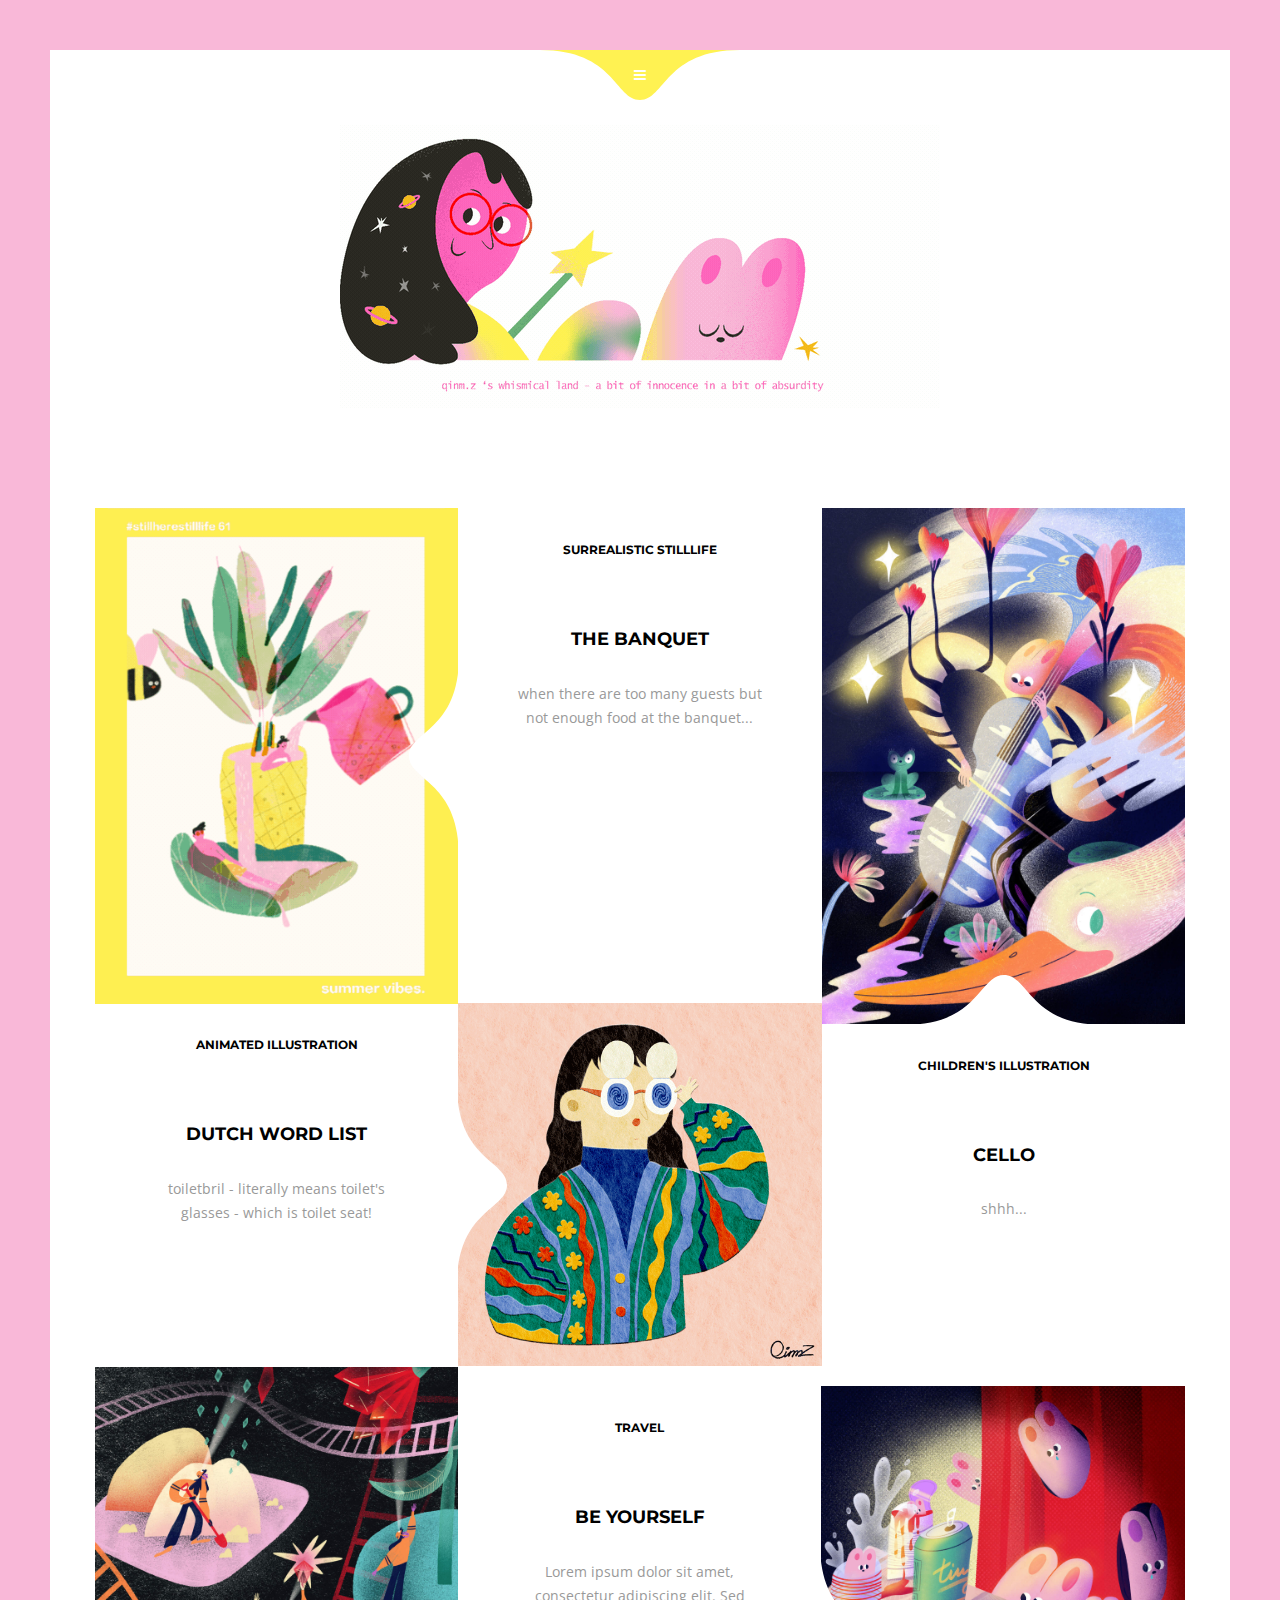
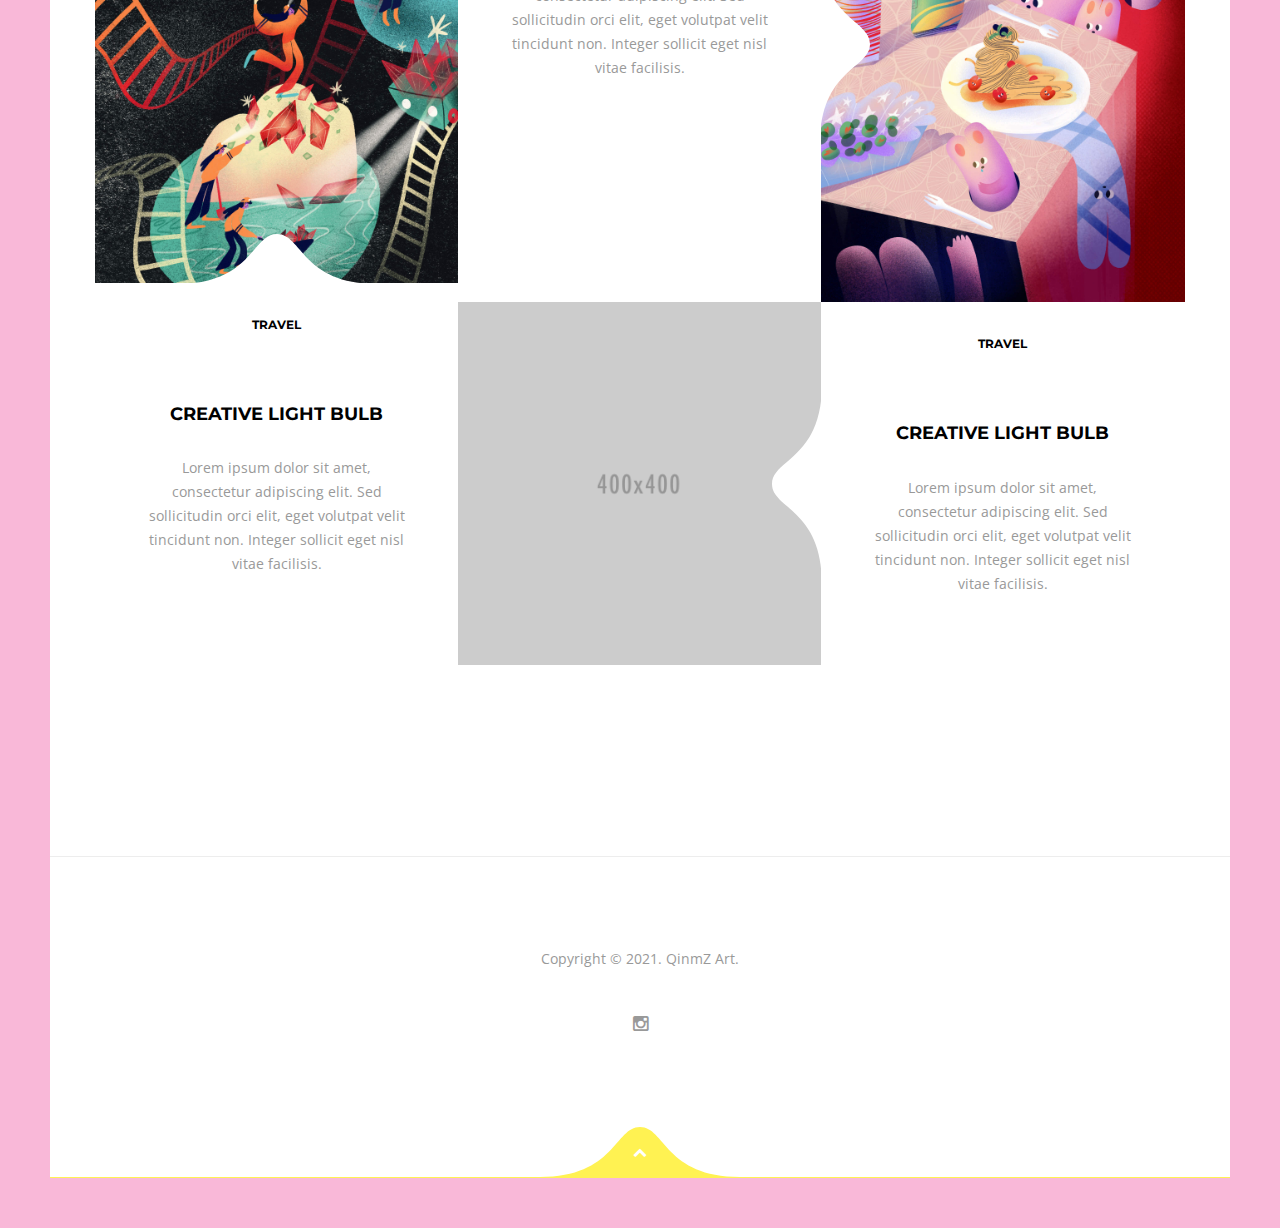
==== html/index.html @ 5e44e303 "update" ====
<!DOCTYPE html>
<html>
<head>
	<meta charset="utf-8">
	<meta name="viewport" content="width=device-width, initial-scale=1">
	<title>Qinmeng Z - a whismical land</title>
	<meta name="keywords" content="HTML5,CSS3,HTML,Template,Themeton" >
	<meta name="description" content="Versaille - HTML Template">
	<meta name="author" content="Themeton">

    <!-- Favicon -->
    <link rel="shortcut icon" type="image/x-icon" href="images/tinylogo.jpg"/>

	<!-- Fonts -->
	<link href='http://fonts.googleapis.com/css?family=Montserrat:400,700|Open+Sans:400,400italic,700,300,300italic' rel='stylesheet' type='text/css'>
	
	<!-- Bootstrap -->
	<link rel="stylesheet" type="text/css" href="vendors/bootstrap/css/bootstrap.min.css">
	<link rel="stylesheet" type="text/css" href="vendors/bootstrap/css/bootstrap-theme.min.css">

	<!-- Fontawesome -->
	<link rel="stylesheet" type="text/css" href="vendors/font-awesome/css/font-awesome.min.css">

	<!-- Stylesheet -->
	<link rel="stylesheet" type="text/css" href="style.css">

</head>

<body>

	<div class="wrapper">
		
		<header id="header">
			<div class="entry-header">
				<nav>
					<ul>
						<li class="active"><a href="index.html">home</a></li>
						<!-- <li><a href="about.html">about me</a></li> -->
						<li><a href="illustration.html">illustration</a></li>
						<li><a href="photography.html">photography</a></li>
						<li><a href="design.html">design</a></li>
						<li><a href="aboutme.html">about me</a></li>
					</ul>
				</nav>
			</div>

			<div class="header-close">
				<svg viewBox="0 0 100 25">
					<path id="curve_close" fill="#B4E3F2" d="M100, 25 C62.5, 25, 62.5, 25, 50, 25 S37.5, 25, 25, 25"
							data-start-d="M100, 25 C62.5, 25, 62.5, 25, 50, 25 S37.5, 25, 25, 25"
							data-end-d="M100, 25 C62.5, 25, 62.5, 0,  50, 0  S37.5, 25, 0,  25"/>
				</svg>
				<a href="javascript:;" id="menu-close"><i class="fa fa-close"></i></a>
			</div>


			<div class="header-tool">
				<div class="entry-tool">

					<svg viewBox="0 0 100 25">
						<path id="curve_open" fill="#B2E2F2" d="M0, 0 C37.5, 0, 37.5, 25, 50, 25 S62.5, 0, 100, 0"
							data-start-d="M0, 0 C37.5, 0, 37.5, 25, 50, 25 S62.5, 0, 100, 0"
							data-end-d="M0, 0 C37.5, 0, 37.5, 0, 50, 0 S62.5, 0, 100, 0" />
					</svg>


					<a href="javascript:;" id="menu-handler"><i class="fa fa-bars"></i></a>
				</div>
			</div>
		</header>


		<div class="section-header">
			<div class="container">
				<div class="row">
					<div class="col-sm-12">
						<div class="entry-sh">
							
							<a href="index.html" class="logo">
                                <img src="images/homeheader.gif">
                                <!-- <span>Vers</span>aille<span>.</span></a> -->

							<!-- <div class="search">
								<a href="javascript:;"><i class="fa fa-search"></i></a>
								<form>
									<input type="text" name="s" class="input-search" placeholder="Type and hit enter">
									<input type="submit" class="submit">
								</form>
							</div>

							<ul class="right-nav">
								<li>
									<a href="javascript:;">En <i class="fa fa-caret-down"></i></a>
									<ul>
										<li><a href="javascript:;">En <span>English</span></a></li>
										<li><a href="javascript:;">Es <span>Español</span></a></li>
										<li><a href="javascript:;">Ru <span>Russian</span></a></li>
									</ul> -->
								</li>
							</ul>

						</div>
					</div>
				</div>
			</div>
		</div>

		

        <div class="section-content pvt0">
            <div class="container">
                <div class="row">
                    <div class="col-sm-12">
                        
                        <div class="blog-grid">
                            

                            <div class="col-md-8 col-sm-6 col-xs-12 blog-item horizontal media-left">
                                <div class="entry-media" data-bg-image="images/blog/img1.png">
                                    <img src="images/summervibes400.gif" class="sizer" alt="spacer">

                                    <!-- <div class="entry-hover">
                                        <a href="javascript:;"><i class="fa fa-plus"></i></a>
                                    </div> -->

                                    <svg viewBox="0 0 25 100" class="curved-shape">
                                        <path d="M25,0C25,37.5,0,37.5,0,50s25,12.5,25,50"/>
                                    </svg>

                                </div>
                                <div class="entry-info">
                                    <img src="images/1x1.png" class="sizer" alt="spacer">

                                    <div class="entry-excerpt">
                                        <h3>
                                            <a href="javascript:;">the banquet</a>
                                        </h3>
                                        <p>
                                            when there are too many guests but not enough food at the banquet...
                                        </p>
                                    </div>

                                    <div class="entry-category">
                                        <a href="javascript:;">surrealistic stilllife</a>
                                    </div>

                                    <!-- <div class="entry-date">May 25</div> -->
                                </div>
                            </div>


                            <div class="col-md-8 col-sm-6 col-xs-12 blog-item horizontal media-right">
                                <div class="entry-media" data-bg-image="images/blog/img3.png">
                                    <img src="images/toiletring.gif" class="sizer" alt="spacer">

                                    <!-- <div class="entry-hover type-media">
                                        <a href="javascript:;"><i class="fa fa-play"></i></a>
                                    </div> -->

                                    <svg viewBox="0 0 25 100" class="curved-shape">
                                        <path d="M0,100c0-37.5,25-37.5,25-50S0,37.5,0,0"/>
                                    </svg>

                                </div>
                                <div class="entry-info">
                                    <img src="images/1x1.png" class="sizer" alt="spacer">

                                    <div class="entry-excerpt">
                                        <h3>
                                            <a href="javascript:;">dutch word list</a>
                                        </h3>
                                        <p>
                                            toiletbril - literally means toilet's glasses - which is toilet seat! 
                                        </p>
                                    </div>

                                    <div class="entry-category">
                                        <a href="javascript:;">animated illustration</a>
                                    </div>

                                    <!-- <div class="entry-date">May 25</div> -->
                                </div>
                            </div>


                            <div class="col-md-4 col-sm-6 col-xs-12 blog-item vertical">
                                <div class="entry-media" data-bg-image="images/blog/img2.png">
                                    <img src="images/cello.jpg" class="sizer" alt="spacer">

                                   <!--  <div class="entry-hover">
                                        <a href="javascript:;"><i class="fa fa-plus"></i></a>
                                    </div> -->

                                    <svg viewBox="0 0 100 25" class="curved-shape">
                                        <path d="M100,25C62.5,25,62.5,0,50,0S37.5,25,0,25"/>
                                    </svg>

                                </div>
                                <div class="entry-info">
                                    <img src="images/1x1.png" class="sizer" alt="spacer">

                                    <div class="entry-excerpt">
                                        <h3>
                                            <a href="javascript:;">cello</a>
                                        </h3>
                                        <p>
                                            shhh...
                                        </p>
                                    </div>

                                    <div class="entry-category">
                                        <a href="javascript:;">children's illustration</a>
                                    </div>

                                    <!-- <div class="entry-date">May 25</div> -->
                                </div>
                            </div>


                            <div class="col-md-4 col-sm-6 col-xs-12 blog-item vertical">
                                <div class="entry-media" data-bg-image="images/blog/img4.png">
                                    <img src="images/diamond.jpg" class="sizer" alt="spacer">

                                    <div class="entry-hover">
                                        <a href="javascript:;"><i class="fa fa-plus"></i></a>
                                    </div>

                                    <svg viewBox="0 0 100 25" class="curved-shape">
                                        <path d="M100,25C62.5,25,62.5,0,50,0S37.5,25,0,25"/>
                                    </svg>

                                </div>
                                <div class="entry-info">
                                    <img src="images/1x1.png" class="sizer" alt="spacer">

                                    <div class="entry-excerpt">
                                        <h3>
                                            <a href="javascript:;">Creative Light Bulb</a>
                                        </h3>
                                        <p>
                                            Lorem ipsum dolor sit amet, consectetur adipiscing elit. Sed sollicitudin orci elit, eget volutpat velit tincidunt non. Integer sollicit eget nisl vitae facilisis.
                                        </p>
                                    </div>

                                    <div class="entry-category">
                                        <a href="javascript:;">Travel</a>
                                    </div>

                                    <!-- <div class="entry-date">May 25</div> -->
                                </div>
                            </div>



                            <div class="col-md-8 col-sm-6 col-xs-12 blog-item horizontal media-right">
                                <div class="entry-media" data-bg-image="images/blog/img5.png">
                                    <img src="images/rabbit table.jpg" class="sizer" alt="spacer">

                                    <div class="entry-hover type-media">
                                        <a href="javascript:;"><i class="fa fa-play"></i></a>
                                    </div>

                                    <svg viewBox="0 0 25 100" class="curved-shape">
                                        <path d="M0,100c0-37.5,25-37.5,25-50S0,37.5,0,0"/>
                                    </svg>

                                </div>
                                <div class="entry-info">
                                    <img src="images/1x1.png" class="sizer" alt="spacer">

                                    <div class="entry-excerpt">
                                        <h3>
                                            <a href="javascript:;">BE YOURSELF</a>
                                        </h3>
                                        <p>
                                            Lorem ipsum dolor sit amet, consectetur adipiscing elit. Sed sollicitudin orci elit, eget volutpat velit tincidunt non. Integer sollicit eget nisl vitae facilisis.
                                        </p>
                                    </div>

                                    <div class="entry-category">
                                        <a href="javascript:;">Travel</a>
                                    </div>

                                    <!-- <div class="entry-date">May 25</div> -->
                                </div>
                            </div>


                            <div class="col-md-8 col-sm-6 col-xs-12 blog-item horizontal media-left">
                                <div class="entry-media" data-bg-image="images/blog/img6.png">
                                    <img src="images/1x1.png" class="sizer" alt="spacer">

                                    <div class="entry-hover">
                                        <a href="javascript:;"><i class="fa fa-plus"></i></a>
                                    </div>

                                    <svg viewBox="0 0 25 100" class="curved-shape">
                                        <path d="M25,0C25,37.5,0,37.5,0,50s25,12.5,25,50"/>
                                    </svg>

                                </div>
                                <div class="entry-info">
                                    <img src="images/1x1.png" class="sizer" alt="spacer">

                                    <div class="entry-excerpt">
                                        <h3>
                                            <a href="javascript:;">Creative Light Bulb</a>
                                        </h3>
                                        <p>
                                            Lorem ipsum dolor sit amet, consectetur adipiscing elit. Sed sollicitudin orci elit, eget volutpat velit tincidunt non. Integer sollicit eget nisl vitae facilisis.
                                        </p>
                                    </div>

                                    <div class="entry-category">
                                        <a href="javascript:;">Travel</a>
                                    </div>
                                    <!-- <div class="entry-date">May 25</div> -->
                                </div>
                            </div>
                            

                        </div>


                        <!-- <nav class="blog-pager">
                            <ul>
                                <li><span>1</span></li>
                                <li><a href="javascript:;">2</a></li>
                                <li><a href="javascript:;">3</a></li>
                                <li><a href="javascript:;">4</a></li>
                                <li><a href="javascript:;">5</a></li>
                                <li><a href="javascript:;"><i class="fa fa-angle-double-right"></i></a></li>
                            </ul>
                        </nav> -->

                    </div>
                </div>
            </div>
        </div>


		
		<footer id="footer" class="border-top">
			
			<div class="container">
				<div class="row">
					<div class="col-sm-12">

						<p>Copyright © 2021. QinmZ Art.</p>

						<div class="socials">
							<!-- <a href="javascript:;"><i class="fa fa-facebook"></i></a> -->
							<!-- <a href="javascript:;"><i class="fa fa-twitter"></i></a> -->
							<!-- <a href="javascript:;"><i class="fa fa-pinterest"></i></a> -->
							<a href="javascript:;"><i class="fa fa-instagram"></i></a>
							<!-- <a href="javascript:;"><i class="fa fa-"></i></a> -->
						</div>
					</div>
				</div>
			</div>

			<div class="scroll-top">
				<svg version="1.1" xmlns="http://www.w3.org/2000/svg" xmlns:xlink="http://www.w3.org/1999/xlink"
					 viewBox="0 0 100 25" enable-background="new 0 0 100 25" xml:space="preserve">
					<path fill="#B4E3F2" d="M100, 25 C62.5, 25, 62.5, 0,  50, 0  S37.5, 25, 0,  25"/>
				</svg>
				<a href="javascript:;"><i class="fa fa-chevron-up"></i></a>
			</div>

		</footer>
		
	</div>


	<!-- Include jQuery and Scripts -->
	<script type="text/javascript" src="js/jquery.min.js"></script>
	<script type="text/javascript" src="vendors/bootstrap/js/bootstrap.min.js"></script>
	<script type="text/javascript" src="vendors/gsap/TweenMax.min.js"></script>
	<script type="text/javascript" src="vendors/jquery.waypoints.min.js"></script>
	<script type="text/javascript" src="vendors/isotope.pkgd.min.js"></script>
	<script type="text/javascript" src="js/scripts.js"></script>


</body>
</html>
---- html/style.css ----
/*-------------------------------------------------------------------------
    
    Theme Name: Versaille
    Theme URI: http://template.themeton.com/versaille
    Author: ThemeTon
    Author URI: http://themeton.com
    Description: Blogging HTML5, CSS3 template for your creative works
    Version: 1.0

  -------------------------------------------------------------------------
 
    Table of Contents

    01. Header
    02. Helpers
    03. Elements
    04. Content
    05. Blog
    06. Comments
    07. Page
    08. Portfolio
    09. Widgets
    10. Footer
    11. Responsive
  
  -------------------------------------------------------------------------*/

/* line 1, http://themeton/versaillehtml/less/style.less */
.transition {
  -webkit-transition: all 0.25s ease;
  -moz-transition: all 0.25s ease;
  transition: all 0.25s ease;
}
/* Header Style
====================================*/
/* line 1, http://themeton/versaillehtml/less/header.less */
#header {
  background: rgb(255,242,82);
background: linear-gradient(0deg, rgba(255,242,82,1) 0%, rgba(249,184,216,1) 100%); 
  position: relative;
  margin-bottom: 50px;
  min-height: 0.1px;
}
/* line 8, http://themeton/versaillehtml/less/header.less */
#header .entry-header {
  display: none;
  padding: 90px;
}
/* line 12, http://themeton/versaillehtml/less/header.less */
#header .entry-header nav {
  display: block;
  opacity: 0;
  -webkit-transition: all 0.25s ease;
  -moz-transition: all 0.25s ease;
  transition: all 0.25s ease;
  -webkit-transition-duration: 0.5s;
  -moz-transition-duration: 0.5s;
  transition-duration: 0.5s;
}
/* line 20, http://themeton/versaillehtml/less/header.less */
#header .entry-header nav ul {
  display: block;
  list-style-type: none;
  padding: 0px;
  text-align: center;
}
/* line 26, http://themeton/versaillehtml/less/header.less */
#header .entry-header nav ul li {
  display: inline-block;
  margin-left: 28px;
  margin-right: 28px;
}
/* line 31, http://themeton/versaillehtml/less/header.less */
#header .entry-header nav ul li a {
  color: #fff;
  font-family: 'Montserrat';
  font-weight: normal;
  font-size: 16px;
  color: rgba(255, 255, 255, 1);
  text-transform: uppercase;
  display: inline-block;
  -webkit-transition: all 0.25s ease;
  -moz-transition: all 0.25s ease;
  transition: all 0.25s ease;
}
/* line 41, http://themeton/versaillehtml/less/header.less */
#header .entry-header nav ul li ul {
  display: none;
}
/* line 47, http://themeton/versaillehtml/less/header.less */
#header .entry-header nav ul li:hover a,
#header .entry-header nav ul li.active a {
  color: #ffffff;
  text-decoration: none;
}
/* line 57, http://themeton/versaillehtml/less/header.less */
#header .entry-header.show-menu nav {
  opacity: 1;
}
/* line 64, http://themeton/versaillehtml/less/header.less */
#header .header-close {
  position: absolute;
  width: 200px;
  height: 50px;
  bottom: 0px;
  left: 50%;
  margin-left: -100px;
  display: none;
}
/* line 75, http://themeton/versaillehtml/less/header.less */
#header .header-close svg path {
  fill: #ffffff;
}
/* line 80, http://themeton/versaillehtml/less/header.less */
#header .header-close a {
  position: absolute;
  font-size: 14px;
  color: #fff252;
  display: inline-block;
  width: 40px;
  height: 40px;
  text-align: center;
  line-height: 40px;
  left: 80px;
  top: 5px;
}
/* line 95, http://themeton/versaillehtml/less/header.less */
#header .header-tool {
  display: block;
  text-align: center;
  position: absolute;
  bottom: -50px;
  left: 0px;
  width: 100%;
  height: 50px;
}
/* line 104, http://themeton/versaillehtml/less/header.less */
#header .header-tool .entry-tool {
  display: inline-block;
  width: 200px;
  position: relative;
}
/* line 111, http://themeton/versaillehtml/less/header.less */
#header .header-tool .entry-tool svg path {
  fill: #fff252;
}
/* line 120, http://themeton/versaillehtml/less/header.less */
#header .header-tool .entry-tool a {
  position: absolute;
  font-size: 14px;
  color: #fff;
  display: inline-block;
  width: 40px;
  height: 40px;
  text-align: center;
  line-height: 40px;
  left: 80px;
  top: 5px;
}
/* line 133, http://themeton/versaillehtml/less/header.less */
#header .header-tool .entry-tool + .entry-tool {
  margin-left: -100px;
}
/* line 147, http://themeton/versaillehtml/less/header.less */
.section-header {
  padding-top: 25px;
  padding-bottom: 100px;
}
/* line 151, http://themeton/versaillehtml/less/header.less */
.section-header .entry-sh {
  text-align: center;
  overflow: hidden;
}
/* line 155, http://themeton/versaillehtml/less/header.less */
.section-header .entry-sh .logo {
  font-family: 'Montserrat';
  font-weight: bold;
  font-size: 30px;
  color: #000000;
  text-transform: uppercase;
  line-height: 30px;
}
/* line 163, http://themeton/versaillehtml/less/header.less */
.section-header .entry-sh .logo span {
  color: #ef4416;
}
/* line 169, http://themeton/versaillehtml/less/header.less */
.section-header .entry-sh .search {
  position: absolute;
  left: 15px;
  top: 0px;
  text-align: left;
}
/* line 175, http://themeton/versaillehtml/less/header.less */
.section-header .entry-sh .search a {
  font-size: 18px;
  line-height: 30px;
  display: inline-block;
}
/* line 181, http://themeton/versaillehtml/less/header.less */
.section-header .entry-sh .search form {
  display: inline-block;
  width: 200px;
  padding-left: 20px;
  width: 0px;
  -webkit-transition: all 0.25s ease;
  -moz-transition: all 0.25s ease;
  transition: all 0.25s ease;
  -webkit-transition-duration: 0.8s;
  -moz-transition-duration: 0.8s;
  transition-duration: 0.8s;
}
/* line 191, http://themeton/versaillehtml/less/header.less */
.section-header .entry-sh .search form input {
  width: 100%;
  border: 0px;
  font-family: 'Open Sans';
  text-transform: none;
  letter-spacing: 0px;
  font-size: 14px;
  font-weight: normal;
  color: #999999;
  padding-top: 0px;
  padding-bottom: 0px;
}
/* line 203, http://themeton/versaillehtml/less/header.less */
.section-header .entry-sh .search form input::-webkit-input-placeholder {
  color: #999999;
}
/* line 204, http://themeton/versaillehtml/less/header.less */
.section-header .entry-sh .search form input:-moz-placeholder {
  color: #999999;
}
/* line 205, http://themeton/versaillehtml/less/header.less */
.section-header .entry-sh .search form input::-moz-placeholder {
  color: #999999;
}
/* line 206, http://themeton/versaillehtml/less/header.less */
.section-header .entry-sh .search form input:-ms-input-placeholder {
  color: #999999;
}
/* line 209, http://themeton/versaillehtml/less/header.less */
.section-header .entry-sh .search form .submit {
  display: none;
}
/* line 215, http://themeton/versaillehtml/less/header.less */
.section-header .entry-sh .search:hover a {
  color: #ef4416;
}
/* line 218, http://themeton/versaillehtml/less/header.less */
.section-header .entry-sh .search:hover form {
  width: 200px;
}
/* line 226, http://themeton/versaillehtml/less/header.less */
.section-header .entry-sh .right-nav {
  list-style-type: none;
  display: block;
  position: absolute;
  right: 15px;
  top: -5px;
  padding: 0px;
  margin: 0px;
  z-index: 20;
}
/* line 238, http://themeton/versaillehtml/less/header.less */
.section-header .entry-sh .right-nav > li > a {
  font-family: 'Montserrat';
  font-size: 11px;
  font-weight: normal;
  text-transform: uppercase;
  line-height: 40px;
  height: 40px;
  padding-left: 15px;
  padding-right: 15px;
  display: inline-block;
  background-color: #ffffff;
  box-shadow: 0px 1px 3px 0px rgba(0, 0, 0, 0.118);
  -webkit-transition: all 0.25s ease;
  -moz-transition: all 0.25s ease;
  transition: all 0.25s ease;
}
/* line 253, http://themeton/versaillehtml/less/header.less */
.section-header .entry-sh .right-nav > li ul {
  list-style-type: none;
  position: absolute;
  right: 0px;
  top: 40px;
  min-width: 130px;
  padding: 0px;
  text-align: left;
  padding: 10px 20px;
  background-color: #ffffff;
  box-shadow: 0px 1px 3px 0px rgba(0, 0, 0, 0.118);
  -webkit-transition: all 0.25s ease;
  -moz-transition: all 0.25s ease;
  transition: all 0.25s ease;
  transition-duration: 0.5s;
  transform: translateY(-10px);
  opacity: 0;
  display: inline-block;
}
/* line 270, http://themeton/versaillehtml/less/header.less */
.section-header .entry-sh .right-nav > li ul li {
  display: block;
}
/* line 273, http://themeton/versaillehtml/less/header.less */
.section-header .entry-sh .right-nav > li ul li a {
  display: block;
  overflow: hidden;
  font-family: 'Montserrat';
  font-weight: normal;
  font-size: 11px;
  text-transform: uppercase;
  color: #000000;
  -webkit-transition: all 0.25s ease;
  -moz-transition: all 0.25s ease;
  transition: all 0.25s ease;
}
/* line 283, http://themeton/versaillehtml/less/header.less */
.section-header .entry-sh .right-nav > li ul li a span {
  float: right;
  font-family: 'Open Sans';
  text-transform: none;
}
/* line 289, http://themeton/versaillehtml/less/header.less */
.section-header .entry-sh .right-nav > li ul li a:hover {
  color: #ef4416;
}
/* line 298, http://themeton/versaillehtml/less/header.less */
.section-header .entry-sh .right-nav > li:hover > a {
  color: #ef4416;
}
/* line 301, http://themeton/versaillehtml/less/header.less */
.section-header .entry-sh .right-nav > li:hover ul {
  transform: translateY(0px);
  opacity: 1;
}
/* Elements
====================================*/
/* Element: Heading
------------------------------------------*/
/* line 3, http://themeton/versaillehtml/less/elements.less */
.tt-el-heading {
  text-align: center;
  margin-bottom: 40px;
}
/* line 7, http://themeton/versaillehtml/less/elements.less */
.tt-el-heading h3 {
  font-size: 24px;
  font-weight: bold;
  font-family: 'Montserrat';
  color: #000000;
  text-transform: uppercase;
  line-height: 1em;
  margin: 0px;
}
/* line 17, http://themeton/versaillehtml/less/elements.less */
.tt-el-heading h5 {
  font-size: 14px;
  font-weight: normal;
  font-family: 'Montserrat';
  color: #999999;
  text-transform: uppercase;
  line-height: 1em;
  margin: 0px;
  margin-top: 25px;
}
/* line 29, http://themeton/versaillehtml/less/elements.less */
.tt-el-heading.medium h5 {
  margin-top: 15px;
}
/* Element: Chart
------------------------------------------*/
/* line 40, http://themeton/versaillehtml/less/elements.less */
.tt-el-chart {
  display: block;
  position: relative;
  margin-bottom: 20px;
}
/* line 45, http://themeton/versaillehtml/less/elements.less */
.tt-el-chart .entry-panel {
  display: block;
  text-align: center;
  border: 1px solid #eee;
  line-height: 0px;
  position: relative;
  margin-top: 160px;
}
/* line 53, http://themeton/versaillehtml/less/elements.less */
.tt-el-chart .entry-panel::before {
  content: '';
  border: 1px solid #eee;
  border-bottom: 0px;
  left: -1px;
  right: -1px;
  top: -20%;
  bottom: 100%;
  position: absolute;
}
/* line 64, http://themeton/versaillehtml/less/elements.less */
.tt-el-chart .entry-panel .entry-svg {
  display: inline-block;
  width: 35%;
  margin-bottom: -1px;
  position: relative;
  z-index: 5;
}
/* line 71, http://themeton/versaillehtml/less/elements.less */
.tt-el-chart .entry-panel .entry-svg + .entry-svg {
  margin-left: -190px;
}
/* line 75, http://themeton/versaillehtml/less/elements.less */
.tt-el-chart .entry-panel .entry-svg svg {
  display: inline-block;
  width: 100%;
}
/* line 79, http://themeton/versaillehtml/less/elements.less */
.tt-el-chart .entry-panel .entry-svg svg path {
  fill: #ef4416;
}
/* line 85, http://themeton/versaillehtml/less/elements.less */
.tt-el-chart .entry-panel .entry-svg .entry-hover {
  position: absolute;
  z-index: 20;
  left: 0px;
  right: 0px;
  margin-bottom: -15px;
  text-align: center;
  bottom: 80%;
  opacity: 0;
  visibility: hidden;
  -webkit-transition: all 0.25s ease;
  -moz-transition: all 0.25s ease;
  transition: all 0.25s ease;
  -webkit-transition-duration: 0.4s;
  -moz-transition-duration: 0.4s;
  transition-duration: 0.4s;
  -webkit-transition-delay: 0.4s;
  -moz-transition-delay: 0.4s;
  transition-delay: 0.4s;
  -webkit-transform: translateY(10px);
  -moz-transform: translateY(10px);
  transform: translateY(10px);
}
/* line 109, http://themeton/versaillehtml/less/elements.less */
.tt-el-chart .entry-panel .entry-svg .entry-hover .entry-percent {
  display: inline-block;
  width: 30px;
  height: 30px;
  border-radius: 50%;
  background-color: #fff;
  box-shadow: 0px 1px 3px 0px rgba(0, 0, 0, 0.118);
  font-family: 'Montserrat';
  font-size: 11px;
  font-weight: bold;
  line-height: 30px;
  text-align: center;
  cursor: pointer;
}
/* line 124, http://themeton/versaillehtml/less/elements.less */
.tt-el-chart .entry-panel .entry-svg .entry-hover .entry-label {
  position: absolute;
  top: -55px;
  left: 0px;
  right: 0px;
  text-align: center;
  -webkit-transition: all 0.25s ease;
  -moz-transition: all 0.25s ease;
  transition: all 0.25s ease;
  opacity: 0;
  visibility: hidden;
  -webkit-transform: translateY(10px);
  -moz-transform: translateY(10px);
  transform: translateY(10px);
}
/* line 137, http://themeton/versaillehtml/less/elements.less */
.tt-el-chart .entry-panel .entry-svg .entry-hover .entry-label span {
  display: inline-block;
  background-color: #232323;
  color: #fff;
  font-family: 'Montserrat';
  font-size: 11px;
  font-weight: normal;
  line-height: 0px;
  text-transform: uppercase;
  padding: 17px 20px;
  border-radius: 4px;
  position: relative;
}
/* line 150, http://themeton/versaillehtml/less/elements.less */
.tt-el-chart .entry-panel .entry-svg .entry-hover .entry-label span::after {
  content: '';
  width: 0;
  height: 0;
  border-style: solid;
  border-width: 10px 10px 0 10px;
  border-color: #232323 transparent transparent transparent;
  position: absolute;
  left: 50%;
  margin-left: -10px;
  bottom: -8px;
}
/* line 167, http://themeton/versaillehtml/less/elements.less */
.tt-el-chart .entry-panel .entry-svg .entry-hover:hover .entry-label {
  opacity: 1;
  visibility: visible;
  -webkit-transform: translateY(0px);
  -moz-transform: translateY(0px);
  transform: translateY(0px);
}
/* line 178, http://themeton/versaillehtml/less/elements.less */
.tt-el-chart .entry-panel .back-grid {
  position: absolute;
  border-top: 1px solid #eee;
  border-bottom: 1px solid #eee;
  top: 20%;
  left: 0%;
  bottom: 20%;
  right: 0%;
  z-index: 0;
}
/* line 188, http://themeton/versaillehtml/less/elements.less */
.tt-el-chart .entry-panel .back-grid::before {
  content: '';
  border-top: 1px solid #eee;
  border-bottom: 1px solid #eee;
  position: absolute;
  left: 0%;
  right: 0%;
  top: 33.3%;
  bottom: 33.3%;
}
/* line 208, http://themeton/versaillehtml/less/elements.less */
.tt-el-chart.showed .entry-panel .entry-svg .entry-hover {
  opacity: 1;
  visibility: visible;
  -webkit-transform: translateY(0px);
  -moz-transform: translateY(0px);
  transform: translateY(0px);
}
/* line 220, http://themeton/versaillehtml/less/elements.less */
.tt-el-chart .entry-labels {
  text-align: center;
  margin-top: 40px;
}
/* line 224, http://themeton/versaillehtml/less/elements.less */
.tt-el-chart .entry-labels .label-item {
  font-size: 14px;
  font-family: 'Montserrat';
  font-weight: bold;
  text-transform: uppercase;
  color: #000000;
  display: inline-block;
  margin-left: 50px;
  margin-right: 50px;
}
/* line 234, http://themeton/versaillehtml/less/elements.less */
.tt-el-chart .entry-labels .label-item i {
  display: inline-block;
  width: 10px;
  height: 10px;
  border-radius: 50%;
  margin-right: 20px;
}
/* Element: Team
------------------------------------------*/
/* line 253, http://themeton/versaillehtml/less/elements.less */
.tt-el-team {
  position: relative;
  overflow: hidden;
}
/* line 257, http://themeton/versaillehtml/less/elements.less */
.tt-el-team .entry-team {
  position: relative;
  padding: 0px;
  background-size: cover;
  background-position: center top;
  background-repeat: no-repeat;
}
/* line 264, http://themeton/versaillehtml/less/elements.less */
.tt-el-team .entry-team .sizer {
  width: 100%;
}
/* line 268, http://themeton/versaillehtml/less/elements.less */
.tt-el-team .entry-team .entry-hover {
  background-color: rgba(255, 255, 255, 0.95);
  box-shadow: 0px 1px 3px 0px rgba(0, 0, 0, 0.118);
  position: absolute;
  left: 40px;
  right: 40px;
  top: 50%;
  margin-top: -100px;
  -webkit-transition: all 0.25s ease;
  -moz-transition: all 0.25s ease;
  transition: all 0.25s ease;
  transition-duration: 0.6s;
  opacity: 0;
  visibility: hidden;
  -webkit-transform: scaleY(0);
  -moz-transform: scaleY(0);
  transform: scaleY(0);
}
/* line 285, http://themeton/versaillehtml/less/elements.less */
.tt-el-team .entry-team .entry-hover .hover-title {
  text-align: center;
  border-bottom: 1px solid #eee;
  padding: 20px;
  padding-top: 35px;
  padding-bottom: 25px;
  opacity: 0;
  -webkit-transition: all 0.25s ease;
  -moz-transition: all 0.25s ease;
  transition: all 0.25s ease;
  -webkit-transition-duration: 0.4s;
  -moz-transition-duration: 0.4s;
  transition-duration: 0.4s;
  -webkit-transition-delay: 0.3s;
  -moz-transition-delay: 0.3s;
  transition-delay: 0.3s;
  -webkit-transform: translateY(10px);
  -moz-transform: translateY(10px);
  transform: translateY(10px);
}
/* line 303, http://themeton/versaillehtml/less/elements.less */
.tt-el-team .entry-team .entry-hover .hover-title span {
  display: block;
}
/* line 307, http://themeton/versaillehtml/less/elements.less */
.tt-el-team .entry-team .entry-hover .hover-title .name {
  font-family: 'Montserrat';
  font-size: 12px;
  font-weight: normal;
  text-transform: uppercase;
  color: #000000;
}
/* line 315, http://themeton/versaillehtml/less/elements.less */
.tt-el-team .entry-team .entry-hover .hover-title .position {
  font-family: 'Open Sans';
  font-size: 12px;
  font-weight: normal;
  color: #999999;
}
/* line 323, http://themeton/versaillehtml/less/elements.less */
.tt-el-team .entry-team .entry-hover .hover-socials {
  text-align: center;
  padding-top: 30px;
  padding-bottom: 30px;
  opacity: 0;
  -webkit-transition: all 0.25s ease;
  -moz-transition: all 0.25s ease;
  transition: all 0.25s ease;
  -webkit-transition-duration: 0.4s;
  -moz-transition-duration: 0.4s;
  transition-duration: 0.4s;
  -webkit-transition-delay: 0.2s;
  -moz-transition-delay: 0.2s;
  transition-delay: 0.2s;
  -webkit-transform: translateY(-10px);
  -moz-transform: translateY(-10px);
  transform: translateY(-10px);
}
/* line 339, http://themeton/versaillehtml/less/elements.less */
.tt-el-team .entry-team .entry-hover .hover-socials a {
  display: inline-block;
  margin-left: 5px;
  margin-right: 5px;
  -webkit-transition: all 0.25s ease;
  -moz-transition: all 0.25s ease;
  transition: all 0.25s ease;
}
/* line 351, http://themeton/versaillehtml/less/elements.less */
.tt-el-team .entry-team:hover .entry-hover {
  opacity: 1;
  visibility: visible;
  -webkit-transform: scaleY(1);
  -moz-transform: scaleY(1);
  transform: scaleY(1);
}
/* line 359, http://themeton/versaillehtml/less/elements.less */
.tt-el-team .entry-team:hover .entry-hover .hover-title,
.tt-el-team .entry-team:hover .entry-hover .hover-socials {
  opacity: 1;
  -webkit-transform: translateY(0px);
  -moz-transform: translateY(0px);
  transform: translateY(0px);
}
/* Element: Team
------------------------------------------*/
/* line 379, http://themeton/versaillehtml/less/elements.less */
.tt-el-curved-line {
  text-align: center;
  position: relative;
  display: block;
  border-top: 1px solid #eee;
  margin-top: 40px;
  margin-bottom: 40px;
}
/* line 387, http://themeton/versaillehtml/less/elements.less */
.tt-el-curved-line svg {
  width: 212px;
  display: inline-block;
  position: relative;
  top: -1px;
}
/* line 393, http://themeton/versaillehtml/less/elements.less */
.tt-el-curved-line svg path {
  fill: #ffffff;
  stroke: #eee;
  stroke-width: 1;
  stroke-linecap: square;
}
/* Content
====================================*/
/* line 1, http://themeton/versaillehtml/less/content.less */
body {
  background-color: #f9b8d8;
  font-family: 'Open Sans';
  font-size: 14px;
  line-height: 24px;
  padding: 50px;
}
/* line 10, http://themeton/versaillehtml/less/content.less */
h1,
h2,
h3,
h4,
h5,
h6 {
  font-family: 'Montserrat';
  font-weight: bold;
  line-height: 1.3em;
  color: #000000;
  margin-bottom: 1em;
}
/* line 27, http://themeton/versaillehtml/less/content.less */
p {
  margin-bottom: 1.3em;
}
/* line 32, http://themeton/versaillehtml/less/content.less */
img {
  max-width: 100%;
}
/* line 36, http://themeton/versaillehtml/less/content.less */
a {
  color: #000000;
}
/* line 39, http://themeton/versaillehtml/less/content.less */
a:active,
a:focus,
a:hover {
  color: #ef4416;
  text-decoration: none;
  outline: none;
}
/* line 51, http://themeton/versaillehtml/less/content.less */
.wrapper {
  background-color: #ffffff;
}
/* line 58, http://themeton/versaillehtml/less/content.less */
.border-top {
  border-top: 1px solid rgba(153, 153, 153, 0.18);
}
/* line 59, http://themeton/versaillehtml/less/content.less */
.border-left {
  border-left: 1px solid rgba(153, 153, 153, 0.18);
}
/* line 60, http://themeton/versaillehtml/less/content.less */
.border-right {
  border-right: 1px solid rgba(153, 153, 153, 0.18);
}
/* line 61, http://themeton/versaillehtml/less/content.less */
.border-bottom {
  border-bottom: 1px solid rgba(153, 153, 153, 0.18);
}
/* line 65, http://themeton/versaillehtml/less/content.less */
.section-content {
  padding-bottom: 100px;
  padding-top: 0px;
}
/* line 69, http://themeton/versaillehtml/less/content.less */
.section-content .entry-cover {
  width: 100%;
  position: relative;
}
/* line 73, http://themeton/versaillehtml/less/content.less */
.section-content .entry-cover img {
  width: 100%;
  max-width: 100%;
}
/* line 80, http://themeton/versaillehtml/less/content.less */
.section-content .entry-cover-single {
  background-size: cover;
  background-repeat: no-repeat;
  background-position: center top;
  padding-left: 100px;
  padding-right: 100px;
  height: 500px;
  position: relative;
}
/* line 90, http://themeton/versaillehtml/less/content.less */
.section-content .entry-cover-single .entry-title {
  position: absolute;
  left: 0px;
  bottom: 0px;
  right: 0px;
  background: -moz-linear-gradient(top, rgba(255, 255, 255, 0) 0%, rgba(0, 0, 0, 0.5) 100%);
  /* FF3.6+ */
  background: -webkit-gradient(linear, left top, left bottom, color-stop(0%, rgba(255, 255, 255, 0)), color-stop(100%, rgba(0, 0, 0, 0.5)));
  /* Chrome,Safari4+ */
  background: -webkit-linear-gradient(top, rgba(255, 255, 255, 0) 0%, rgba(0, 0, 0, 0.5) 100%);
  /* Chrome10+,Safari5.1+ */
  background: -o-linear-gradient(top, rgba(255, 255, 255, 0) 0%, rgba(0, 0, 0, 0.5) 100%);
  /* Opera 11.10+ */
  background: -ms-linear-gradient(top, rgba(255, 255, 255, 0) 0%, rgba(0, 0, 0, 0.5) 100%);
  /* IE10+ */
  background: linear-gradient(to bottom, rgba(255, 255, 255, 0) 0%, rgba(0, 0, 0, 0.5) 100%);
  /* W3C */
  filter: progid:DXImageTransform.Microsoft.gradient(startColorstr='#00ffffff', endColorstr='#80000000', GradientType=0);
  /* IE6-9 */
}
/* line 104, http://themeton/versaillehtml/less/content.less */
.section-content .entry-cover-single .entry-title h1 {
  color: #fff;
  font-family: 'Montserrat';
  font-weight: bold;
  font-size: 3em;
  line-height: 1.2em;
  margin-top: 100px;
}
/* line 117, http://themeton/versaillehtml/less/content.less */
.section-content .content-single {
  line-height: 2em;
}
/* line 120, http://themeton/versaillehtml/less/content.less */
.section-content .content-single .entry-meta {
  position: relative;
  overflow: hidden;
  font-size: 12px;
}
/* line 125, http://themeton/versaillehtml/less/content.less */
.section-content .content-single .entry-meta span {
  display: inline-block;
  margin-right: 20px;
}
/* line 129, http://themeton/versaillehtml/less/content.less */
.section-content .content-single .entry-meta span i {
  display: inline-block;
  margin-right: 5px;
}
/* line 135, http://themeton/versaillehtml/less/content.less */
.section-content .content-single .entry-meta .entry-cats {
  float: right;
  text-transform: uppercase;
}
/* line 139, http://themeton/versaillehtml/less/content.less */
.section-content .content-single .entry-meta .entry-cats a {
  display: inline-block;
  margin-left: 5px;
  letter-spacing: 1px;
  font-size: 11px;
  position: relative;
}
/* line 146, http://themeton/versaillehtml/less/content.less */
.section-content .content-single .entry-meta .entry-cats a::after {
  content: '';
  position: absolute;
  left: 0px;
  right: 0px;
  bottom: 2px;
  height: 1px;
  background-color: #000000;
}
/* line 157, http://themeton/versaillehtml/less/content.less */
.section-content .content-single .entry-meta .entry-cats a:hover::after {
  background-color: #ef4416;
}
/* line 170, http://themeton/versaillehtml/less/content.less */
blockquote {
  background-color: transparent;
  padding: 40px;
  border: 2px solid #ef4416;
  font-style: normal;
  color: #ef4416;
  font-size: 14px;
  line-height: 1.8em;
  float: right;
  margin-left: 60px;
  width: 40%;
  margin-top: 10px;
}
/* line 183, http://themeton/versaillehtml/less/content.less */
blockquote cite {
  display: block;
  font-weight: bold;
  margin-top: 10px;
  font-style: normal;
  text-transform: uppercase;
}
/* line 196, http://themeton/versaillehtml/less/content.less */
form input:not([type="submit"]),
form textarea {
  border: 1px solid rgba(153, 153, 153, 0.2);
  width: 100%;
  font-family: 'Montserrat';
  font-size: 12px;
  letter-spacing: 1px;
  text-transform: uppercase;
  color: #999999;
  background-color: transparent;
  padding: 12px 20px;
  margin-bottom: 15px;
}
/* line 209, http://themeton/versaillehtml/less/content.less */
form input:not([type="submit"]):focus,
form textarea:focus {
  outline: none;
  border-color: #ef4416;
  color: #ef4416;
}
/* line 215, http://themeton/versaillehtml/less/content.less */
form input:not([type="submit"])::-webkit-input-placeholder,
form textarea::-webkit-input-placeholder {
  color: #999999;
}
/* line 216, http://themeton/versaillehtml/less/content.less */
form input:not([type="submit"]):-moz-placeholder,
form textarea:-moz-placeholder {
  color: #999999;
}
/* line 217, http://themeton/versaillehtml/less/content.less */
form input:not([type="submit"])::-moz-placeholder,
form textarea::-moz-placeholder {
  color: #999999;
}
/* line 218, http://themeton/versaillehtml/less/content.less */
form input:not([type="submit"]):-ms-input-placeholder,
form textarea:-ms-input-placeholder {
  color: #999999;
}
/* line 221, http://themeton/versaillehtml/less/content.less */
form textarea {
  min-height: 180px;
}
/* line 225, http://themeton/versaillehtml/less/content.less */
form input[type=submit] {
  font-size: 13px;
  font-family: 'Montserrat';
  font-weight: bold;
  color: #fff;
  background-color: #000000;
  box-shadow: none;
  border: 1px solid #000000;
  padding: 8px 30px;
  text-transform: uppercase;
  -webkit-transition: all 0.25s ease;
  -moz-transition: all 0.25s ease;
  transition: all 0.25s ease;
}
/* line 237, http://themeton/versaillehtml/less/content.less */
form input[type=submit]:hover {
  background-color: transparent;
  color: #000000;
}
/* Blog
====================================*/
/* line 1, http://themeton/versaillehtml/less/blog.less */
.blog-grid {
  margin-bottom: 90px;
  overflow: hidden;
}
/* line 5, http://themeton/versaillehtml/less/blog.less */
.blog-grid .blog-item {
  padding: 0px;
}
/* line 8, http://themeton/versaillehtml/less/blog.less */
.blog-grid .blog-item .sizer {
  width: 100%;
}
/* line 12, http://themeton/versaillehtml/less/blog.less */
.blog-grid .blog-item .entry-media {
  background-repeat: no-repeat;
  background-size: cover;
  background-position: center center;
  background-color: rgba(153, 153, 153, 0.3);
  position: relative;
}
/* line 20, http://themeton/versaillehtml/less/blog.less */
.blog-grid .blog-item .entry-media .entry-hover {
  position: absolute;
  top: 0px;
  right: 0px;
  bottom: 0px;
  left: 0px;
  background-color: rgba(0, 0, 0, 0.5);
  opacity: 0;
  visibility: hidden;
  -webkit-transition: all 0.25s ease;
  -moz-transition: all 0.25s ease;
  transition: all 0.25s ease;
  -webkit-transition-duration: 0.5s;
  -moz-transition-duration: 0.5s;
  transition-duration: 0.5s;
}
/* line 34, http://themeton/versaillehtml/less/blog.less */
.blog-grid .blog-item .entry-media .entry-hover a {
  display: inline-block;
  width: 50px;
  height: 50px;
  text-align: center;
  line-height: 50px;
  font-size: 12px;
  position: absolute;
  left: 50%;
  top: 50%;
  margin-left: -25px;
  margin-top: -25px;
  background-color: #ffffff;
  color: #000000;
  border-radius: 50%;
  -webkit-transition: all 0.25s ease;
  -moz-transition: all 0.25s ease;
  transition: all 0.25s ease;
  -webkit-transition-delay: 0.2s;
  -moz-transition-delay: 0.2s;
  transition-delay: 0.2s;
  -webkit-transform: scale(0);
  -moz-transform: scale(0);
  transform: scale(0);
}
/* line 60, http://themeton/versaillehtml/less/blog.less */
.blog-grid .blog-item .entry-media .entry-hover.type-media a {
  background-color: #ef4416;
  color: #fff;
}
/* line 68, http://themeton/versaillehtml/less/blog.less */
.blog-grid .blog-item .entry-media:hover .entry-hover {
  opacity: 1;
  visibility: visible;
}
/* line 72, http://themeton/versaillehtml/less/blog.less */
.blog-grid .blog-item .entry-media:hover .entry-hover a {
  -webkit-transform: scale(1);
  -moz-transform: scale(1);
  transform: scale(1);
}
/* line 80, http://themeton/versaillehtml/less/blog.less */
.blog-grid .blog-item .entry-media .curved-shape {
  position: absolute;
  height: 200px;
  width: 50px;
  right: -1px;
  top: 50%;
  margin-top: -100px;
}
/* line 88, http://themeton/versaillehtml/less/blog.less */
.blog-grid .blog-item .entry-media .curved-shape path {
  fill: #ffffff;
}
/* line 94, http://themeton/versaillehtml/less/blog.less */
.blog-grid .blog-item .entry-info {
  position: relative;
}
/* line 97, http://themeton/versaillehtml/less/blog.less */
.blog-grid .blog-item .entry-info .entry-excerpt {
  position: absolute;
  top: 120px;
  bottom: 120px;
  left: 50px;
  right: 50px;
  text-align: center;
}
/* line 105, http://themeton/versaillehtml/less/blog.less */
.blog-grid .blog-item .entry-info .entry-excerpt h3 {
  margin: 0px;
  font-size: 18px;
  font-family: 'Montserrat';
  font-weight: bold;
  text-transform: uppercase;
  color: #000000;
}
/* line 114, http://themeton/versaillehtml/less/blog.less */
.blog-grid .blog-item .entry-info .entry-excerpt p {
  margin: 0px;
  margin-top: 30px;
  color: #999999;
}
/* line 121, http://themeton/versaillehtml/less/blog.less */
.blog-grid .blog-item .entry-info .entry-category {
  position: absolute;
  left: 0px;
  top: 30px;
  right: 0px;
  text-align: center;
  font-size: 12px;
  font-family: 'Montserrat';
  font-weight: bold;
  text-transform: uppercase;
  color: #000000;
}
/* line 134, http://themeton/versaillehtml/less/blog.less */
.blog-grid .blog-item .entry-info .entry-date {
  position: absolute;
  left: 0px;
  bottom: 30px;
  right: 0px;
  text-align: center;
  font-size: 12px;
  font-family: 'Montserrat';
  font-weight: bold;
  text-transform: uppercase;
  color: #000000;
}
/* line 151, http://themeton/versaillehtml/less/blog.less */
.blog-grid .blog-item.horizontal {
  overflow: hidden;
}
/* line 154, http://themeton/versaillehtml/less/blog.less */
.blog-grid .blog-item.horizontal .entry-media {
  width: 50%;
  float: left;
}
/* line 159, http://themeton/versaillehtml/less/blog.less */
.blog-grid .blog-item.horizontal .entry-info {
  width: 50%;
  float: left;
}
/* line 169, http://themeton/versaillehtml/less/blog.less */
.blog-grid .blog-item.horizontal.media-right .entry-media {
  float: right;
}
/* line 172, http://themeton/versaillehtml/less/blog.less */
.blog-grid .blog-item.horizontal.media-right .entry-media .curved-shape {
  right: auto;
  left: -1px;
}
/* line 187, http://themeton/versaillehtml/less/blog.less */
.blog-grid .blog-item.vertical .entry-media .curved-shape {
  margin-left: -100px;
  width: 200px;
  height: 50px;
  top: auto;
  right: auto;
  bottom: -1px;
  left: 50%;
}
/* line 205, http://themeton/versaillehtml/less/blog.less */
.blog-pager {
  display: block;
  position: relative;
  width: 100%;
  margin: 0px;
  padding: 0px;
}
/* line 212, http://themeton/versaillehtml/less/blog.less */
.blog-pager ul {
  list-style-type: none;
  display: block;
  text-align: center;
}
/* line 217, http://themeton/versaillehtml/less/blog.less */
.blog-pager ul li {
  display: inline-block;
  font-family: 'Montserrat';
  font-weight: normal;
  font-size: 12px;
}
/* line 223, http://themeton/versaillehtml/less/blog.less */
.blog-pager ul li a,
.blog-pager ul li span {
  color: #000000;
  display: inline-block;
  background-color: #f5f5f5;
  border-radius: 50%;
  width: 40px;
  line-height: 40px;
  cursor: pointer;
  margin-left: 5px;
  -webkit-transition: all 0.25s ease;
  -moz-transition: all 0.25s ease;
  transition: all 0.25s ease;
}
/* line 236, http://themeton/versaillehtml/less/blog.less */
.blog-pager ul li span,
.blog-pager ul li a:hover {
  background-color: #ef4416;
  color: #fff;
}
/* line 248, http://themeton/versaillehtml/less/blog.less */
.content-single .entry-title h2 {
  text-align: center;
}
/* line 253, http://themeton/versaillehtml/less/blog.less */
.content-single p {
  color: #727272;
  line-height: 36px;
}
/* line 260, http://themeton/versaillehtml/less/blog.less */
.content-single .entry-image img {
  padding: 30px 0;
}
/* line 267, http://themeton/versaillehtml/less/blog.less */
.content-single .entry-desc span {
  font-style: italic;
  font-size: 13px;
}
/* line 273, http://themeton/versaillehtml/less/blog.less */
.content-single .entry-desc h4 {
  font-size: 14px;
}
/* line 277, http://themeton/versaillehtml/less/blog.less */
.content-single .entry-desc p {
  padding: 20px 0;
  margin-top: 20px;
  border-top: 1px solid #eeeeee;
  border-bottom: 1px solid #eeeeee;
  font-size: 13px;
  font-style: italic;
}
/* line 289, http://themeton/versaillehtml/less/blog.less */
.content-single .entry-social a {
  padding-right: 15px;
}
/* line 296, http://themeton/versaillehtml/less/blog.less */
.content-single .blog-tags h4 {
  color: #121212;
  font-size: 14px;
  position: absolute;
}
/* line 302, http://themeton/versaillehtml/less/blog.less */
.content-single .blog-tags .tags {
  padding-left: 100px;
}
/* line 305, http://themeton/versaillehtml/less/blog.less */
.content-single .blog-tags .tags a {
  font-size: 13px;
  line-height: 13px;
  display: inline-block;
  color: #818181;
  background: #f1f1f1;
  padding: 15px 20px;
  margin-bottom: 5px;
}
/* line 314, http://themeton/versaillehtml/less/blog.less */
.content-single .blog-tags .tags a:hover {
  background: #ef4416;
  color: #fff;
  -webkit-transition: all 0.25s ease;
  -moz-transition: all 0.25s ease;
  transition: all 0.25s ease;
}
/* line 325, http://themeton/versaillehtml/less/blog.less */
.content-single .blog-share h4 {
  color: #121212;
  font-size: 14px;
  position: absolute;
}
/* line 331, http://themeton/versaillehtml/less/blog.less */
.content-single .blog-share .social {
  padding-left: 100px;
  display: block;
}
/* line 335, http://themeton/versaillehtml/less/blog.less */
.content-single .blog-share .social li {
  margin-right: 5px;
  padding: 15px 20px;
  list-style: none;
  float: left;
  line-height: 13px;
  margin-bottom: 5px;
}
/* line 343, http://themeton/versaillehtml/less/blog.less */
.content-single .blog-share .social li.facebook {
  background: #3b5a9b;
}
/* line 347, http://themeton/versaillehtml/less/blog.less */
.content-single .blog-share .social li.twitter {
  background: #49abf2;
}
/* line 351, http://themeton/versaillehtml/less/blog.less */
.content-single .blog-share .social li.pinterest {
  background: #bd2126;
}
/* line 355, http://themeton/versaillehtml/less/blog.less */
.content-single .blog-share .social li.instagram {
  background: #125688;
}
/* line 359, http://themeton/versaillehtml/less/blog.less */
.content-single .blog-share .social li:hover {
  background: #ef4416;
  -webkit-transition: all 0.25s ease;
  -moz-transition: all 0.25s ease;
  transition: all 0.25s ease;
}
/* line 364, http://themeton/versaillehtml/less/blog.less */
.content-single .blog-share .social li a {
  font-size: 13px;
  line-height: 13px;
  color: #fff;
}
/* Comments
====================================*/
/* line 1, http://themeton/versaillehtml/less/comments.less */
.section-comment {
  background: #f9f9f9;
  padding-bottom: 100px;
}
/* line 6, http://themeton/versaillehtml/less/comments.less */
#comments {
  margin-top: 60px;
}
/* line 9, http://themeton/versaillehtml/less/comments.less */
#comments .comments-title {
  font-family: 'Montserrat';
  font-size: 15px;
  font-weight: bold;
  color: #000000;
  text-transform: uppercase;
  margin-bottom: 50px;
}
/* line 17, http://themeton/versaillehtml/less/comments.less */
#comments .comments-title span {
  text-transform: none;
  font-size: 13px;
  font-family: 'Open Sans';
  font-weight: 300;
  font-style: italic;
  display: block;
}
/* line 27, http://themeton/versaillehtml/less/comments.less */
#comments .comment-list {
  margin: 0px;
  padding: 0px;
  list-style-type: none;
}
/* line 32, http://themeton/versaillehtml/less/comments.less */
#comments .comment-list ol,
#comments .comment-list ul {
  list-style-type: none;
  margin-left: 60px;
}
/* line 37, http://themeton/versaillehtml/less/comments.less */
#comments .comment-list article {
  border: 1px solid #e8e8e8;
  padding: 20px;
  margin-bottom: 10px;
  background: #fff;
}
/* line 43, http://themeton/versaillehtml/less/comments.less */
#comments .comment-list article .avatar {
  width: 85px;
  height: 85px;
  border-radius: 50%;
}
/* line 49, http://themeton/versaillehtml/less/comments.less */
#comments .comment-list article .comment-avatar {
  float: left;
}
/* line 53, http://themeton/versaillehtml/less/comments.less */
#comments .comment-list article .comment-body {
  margin-left: 125px;
}
/* line 56, http://themeton/versaillehtml/less/comments.less */
#comments .comment-list article .comment-body .meta-data {
  overflow: hidden;
  display: block;
}
/* line 61, http://themeton/versaillehtml/less/comments.less */
#comments .comment-list article .comment-body .comment-author {
  font-family: 'Montserrat';
  font-size: 13px;
  font-weight: bold;
  text-transform: uppercase;
  color: #000000;
  display: block;
  float: left;
}
/* line 71, http://themeton/versaillehtml/less/comments.less */
#comments .comment-list article .comment-body .comment-date {
  font-family: 'Open Sans';
  font-weight: 400;
  font-style: italic;
  font-size: 13px;
  color: #999999;
  margin-left: 40px;
}
/* line 80, http://themeton/versaillehtml/less/comments.less */
#comments .comment-list article .comment-body .comment-content {
  font-family: 'Open Sans';
  font-weight: 400;
  font-size: 13px;
  line-height: 28px;
  color: #999999;
  margin-top: 15px;
  margin-bottom: 15px;
}
/* line 90, http://themeton/versaillehtml/less/comments.less */
#comments .comment-list article .comment-body .comment-reply-link {
  font-family: 'Montserrat';
  display: inline-block;
  font-size: 13px;
  font-weight: normal;
  color: #000000;
  line-height: 11px;
}
/* line 98, http://themeton/versaillehtml/less/comments.less */
#comments .comment-list article .comment-body .comment-reply-link:hover {
  color: #ef4416;
  -webkit-transition: all 0.25s ease;
  -moz-transition: all 0.25s ease;
  transition: all 0.25s ease;
}
/* line 110, http://themeton/versaillehtml/less/comments.less */
#respond {
  padding-top: 40px;
}
/* line 113, http://themeton/versaillehtml/less/comments.less */
#respond .comment-reply-title {
  font-family: 'Montserrat';
  font-size: 15px;
  font-weight: bold;
  color: #000000;
  letter-spacing: 1.8px;
  text-transform: uppercase;
  margin-bottom: 50px;
}
/* line 122, http://themeton/versaillehtml/less/comments.less */
#respond .comment-reply-title span {
  text-transform: none;
  font-size: 13px;
  font-family: 'Open Sans';
  font-weight: 300;
  font-style: italic;
  display: block;
}
/* line 136, http://themeton/versaillehtml/less/comments.less */
#respond .comment-form p {
  margin-bottom: 0;
}
/* line 140, http://themeton/versaillehtml/less/comments.less */
#respond .comment-form input:not([type="submit"]),
#respond .comment-form textarea {
  background: #fff;
  border: 0px;
  border-bottom: 1px solid #e8e8e8;
  border-left: 1px solid #e8e8e8;
  border-top: 1px solid #e8e8e8;
  width: 100%;
  font-family: 'Open Sans';
  font-size: 13px;
  margin-bottom: 0px;
  text-transform: none;
  padding-top: 15px;
  padding-bottom: 15px;
}
/* line 155, http://themeton/versaillehtml/less/comments.less */
#respond .comment-form input:not([type="submit"]):focus,
#respond .comment-form textarea:focus {
  outline: none;
  color: #ef4416;
}
/* line 160, http://themeton/versaillehtml/less/comments.less */
#respond .comment-form input:not([type="submit"])::-webkit-input-placeholder,
#respond .comment-form textarea::-webkit-input-placeholder {
  color: #999999;
}
/* line 161, http://themeton/versaillehtml/less/comments.less */
#respond .comment-form input:not([type="submit"]):-moz-placeholder,
#respond .comment-form textarea:-moz-placeholder {
  color: #999999;
}
/* line 162, http://themeton/versaillehtml/less/comments.less */
#respond .comment-form input:not([type="submit"])::-moz-placeholder,
#respond .comment-form textarea::-moz-placeholder {
  color: #999999;
}
/* line 163, http://themeton/versaillehtml/less/comments.less */
#respond .comment-form input:not([type="submit"]):-ms-input-placeholder,
#respond .comment-form textarea:-ms-input-placeholder {
  color: #999999;
}
/* line 166, http://themeton/versaillehtml/less/comments.less */
#respond .comment-form input[type="url"] {
  border-right: 1px solid #e8e8e8;
}
/* line 171, http://themeton/versaillehtml/less/comments.less */
#respond .comment-form textarea {
  min-height: 230px;
  margin-bottom: 10px;
  border-right: 1px solid #e8e8e8;
  border-top: 0;
}
/* line 178, http://themeton/versaillehtml/less/comments.less */
#respond .comment-form input[type=submit] {
  float: right;
  font-size: 12px;
  font-family: 'Montserrat';
  color: #fff;
  background-color: #000000;
  box-shadow: none;
  border: 1px solid #000000;
  padding: 15px 25px;
  line-height: 12px;
  text-transform: uppercase;
  font-weight: normal;
  -webkit-transition: all 0.25s ease;
  -moz-transition: all 0.25s ease;
  transition: all 0.25s ease;
}
/* line 192, http://themeton/versaillehtml/less/comments.less */
#respond .comment-form input[type=submit]:hover {
  background-color: transparent;
  color: #000000;
}
/* line 198, http://themeton/versaillehtml/less/comments.less */
#respond .comment-form .form-submit {
  float: right;
}
/* line 200, http://themeton/versaillehtml/less/comments.less */
#respond .comment-form .form-submit span {
  font-size: 13px;
  color: #999999;
  font-style: italic;
  margin-right: 35px;
  vertical-align: middle;
  line-height: 37px;
}
/* Page
====================================*/
/* line 1, http://themeton/versaillehtml/less/page.less */
.clients-logo {
  text-align: center;
}
/* line 4, http://themeton/versaillehtml/less/page.less */
.clients-logo a {
  display: inline-block;
  margin-left: 10px;
  margin-right: 10px;
}
/* line 9, http://themeton/versaillehtml/less/page.less */
.clients-logo img {
  display: inline-block;
}
/* line 16, http://themeton/versaillehtml/less/page.less */
.tt-google-map {
  display: block;
  position: relative;
  width: 100%;
  height: 600px;
}
/* line 22, http://themeton/versaillehtml/less/page.less */
.tt-google-map img {
  max-width: none !important;
}
/* line 26, http://themeton/versaillehtml/less/page.less */
.tt-google-map > #gmap_content {
  display: none;
}
/* line 34, http://themeton/versaillehtml/less/page.less */
#gmap_content .gmap-item {
  text-align: right;
  overflow: hidden;
  padding: 20px 20px;
}
/* line 39, http://themeton/versaillehtml/less/page.less */
#gmap_content .gmap-item label {
  font-family: 'Montserrat';
  font-weight: normal;
  font-size: 12px;
  text-transform: uppercase;
  color: #000000;
  width: 160px;
  text-align: left;
  float: left;
}
/* line 49, http://themeton/versaillehtml/less/page.less */
#gmap_content .gmap-item label i {
  font-size: 14px;
  margin-right: 15px;
}
/* line 55, http://themeton/versaillehtml/less/page.less */
#gmap_content .gmap-item span {
  font-family: 'Open Sans';
  font-size: 14px;
  font-weight: normal;
  color: #000000;
}
/* line 62, http://themeton/versaillehtml/less/page.less */
#gmap_content .gmap-item + .gmap-item {
  border-top: 1px solid #eee;
}
/* Portfolio
====================================*/
/* line 3, http://themeton/versaillehtml/less/portfolio.less */
.portfolio-grid .entry-filter {
  position: relative;
  display: block;
  text-align: center;
  margin-bottom: 140px;
  margin-top: 45px;
}
/* line 10, http://themeton/versaillehtml/less/portfolio.less */
.portfolio-grid .entry-filter::before {
  content: '';
  display: block;
  position: absolute;
  width: 100%;
  height: 1px;
  background-color: #313131;
  top: 13px;
  left: 0px;
  box-shadow: inset 0px 1px 2px 0px rgba(0, 0, 0, 0.039);
}
/* line 22, http://themeton/versaillehtml/less/portfolio.less */
.portfolio-grid .entry-filter a {
  display: inline-block;
  position: relative;
  margin-left: 45px;
  margin-right: 45px;
  line-height: 0px;
}
/* line 29, http://themeton/versaillehtml/less/portfolio.less */
.portfolio-grid .entry-filter a .circle {
  width: 31px;
  height: 31px;
  background-color: #313131;
  display: inline-block;
  border-radius: 50%;
  box-shadow: inset 0px 1px 2px 0px rgba(0, 0, 0, 0.039);
}
/* line 37, http://themeton/versaillehtml/less/portfolio.less */
.portfolio-grid .entry-filter a .circle .entry-circle {
  display: inline-block;
  border-radius: 50%;
  background-image: -moz-linear-gradient(90deg, #f9b8d8 0%, #fff252 100%);
  background-image: -webkit-linear-gradient(90deg, #f9b8d8 0%, #fff252 100%);
  background-image: -ms-linear-gradient(90deg, #f9b8d8 0%, #fff252 100%);
  box-shadow: 0px 1px 2px 0px rgba(0, 0, 0, 0.157);
  width: 21px;
  height: 21px;
  position: relative;
  top: 5px;
  -webkit-transition: all 0.25s ease;
  -moz-transition: all 0.25s ease;
  transition: all 0.25s ease;
  -webkit-transition-duration: 0.4s;
  -moz-transition-duration: 0.4s;
  transition-duration: 0.4s;
  -webkit-transform: scale(0);
  -moz-transform: scale(0);
  transform: scale(0);
  opacity: 0;
}
/* line 58, http://themeton/versaillehtml/less/portfolio.less */
.portfolio-grid .entry-filter a .circle .entry-circle .line {
  width: 1px;
  height: 7px;
  background-color: #313131;
  display: inline-block;
  position: absolute;
  top: 7px;
  left: 10px;
}
/* line 67, http://themeton/versaillehtml/less/portfolio.less */
.portfolio-grid .entry-filter a .circle .entry-circle .line::before,
.portfolio-grid .entry-filter a .circle .entry-circle .line::after {
  content: '';
  width: 1px;
  height: 7px;
  background-color: #313131;
  display: inline-block;
  position: absolute;
  top: 0px;
  left: -3px;
}
/* line 78, http://themeton/versaillehtml/less/portfolio.less */
.portfolio-grid .entry-filter a .circle .entry-circle .line::after {
  left: 3px;
}
/* line 85, http://themeton/versaillehtml/less/portfolio.less */
.portfolio-grid .entry-filter a .label {
  position: absolute;
  bottom: -45px;
  font-family: 'Montserrat';
  font-weight: bold;
  font-size: 12px;
  text-transform: uppercase;
  color: #313131;
  display: block;
  width: 180px;
  left: 50%;
  margin-left: -90px;
  text-align: center;
  -webkit-transition: all 0.25s ease;
  -moz-transition: all 0.25s ease;
  transition: all 0.25s ease;
}
/* line 104, http://themeton/versaillehtml/less/portfolio.less */
.portfolio-grid .entry-filter a:nth-child(even) .label {
  bottom: auto;
  top: -45px;
}
/* line 113, http://themeton/versaillehtml/less/portfolio.less */
.portfolio-grid .entry-filter a.active .circle .entry-circle {
  opacity: 1;
  -webkit-transform: scale(1);
  -moz-transform: scale(1);
  transform: scale(1);
}
/* line 120, http://themeton/versaillehtml/less/portfolio.less */
.portfolio-grid .entry-filter a.active .label {
  color: #f9b8d8;
}
/* line 126, http://themeton/versaillehtml/less/portfolio.less */
.portfolio-grid .entry-filter a:hover .label {
  color: #f9b8d8;
}
/* line 139, http://themeton/versaillehtml/less/portfolio.less */
.portfolio-grid .entry-portfolio .folio-item {
  padding: 30px;
  position: relative;
}
/* line 143, http://themeton/versaillehtml/less/portfolio.less */
.portfolio-grid .entry-portfolio .folio-item a {
  display: inline-block;
}
/* line 147, http://themeton/versaillehtml/less/portfolio.less */
.portfolio-grid .entry-portfolio .folio-item img {
  width: 100%;
  max-width: 100%;
}
/* line 152, http://themeton/versaillehtml/less/portfolio.less */

.single-folio {
  padding: 15px;
} 
.portfolio-grid .entry-portfolio .folio-item .entry-hover {
  position: absolute;
  left: 0px;
  top: 0px;
  right: 0px;
  bottom: 0px;
  background-color: rgba(0, 0, 0, 0.7);
  text-align: center;
  opacity: 0;
  visibility: hidden;
  -webkit-transition: all 0.25s ease;
  -moz-transition: all 0.25s ease;
  transition: all 0.25s ease;
  -webkit-transition-duration: 0.3s;
  -moz-transition-duration: 0.3s;
  transition-duration: 0.3s;
}
/* line 168, http://themeton/versaillehtml/less/portfolio.less */
.portfolio-grid .entry-portfolio .folio-item .entry-hover .entry-title {
  display: inline-block;
  vertical-align: middle;
}
/* line 172, http://themeton/versaillehtml/less/portfolio.less */
.portfolio-grid .entry-portfolio .folio-item .entry-hover .entry-title span {
  display: block;
  text-align: center;
  font-size: 12px;
  font-family: 'Montserrat';
  font-weight: normal;
  color: #fff;
  text-transform: uppercase;
  line-height: 1em;
  margin-bottom: 40px;
  -webkit-transition: all 0.25s ease;
  -moz-transition: all 0.25s ease;
  transition: all 0.25s ease;
  -webkit-transform: translateY(10px);
  -moz-transform: translateY(10px);
  transform: translateY(10px);
  -webkit-transition-delay: 0.2s;
  -moz-transition-delay: 0.2s;
  transition-delay: 0.2s;
  opacity: 0;
}
/* line 193, http://themeton/versaillehtml/less/portfolio.less */
.portfolio-grid .entry-portfolio .folio-item .entry-hover .entry-title a {
  font-size: 24px;
  font-family: 'Montserrat';
  font-weight: bold;
  color: #fff;
  background-color: #ef4416;
  display: block;
  text-transform: uppercase;
  line-height: 1em;
  padding: 20px;
  margin-left: 40px;
  margin-right: 40px;
  -webkit-transition: all 0.25s ease;
  -moz-transition: all 0.25s ease;
  transition: all 0.25s ease;
  -webkit-transform: translateY(20px);
  -moz-transform: translateY(20px);
  transform: translateY(20px);
  -webkit-transition-delay: 0.4s;
  -moz-transition-delay: 0.4s;
  transition-delay: 0.4s;
  opacity: 0;
}
/* line 217, http://themeton/versaillehtml/less/portfolio.less */
.portfolio-grid .entry-portfolio .folio-item .entry-hover::after {
  content: '';
  display: inline-block;
  vertical-align: middle;
  height: 100%;
  width: 0px;
}
/* line 229, http://themeton/versaillehtml/less/portfolio.less */
.portfolio-grid .entry-portfolio .folio-item:hover .entry-hover {
  opacity: 1;
  visibility: visible;
}
/* line 233, http://themeton/versaillehtml/less/portfolio.less */
.portfolio-grid .entry-portfolio .folio-item:hover .entry-hover span,
.portfolio-grid .entry-portfolio .folio-item:hover .entry-hover a {
  transform: translateY(0px);
  opacity: 1;
}
/* line 244, http://themeton/versaillehtml/less/portfolio.less */
.single-folio {
  border-top: 0px solid #eeeeee;
  color: #999999;
}
/* line 248, http://themeton/versaillehtml/less/portfolio.less */
.single-folio .title {
  font-size: 24px;
  margin-top: 0;
  margin-bottom: 25px;
}
/* line 254, http://themeton/versaillehtml/less/portfolio.less */
.single-folio .carousel-control {
  background: none;
  opacity: 1;
  text-shadow: none;
  color: #000;
}
/* line 260, http://themeton/versaillehtml/less/portfolio.less */
.single-folio .carousel-control:hover {
  color: #ef4416;
}
/* line 265, http://themeton/versaillehtml/less/portfolio.less */
.single-folio .carousel-control span:before {
  padding: 10px;
  font-size: 14px;
  background: #fff;
  box-shadow: 0px 2px 2px -2px #000000;
}
/* line 275, http://themeton/versaillehtml/less/portfolio.less */
.single-folio .folio-desc li {
  list-style: none;
  color: #999999;
  margin-bottom: 30px;
  font-weight: 400;
}
/* line 281, http://themeton/versaillehtml/less/portfolio.less */
.single-folio .folio-desc li em {
  color: #000000;
  font-family: 'Montserrat';
  font-style: normal;
  text-transform: uppercase;
  font-size: 14px;
  display: block;
  margin-bottom: 17px;
}
/* line 291, http://themeton/versaillehtml/less/portfolio.less */
.single-folio .folio-desc li a {
  color: #999999;
}
/* line 294, http://themeton/versaillehtml/less/portfolio.less */
.single-folio .folio-desc li a:hover {
  color: #ef4416;
}
/* line 301, http://themeton/versaillehtml/less/portfolio.less */
.single-folio .folio-nav {
  background-color: #ffffff;
  box-shadow: 0px 1px 3px 0px rgba(0, 0, 0, 0.118);
  display: inline-flex;
}
/* line 306, http://themeton/versaillehtml/less/portfolio.less */
.single-folio .folio-nav a {
  border: 1px solid #eeeeee;
  padding: 15px 22px;
  font-size: 12px;
}
/* line 313, http://themeton/versaillehtml/less/portfolio.less */
.single-folio .folio-nav .tooltip.top {
  color: #000;
  text-transform: uppercase;
}
/* line 316, http://themeton/versaillehtml/less/portfolio.less */
.single-folio .folio-nav .tooltip.top .tooltip-inner {
  color: #999999;
  font-size: 11px;
}
/* Widgets
====================================*/
/* line 1, http://themeton/versaillehtml/less/widgets.less */
.widget {
  margin-bottom: 55px;
  font-family: 'Open Sans';
  font-size: 14px;
  font-weight: normal;
  line-height: 24px;
}
/* line 8, http://themeton/versaillehtml/less/widgets.less */
.widget h5,
.widget .widget-title {
  font-family: 'Montserrat';
  font-size: 15px;
  font-weight: bold;
  text-transform: uppercase;
  color: #000000;
  letter-spacing: 1.8px;
  margin-bottom: 30px;
  position: relative;
}
/* line 18, http://themeton/versaillehtml/less/widgets.less */
.widget h5::after,
.widget .widget-title::after {
  content: '';
  display: block;
  width: 42px;
  height: 2px;
  background-color: #000000;
  margin-top: 10px;
}
/* line 28, http://themeton/versaillehtml/less/widgets.less */
.widget ul,
.widget ol {
  margin: 0px;
  padding: 0px;
  list-style-type: none;
  font-family: 'Montserrat';
  font-weight: normal;
  font-size: 14px;
  line-height: 24px;
  letter-spacing: 0.4px;
}
/* line 38, http://themeton/versaillehtml/less/widgets.less */
.widget ul li,
.widget ol li {
  border-bottom: 1px solid rgba(153, 153, 153, 0.2);
  padding-top: 12px;
  padding-bottom: 12px;
  overflow: hidden;
}
/* line 44, http://themeton/versaillehtml/less/widgets.less */
.widget ul li::before,
.widget ol li::before {
  content: '•';
  margin-right: 5px;
}
/* line 49, http://themeton/versaillehtml/less/widgets.less */
.widget ul li a,
.widget ol li a {
  color: #000000;
}
/* line 53, http://themeton/versaillehtml/less/widgets.less */
.widget ul li span,
.widget ol li span {
  float: right;
  color: #999999;
  font-style: italic;
}
/* line 60, http://themeton/versaillehtml/less/widgets.less */
.widget ul li:hover a,
.widget ol li:hover a {
  text-decoration: none;
  color: #ef4416;
}
/* line 71, http://themeton/versaillehtml/less/widgets.less */
.widget .widget-tags a {
  font-size: 14px;
  font-family: 'Open Sans';
  letter-spacing: 1px;
  padding: 5px 15px;
  text-transform: none;
  margin-bottom: 10px;
  margin-right: 5px;
  border: 1px solid rgba(153, 153, 153, 0.1);
}
/* line 81, http://themeton/versaillehtml/less/widgets.less */
.widget .widget-tags a:hover {
  background-color: #000000;
  color: #fff;
}
/* line 90, http://themeton/versaillehtml/less/widgets.less */
.widget .social-links {
  display: block;
}
/* line 93, http://themeton/versaillehtml/less/widgets.less */
.widget .social-links a {
  display: inline-block;
  background-color: #414141;
  border-radius: 50%;
  width: 37px;
  height: 37px;
  color: #fff;
  line-height: 37px;
  font-size: 14px;
  margin-right: 6px;
  -webkit-transition: all 0.25s ease;
  -moz-transition: all 0.25s ease;
  transition: all 0.25s ease;
}
/* line 110, http://themeton/versaillehtml/less/widgets.less */
.widget .social-links a:hover {
  background-color: #272727;
}
/* line 119, http://themeton/versaillehtml/less/widgets.less */
.widget .recent-posts .entry-w-item {
  overflow: hidden;
  margin-bottom: 40px;
}
/* line 123, http://themeton/versaillehtml/less/widgets.less */
.widget .recent-posts .entry-w-item .entry-w-media {
  float: left;
}
/* line 126, http://themeton/versaillehtml/less/widgets.less */
.widget .recent-posts .entry-w-item .entry-w-media img {
  width: 80px;
  height: 80px;
}
/* line 131, http://themeton/versaillehtml/less/widgets.less */
.widget .recent-posts .entry-w-item .entry-w-info {
  margin-left: 100px;
}
/* line 134, http://themeton/versaillehtml/less/widgets.less */
.widget .recent-posts .entry-w-item .entry-w-info h4 {
  font-family: 'Montserrat';
  font-size: 13px;
  font-weight: normal;
  line-height: 22px;
  margin: 0px;
}
/* line 141, http://themeton/versaillehtml/less/widgets.less */
.widget .recent-posts .entry-w-item .entry-w-info h4 a {
  color: #000000;
}
/* line 145, http://themeton/versaillehtml/less/widgets.less */
.widget .recent-posts .entry-w-item .entry-w-info .date {
  font-size: 11px;
  font-family: 'Montserrat';
  font-weight: normal;
  font-style: italic;
  color: #999999;
  margin-top: 10px;
}
/* line 159, http://themeton/versaillehtml/less/widgets.less */
.widget .images-list {
  margin-left: -7px;
  margin-right: -7px;
}
/* line 163, http://themeton/versaillehtml/less/widgets.less */
.widget .images-list > div {
  padding-left: 7px;
  padding-right: 7px;
}
/* line 167, http://themeton/versaillehtml/less/widgets.less */
.widget .images-list a {
  display: inline-block;
  margin-bottom: 15px;
}
/* line 171, http://themeton/versaillehtml/less/widgets.less */
.widget .images-list a img {
  width: 100%;
}
/* line 181, http://themeton/versaillehtml/less/widgets.less */
.search_form {
  position: relative;
}
/* line 184, http://themeton/versaillehtml/less/widgets.less */
.search_form input {
  border: 1px solid rgba(153, 153, 153, 0.2);
  font-family: 'Montserrat';
  font-weight: normal;
  font-style: italic;
  font-size: 13px;
  letter-spacing: 1px;
  color: #999999;
  padding: 10px 20px;
  padding-right: 40px;
  width: 100%;
}
/* line 196, http://themeton/versaillehtml/less/widgets.less */
.search_form input:focus {
  outline: none;
}
/* line 201, http://themeton/versaillehtml/less/widgets.less */
.search_form button {
  position: absolute;
  right: 0px;
  top: 0px;
  height: 100%;
  background-color: transparent;
  border: 0px;
  font-size: 12px;
  line-height: 100%;
  padding: 0px 15px;
  color: #999999;
}
/* Footer
====================================*/
/* line 1, http://themeton/versaillehtml/less/footer.less */
#footer {
  border-bottom: 0.1px solid #fff252;
  text-align: center;
  color: #999999;
  padding-top: 90px;
}
/* line 7, http://themeton/versaillehtml/less/footer.less */
#footer .socials {
  margin-top: 40px;
  margin-bottom: 40px;
}
/* line 10, http://themeton/versaillehtml/less/footer.less */
#footer .socials a {
  color: #999999;
  font-size: 18px;
  display: inline-block;
  margin-left: 8px;
  margin-right: 8px;
  -webkit-transition: all 0.25s ease;
  -moz-transition: all 0.25s ease;
  transition: all 0.25s ease;
}
/* line 18, http://themeton/versaillehtml/less/footer.less */
#footer .socials a:hover {
  color: #ef4416;
}
/* line 24, http://themeton/versaillehtml/less/footer.less */
#footer .scroll-top {
  width: 200px;
  padding: 0px;
  margin: 0px;
  margin-left: auto;
  margin-right: auto;
  line-height: 0px;
  display: block;
  position: relative;
  margin-top: 50px;
}
/* line 37, http://themeton/versaillehtml/less/footer.less */
#footer .scroll-top svg path {
  fill: #fff252;
}
/* line 42, http://themeton/versaillehtml/less/footer.less */
#footer .scroll-top a {
  position: absolute;
  display: inline-block;
  width: 40px;
  height: 40px;
  color: #fff;
  font-size: 14px;
  top: 50%;
  left: 50%;
  margin-left: -20px;
  margin-top: -20px;
  line-height: 40px;
  text-align: center;
}
/* Helpers
====================================*/
/* line 1, http://themeton/versaillehtml/less/helpers.less */
.inner-table {
  display: table;
  width: 100%;
  height: 100%;
}
/* line 6, http://themeton/versaillehtml/less/helpers.less */
.inner-table .inner-cell {
  display: table-cell;
  vertical-align: middle;
}
/* line 13, http://themeton/versaillehtml/less/helpers.less */
.padding4x {
  padding-top: 80px;
  padding-bottom: 80px;
}
/* line 19, http://themeton/versaillehtml/less/helpers.less */
.text-light {
  color: #fff;
}
/* line 22, http://themeton/versaillehtml/less/helpers.less */
.text-light.title-lg,
.text-light.title-md {
  color: #fff;
}
/* line 31, http://themeton/versaillehtml/less/helpers.less */
.text-brand {
  color: #ef4416;
}
/* line 36, http://themeton/versaillehtml/less/helpers.less */
.ph1 {
  padding-left: 10px;
  padding-right: 10px;
}
/* line 37, http://themeton/versaillehtml/less/helpers.less */
.ph2 {
  padding-left: 20px;
  padding-right: 20px;
}
/* line 38, http://themeton/versaillehtml/less/helpers.less */
.ph3 {
  padding-left: 30px;
  padding-right: 30px;
}
/* line 39, http://themeton/versaillehtml/less/helpers.less */
.ph4 {
  padding-left: 40px;
  padding-right: 40px;
}
/* line 40, http://themeton/versaillehtml/less/helpers.less */
.ph5 {
  padding-left: 50px;
  padding-right: 50px;
}
/* line 41, http://themeton/versaillehtml/less/helpers.less */
.ph6 {
  padding-left: 60px;
  padding-right: 60px;
}
/* line 42, http://themeton/versaillehtml/less/helpers.less */
.ph7 {
  padding-left: 70px;
  padding-right: 70px;
}
/* line 43, http://themeton/versaillehtml/less/helpers.less */
.ph8 {
  padding-left: 80px;
  padding-right: 80px;
}
/* line 44, http://themeton/versaillehtml/less/helpers.less */
.ph9 {
  padding-left: 90px;
  padding-right: 90px;
}
/* line 45, http://themeton/versaillehtml/less/helpers.less */
.ph10 {
  padding-left: 100px;
  padding-right: 100px;
}
/* line 46, http://themeton/versaillehtml/less/helpers.less */
.ph11 {
  padding-left: 110px;
  padding-right: 101px;
}
/* line 47, http://themeton/versaillehtml/less/helpers.less */
.ph12 {
  padding-left: 120px;
  padding-right: 120px;
}
/* line 48, http://themeton/versaillehtml/less/helpers.less */
.ph13 {
  padding-left: 130px;
  padding-right: 130px;
}
/* line 49, http://themeton/versaillehtml/less/helpers.less */
.ph14 {
  padding-left: 140px;
  padding-right: 140px;
}
/* line 50, http://themeton/versaillehtml/less/helpers.less */
.ph15 {
  padding-left: 150px;
  padding-right: 150px;
}
/* line 51, http://themeton/versaillehtml/less/helpers.less */
.ph16 {
  padding-left: 160px;
  padding-right: 160px;
}
/* line 52, http://themeton/versaillehtml/less/helpers.less */
.ph0 {
  padding-left: 0px;
  padding-right: 0px;
}
/* line 53, http://themeton/versaillehtml/less/helpers.less */
.phl0 {
  padding-left: 0px;
}
/* line 54, http://themeton/versaillehtml/less/helpers.less */
.phr0 {
  padding-right: 0px;
}
/* line 58, http://themeton/versaillehtml/less/helpers.less */
.pv1 {
  padding-top: 10px;
  padding-bottom: 10px;
}
/* line 59, http://themeton/versaillehtml/less/helpers.less */
.pv2 {
  padding-top: 20px;
  padding-bottom: 20px;
}
/* line 60, http://themeton/versaillehtml/less/helpers.less */
.pv3 {
  padding-top: 30px;
  padding-bottom: 30px;
}
/* line 61, http://themeton/versaillehtml/less/helpers.less */
.pv4 {
  padding-top: 40px;
  padding-bottom: 40px;
}
/* line 62, http://themeton/versaillehtml/less/helpers.less */
.pv5 {
  padding-top: 0px;
  padding-bottom: 50px;
}
/* line 63, http://themeton/versaillehtml/less/helpers.less */
.pv6 {
  padding-top: 60px;
  padding-bottom: 60px;
}
/* line 64, http://themeton/versaillehtml/less/helpers.less */
.pv7 {
  padding-top: 70px;
  padding-bottom: 70px;
}
/* line 65, http://themeton/versaillehtml/less/helpers.less */
.pv8 {
  padding-top: 80px;
  padding-bottom: 80px;
}
/* line 66, http://themeton/versaillehtml/less/helpers.less */
.pv9 {
  padding-top: 90px;
  padding-bottom: 90px;
}
/* line 67, http://themeton/versaillehtml/less/helpers.less */
.pv10 {
  padding-top: 100px;
  padding-bottom: 100px;
}
/* line 68, http://themeton/versaillehtml/less/helpers.less */
.pv11 {
  padding-top: 110px;
  padding-bottom: 101px;
}
/* line 69, http://themeton/versaillehtml/less/helpers.less */
.pv12 {
  padding-top: 120px;
  padding-bottom: 120px;
}
/* line 70, http://themeton/versaillehtml/less/helpers.less */
.pv13 {
  padding-top: 130px;
  padding-bottom: 130px;
}
/* line 71, http://themeton/versaillehtml/less/helpers.less */
.pv14 {
  padding-top: 140px;
  padding-bottom: 140px;
}
/* line 72, http://themeton/versaillehtml/less/helpers.less */
.pv15 {
  padding-top: 150px;
  padding-bottom: 150px;
}
/* line 73, http://themeton/versaillehtml/less/helpers.less */
.pv16 {
  padding-top: 160px;
  padding-bottom: 160px;
}
/* line 74, http://themeton/versaillehtml/less/helpers.less */
.pv0 {
  padding-top: 0px;
  padding-bottom: 0px;
}
/* line 75, http://themeton/versaillehtml/less/helpers.less */
.pvt0 {
  padding-top: 0px;
}
/* line 76, http://themeton/versaillehtml/less/helpers.less */
.pvb0 {
  padding-bottom: 0px;
}
/* Responsive
====================================*/
@media (min-width: 1300px) {
  /* line 2, http://themeton/versaillehtml/less/responsive.less */
  .container {
    width: 1170px;
  }
}
@media (max-width: 1299px) {
  /* line 7, http://themeton/versaillehtml/less/responsive.less */
  .container {
    width: 100%;
    padding-left: 45px;
    padding-right: 45px;
  }
}
/* Large Devices - Desktops */
/* Medium Devices - Desktops */
@media screen and (min-width: 992px) and (max-width: 1199px) {
  /* line 30, http://themeton/versaillehtml/less/responsive.less */
  .blog-grid .blog-item .entry-info .entry-excerpt {
    top: 50%;
  }
  /* line 33, http://themeton/versaillehtml/less/responsive.less */
  .blog-grid .blog-item .entry-info .entry-excerpt p {
    display: none;
  }
  /* line 43, http://themeton/versaillehtml/less/responsive.less */
  .portfolio-grid .entry-filter a {
    margin-left: 35px;
    margin-right: 35px;
  }
  /* line 50, http://themeton/versaillehtml/less/responsive.less */
  .portfolio-grid .entry-portfolio .col-md-4 {
    width: 33.3%;
  }
  /* line 59, http://themeton/versaillehtml/less/responsive.less */
  .tt-el-chart .entry-panel .entry-svg + .entry-svg {
    margin-left: -140px;
  }
}
/* Small Devices - Tablets */
@media screen and (min-width: 768px) and (max-width: 991px) {
  /* line 74, http://themeton/versaillehtml/less/responsive.less */
  .portfolio-grid .entry-filter:before {
    display: none;
  }
  /* line 78, http://themeton/versaillehtml/less/responsive.less */
  .portfolio-grid .entry-filter a {
    margin-left: 35px;
    margin-right: 35px;
    margin-bottom: 70px;
  }
  /* line 84, http://themeton/versaillehtml/less/responsive.less */
  .portfolio-grid .entry-filter a:nth-child(even) .label {
    top: auto;
    bottom: -45px;
  }
  /* line 92, http://themeton/versaillehtml/less/responsive.less */
  .portfolio-grid .entry-portfolio .col-md-4 {
    width: 33.3%;
  }
  /* line 98, http://themeton/versaillehtml/less/responsive.less */
  .pv10 {
    padding-top: 40px;
    padding-bottom: 40px;
  }
  /* line 103, http://themeton/versaillehtml/less/responsive.less */
  .pv15 {
    padding-top: 60px;
    padding-bottom: 60px;
  }
  /* line 108, http://themeton/versaillehtml/less/responsive.less */
  .ph15 {
    padding-left: 30px;
    padding-right: 30px;
  }
  /* line 117, http://themeton/versaillehtml/less/responsive.less */
  #header .entry-header nav ul li {
    display: block;
  }
  /* line 128, http://themeton/versaillehtml/less/responsive.less */
  #header .entry-header nav ul li {
    display: block;
  }
  /* line 138, http://themeton/versaillehtml/less/responsive.less */
  .blog-grid .blog-item.horizontal .entry-media {
    width: 100%;
  }
  /* line 141, http://themeton/versaillehtml/less/responsive.less */
  .blog-grid .blog-item.horizontal .entry-media .curved-shape {
    transform: rotate(270deg);
    margin-left: -25px;
    top: auto;
    right: auto;
    bottom: 0px;
    margin-bottom: -75px;
    left: 50%!important;
  }
  /* line 152, http://themeton/versaillehtml/less/responsive.less */
  .blog-grid .blog-item.horizontal .entry-info {
    width: 100%;
  }
  /* line 157, http://themeton/versaillehtml/less/responsive.less */
  .blog-grid .blog-item.horizontal.media-left .entry-media .curved-shape {
    transform: rotate(-270deg);
  }
  /* line 165, http://themeton/versaillehtml/less/responsive.less */
  .blog-grid .blog-item .entry-info .entry-excerpt {
    top: 50%;
  }
  /* line 167, http://themeton/versaillehtml/less/responsive.less */
  .blog-grid .blog-item .entry-info .entry-excerpt p {
    display: none;
  }
  /* line 178, http://themeton/versaillehtml/less/responsive.less */
  .tt-el-chart .entry-panel .entry-svg + .entry-svg {
    margin-left: -120px;
  }
}
/* Extra Small Devices - Phones */
@media screen and (max-width: 767px) {
  /* line 191, http://themeton/versaillehtml/less/responsive.less */
  .folio-desc {
    padding: 0;
  }
  /* line 197, http://themeton/versaillehtml/less/responsive.less */
  .portfolio-grid .entry-filter:before {
    display: none;
  }
  /* line 201, http://themeton/versaillehtml/less/responsive.less */
  .portfolio-grid .entry-filter a {
    margin-left: 35px;
    margin-right: 35px;
    margin-bottom: 70px;
  }
  /* line 207, http://themeton/versaillehtml/less/responsive.less */
  .portfolio-grid .entry-filter a:nth-child(even) .label {
    top: auto;
    bottom: -45px;
  }
  /* line 215, http://themeton/versaillehtml/less/responsive.less */
  .portfolio-grid .entry-portfolio .col-sm-6 {
    width: 50%;
  }
  /* line 225, http://themeton/versaillehtml/less/responsive.less */
  #header .entry-header nav ul li {
    display: block;
  }
  /* line 236, http://themeton/versaillehtml/less/responsive.less */
  .blog-grid .blog-item.horizontal .entry-media {
    width: 100%;
  }
  /* line 239, http://themeton/versaillehtml/less/responsive.less */
  .blog-grid .blog-item.horizontal .entry-media .curved-shape {
    transform: rotate(270deg);
    margin-left: -25px;
    top: auto;
    right: auto;
    bottom: 0px;
    margin-bottom: -75px;
    left: 50%!important;
  }
  /* line 250, http://themeton/versaillehtml/less/responsive.less */
  .blog-grid .blog-item.horizontal .entry-info {
    width: 100%;
  }
  /* line 255, http://themeton/versaillehtml/less/responsive.less */
  .blog-grid .blog-item.horizontal.media-left .entry-media .curved-shape {
    transform: rotate(-270deg);
  }
  /* line 262, http://themeton/versaillehtml/less/responsive.less */
  .blog-grid .blog-item .entry-excerpt {
    top: 100px;
  }
  /* line 271, http://themeton/versaillehtml/less/responsive.less */
  .tt-el-chart .entry-panel .entry-svg + .entry-svg {
    margin-left: -100px;
  }
  /* line 278, http://themeton/versaillehtml/less/responsive.less */
  .pv10 {
    padding-top: 20px;
    padding-bottom: 20px;
  }
  /* line 283, http://themeton/versaillehtml/less/responsive.less */
  .pv15 {
    padding-top: 30px;
    padding-bottom: 30px;
  }
  /* line 288, http://themeton/versaillehtml/less/responsive.less */
  .ph15 {
    padding-left: 30px;
    padding-right: 30px;
  }
  /* line 296, http://themeton/versaillehtml/less/responsive.less */
  #respond .col-sm-4 {
    padding-left: 15px;
    padding-right: 15px;
    overflow: hidden;
    padding-bottom: 15px;
  }
}
@media (min-width: 320px) and (max-width: 767px) {
  /* line 307, http://themeton/versaillehtml/less/responsive.less */
  body {
    padding: 30px;
  }
}
@media (max-width: 480px) {
  /* line 313, http://themeton/versaillehtml/less/responsive.less */
  body {
    padding: 0;
  }
  /* line 319, http://themeton/versaillehtml/less/responsive.less */
  .portfolio-grid .entry-filter:before {
    display: none;
  }
  /* line 323, http://themeton/versaillehtml/less/responsive.less */
  .portfolio-grid .entry-filter a {
    margin-left: 35px;
    margin-right: 35px;
  }
  /* line 328, http://themeton/versaillehtml/less/responsive.less */
  .portfolio-grid .entry-filter a:nth-child(even) .label {
    top: auto;
    bottom: -45px;
  }
  /* line 336, http://themeton/versaillehtml/less/responsive.less */
  .portfolio-grid .entry-portfolio .col-xs-12 {
    width: 100%;
  }
  /* line 345, http://themeton/versaillehtml/less/responsive.less */
  .tt-el-chart .entry-panel .entry-svg + .entry-svg {
    margin-left: -60px;
  }
  /* line 351, http://themeton/versaillehtml/less/responsive.less */
  .tt-el-chart .entry-labels .label-item {
    display: block;
    margin: 0;
  }
  /* line 361, http://themeton/versaillehtml/less/responsive.less */
  .blog-grid .blog-item .entry-info .entry-excerpt {
    top: 50%;
  }
  /* line 363, http://themeton/versaillehtml/less/responsive.less */
  .blog-grid .blog-item .entry-info .entry-excerpt p {
    display: none;
  }
  /* line 373, http://themeton/versaillehtml/less/responsive.less */
  .blog-pager ul li {
    margin-bottom: 20px;
  }
}
/* Internet Explorer
====================================*/
@media all and (-ms-high-contrast: none), (-ms-high-contrast: active) {
  /* IE10+ CSS styles go here */
  /* line 4, http://themeton/versaillehtml/less/ie.less */
  #header .header-tool {
    bottom: 0;
    top: -40px;
  }
  /* line 9, http://themeton/versaillehtml/less/ie.less */
  #header .header-tool .entry-tool a {
    top: 50px;
  }
  /* line 17, http://themeton/versaillehtml/less/ie.less */
  #footer .scroll-top {
    margin-bottom: -51px;
  }
}
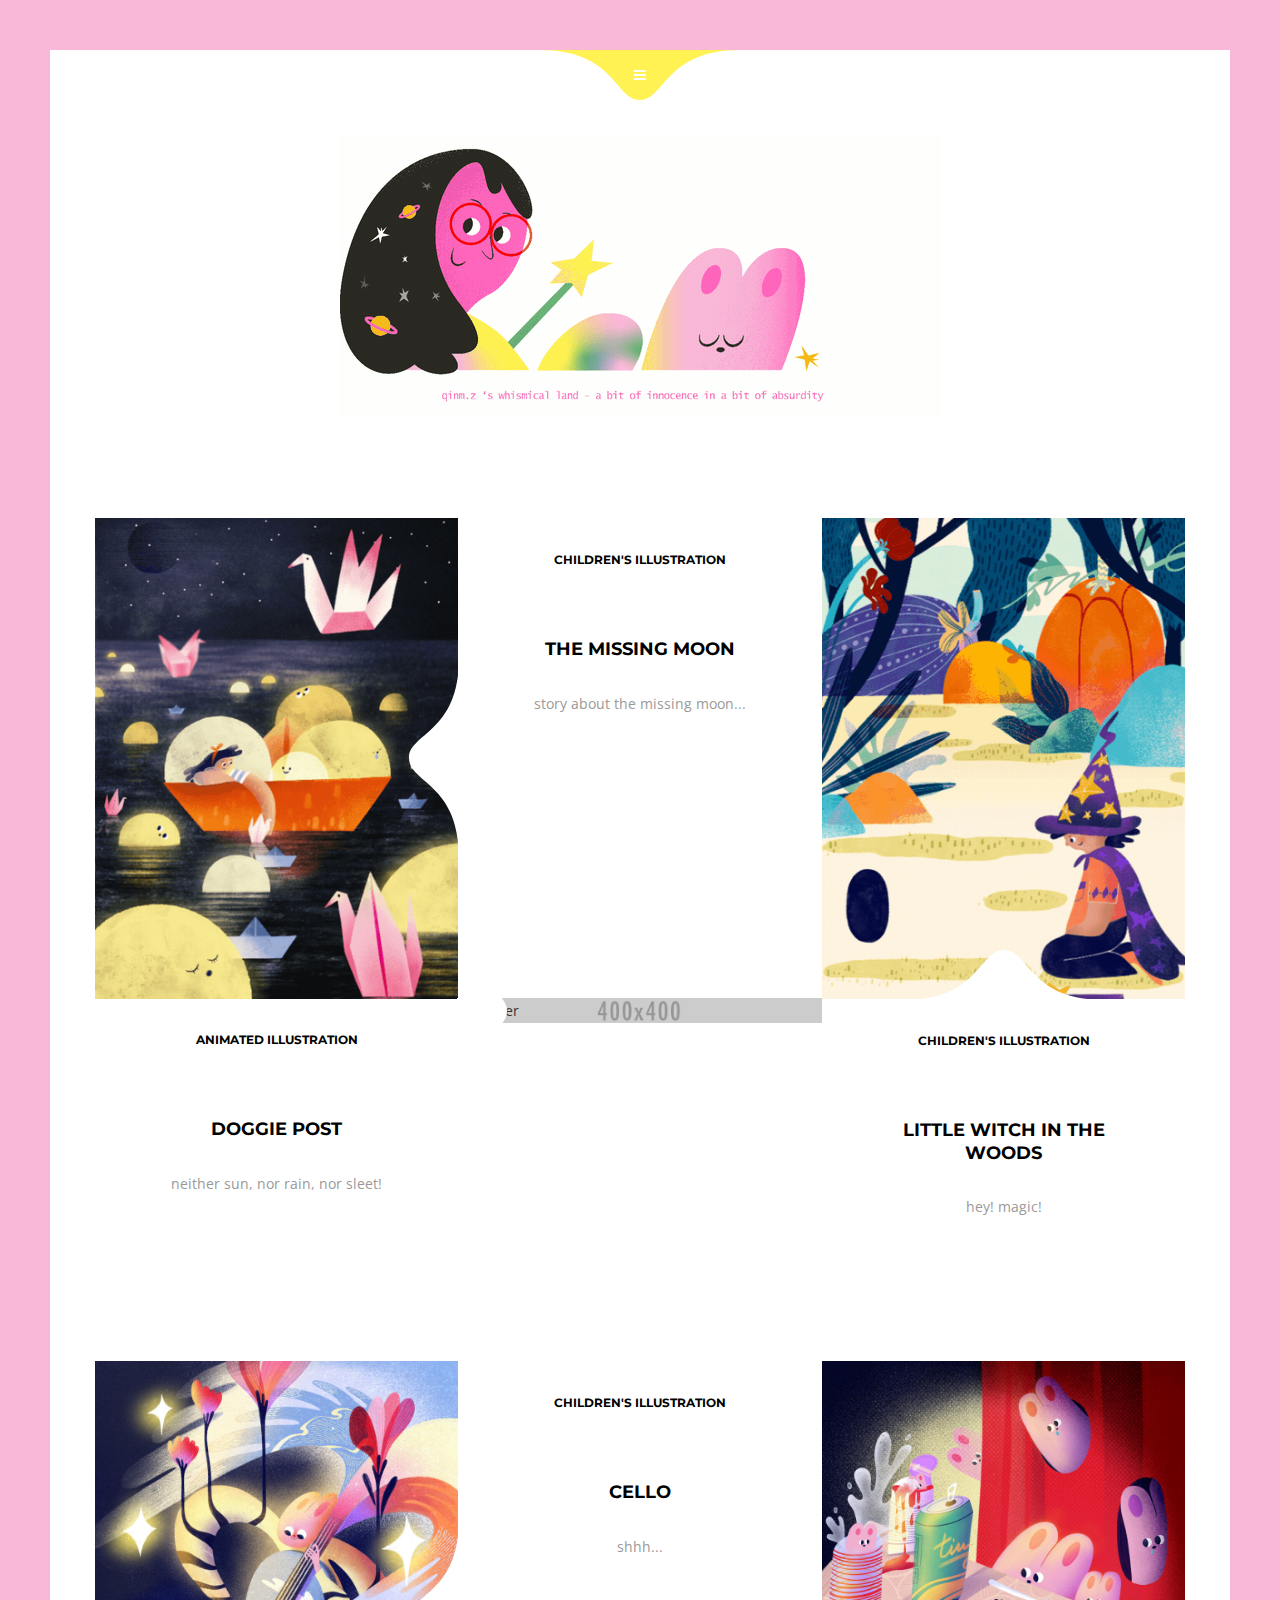
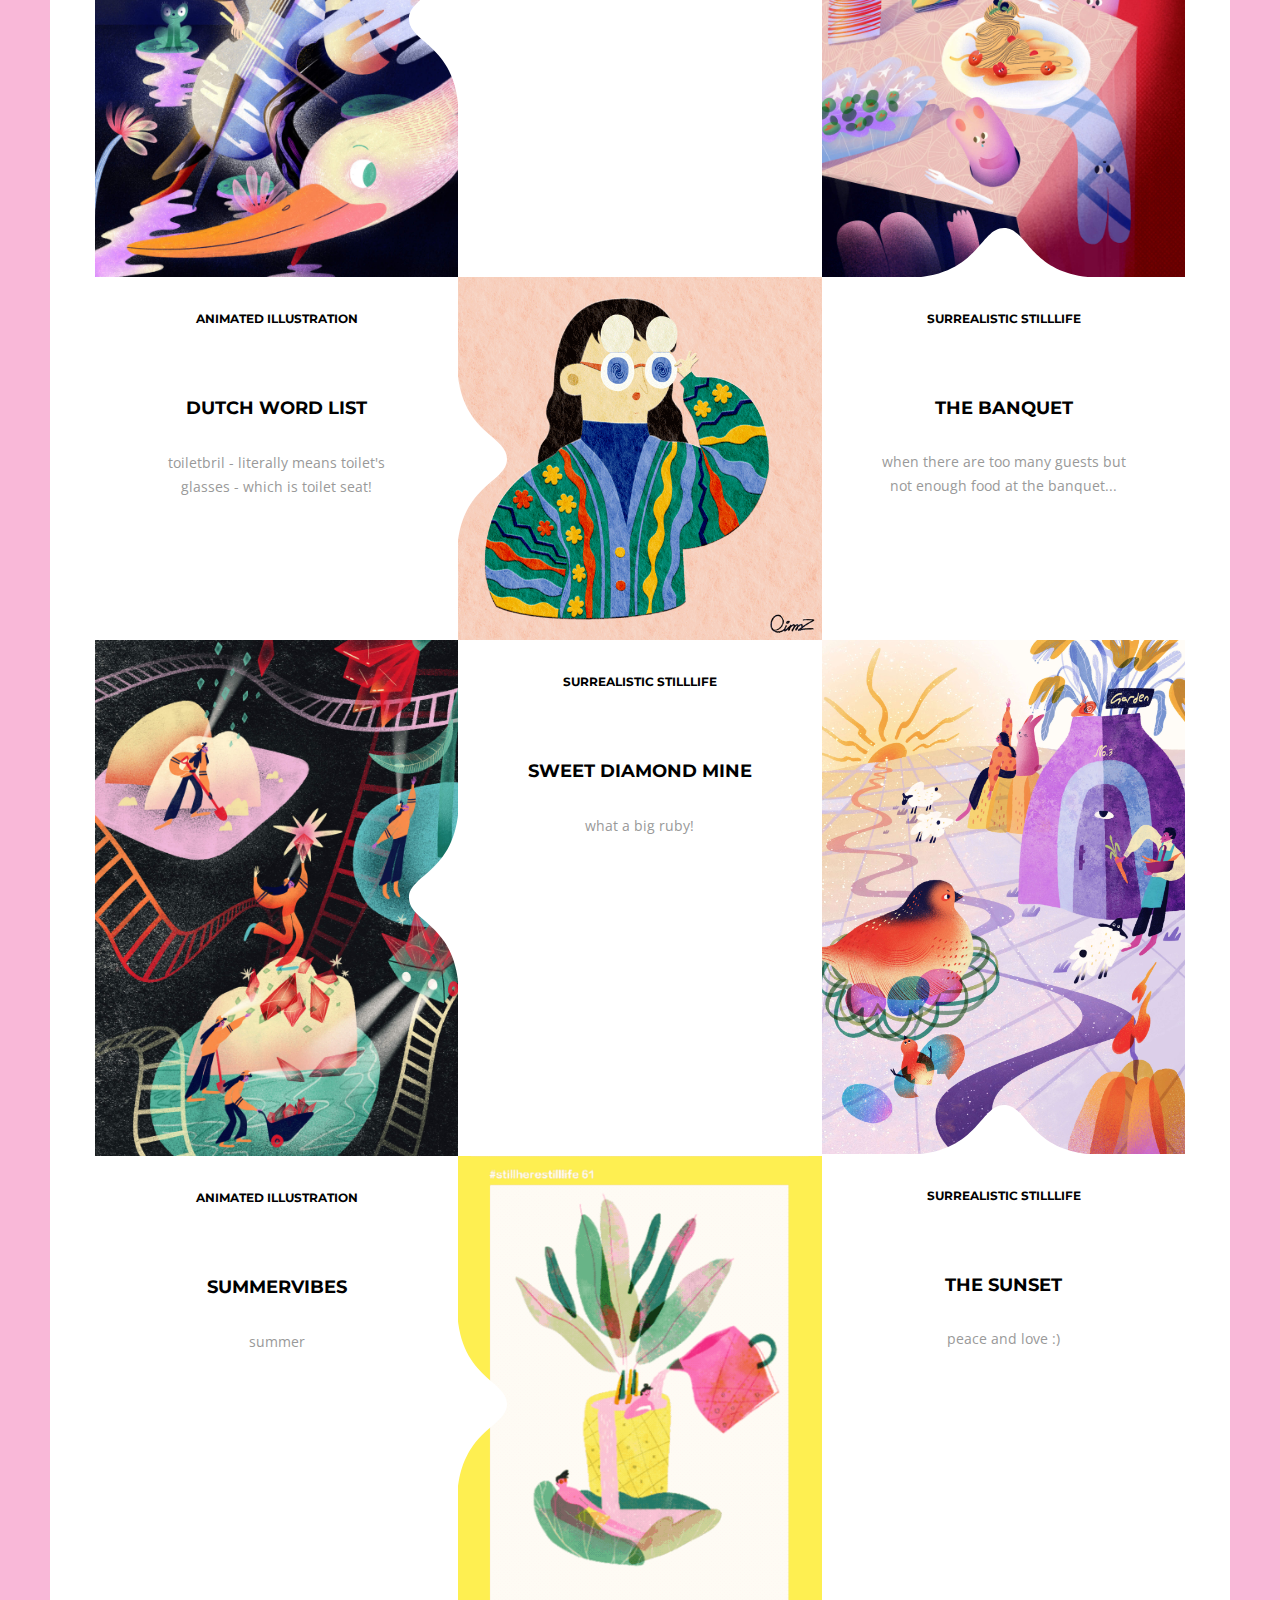
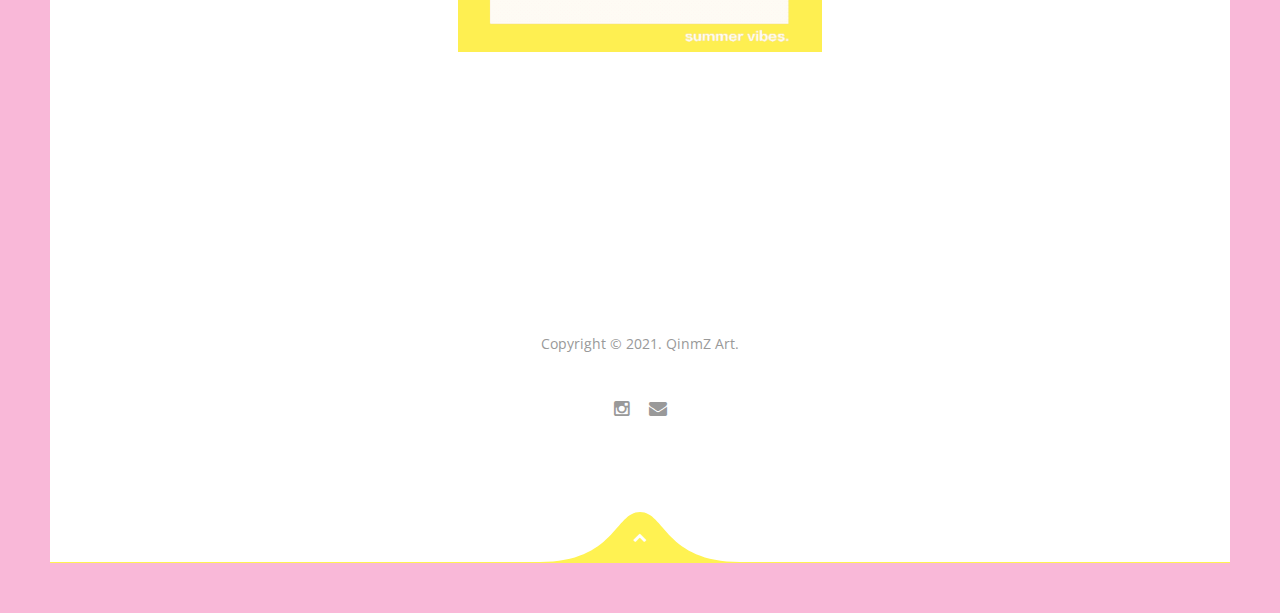
==== commit 295f8612: "1st edition" ====
--- a/html/index.html
+++ b/html/index.html
@@ -38,7 +38,7 @@
 						<!-- <li><a href="about.html">about me</a></li> -->
 						<li><a href="illustration.html">illustration</a></li>
 						<li><a href="photography.html">photography</a></li>
-						<li><a href="design.html">design</a></li>
+						<!-- <li><a href="design.html">design</a></li> -->
 						<li><a href="aboutme.html">about me</a></li>
 					</ul>
 				</nav>
@@ -76,7 +76,7 @@
 					<div class="col-sm-12">
 						<div class="entry-sh">
 							
-							<a href="index.html" class="logo">
+							<!-- <a href="index.html" class="logo"> -->
                                 <img src="images/homeheader.gif">
                                 <!-- <span>Vers</span>aille<span>.</span></a> -->
 
@@ -115,9 +115,11 @@
                         <div class="blog-grid">
                             
 
+                            
+
                             <div class="col-md-8 col-sm-6 col-xs-12 blog-item horizontal media-left">
                                 <div class="entry-media" data-bg-image="images/blog/img1.png">
-                                    <img src="images/summervibes400.gif" class="sizer" alt="spacer">
+                                    <img src="images/animation/paper400.gif" class="sizer" alt="spacer">
 
                                     <!-- <div class="entry-hover">
                                         <a href="javascript:;"><i class="fa fa-plus"></i></a>
@@ -133,25 +135,64 @@
 
                                     <div class="entry-excerpt">
                                         <h3>
-                                            <a href="javascript:;">the banquet</a>
-                                        </h3>
-                                        <p>
-                                            when there are too many guests but not enough food at the banquet...
-                                        </p>
-                                    </div>
-
-                                    <div class="entry-category">
-                                        <a href="javascript:;">surrealistic stilllife</a>
-                                    </div>
-
-                                    <!-- <div class="entry-date">May 25</div> -->
-                                </div>
-                            </div>
+                                            the missing moon
+                                        </h3>
+                                        <p>
+                                            story about the missing moon...
+                                        </p>
+                                    </div>
+
+                                    <div class="entry-category">
+                                        children's illustration
+                                    </div>
+
+                                    <!-- <div class="entry-date">May 25</div> -->
+                                </div>
+                            </div>
+
+
+
+
+                            <div class="col-md-4 col-sm-6 col-xs-12 blog-item vertical">
+                                <div class="entry-media" data-bg-image="images/blog/img2.png">
+                                    <img src="images/animation/trade400.gif" class="sizer" alt="spacer">
+
+                                   <!--  <div class="entry-hover">
+                                        <a href="javascript:;"><i class="fa fa-plus"></i></a>
+                                    </div> -->
+
+                                    <svg viewBox="0 0 100 25" class="curved-shape">
+                                        <path d="M100,25C62.5,25,62.5,0,50,0S37.5,25,0,25"/>
+                                    </svg>
+
+                                </div>
+                                <div class="entry-info">
+                                    <img src="images/1x1.png" class="sizer" alt="spacer">
+
+                                    <div class="entry-excerpt">
+                                        <h3>
+                                            <!-- <a href="javascript:;"> -->little witch in the woods<!-- </a> -->
+                                        </h3>
+                                        <p>
+                                            hey! magic!
+                                        </p>
+                                    </div>
+
+                                    <div class="entry-category">
+                                        <!-- <a href="javascript:;"> -->children's illustration<!-- </a> -->
+                                    </div>
+
+                                    <!-- <div class="entry-date">May 25</div> -->
+                                </div>
+                            </div>
+
+
+
 
 
                             <div class="col-md-8 col-sm-6 col-xs-12 blog-item horizontal media-right">
                                 <div class="entry-media" data-bg-image="images/blog/img3.png">
-                                    <img src="images/toiletring.gif" class="sizer" alt="spacer">
+                                    <img src="images/animation/dogpost1.gif" class="sizer" alt="spacer">
 
                                     <!-- <div class="entry-hover type-media">
                                         <a href="javascript:;"><i class="fa fa-play"></i></a>
@@ -167,25 +208,63 @@
 
                                     <div class="entry-excerpt">
                                         <h3>
-                                            <a href="javascript:;">dutch word list</a>
-                                        </h3>
-                                        <p>
-                                            toiletbril - literally means toilet's glasses - which is toilet seat! 
-                                        </p>
-                                    </div>
-
-                                    <div class="entry-category">
-                                        <a href="javascript:;">animated illustration</a>
-                                    </div>
-
-                                    <!-- <div class="entry-date">May 25</div> -->
-                                </div>
-                            </div>
+                                            <!-- <a href="javascript:;"> -->doggie post<!-- </a> -->
+                                        </h3>
+                                        <p>
+                                            neither sun, nor rain, nor sleet! 
+                                        </p>
+                                    </div>
+
+                                    <div class="entry-category">
+                                        <!-- <a href="javascript:;"> -->animated illustration<!-- </a> -->
+                                    </div>
+
+                                    <!-- <div class="entry-date">May 25</div> -->
+                                </div>
+                            </div>
+
+
+
+
+                            <div class="col-md-8 col-sm-6 col-xs-12 blog-item horizontal media-left">
+                                <div class="entry-media" data-bg-image="images/blog/img1.png">
+                                    <img src="images/illustration/cello.jpg" class="sizer" alt="spacer">
+
+                                    <!-- <div class="entry-hover">
+                                        <a href="javascript:;"><i class="fa fa-plus"></i></a>
+                                    </div> -->
+
+                                    <svg viewBox="0 0 25 100" class="curved-shape">
+                                        <path d="M25,0C25,37.5,0,37.5,0,50s25,12.5,25,50"/>
+                                    </svg>
+
+                                </div>
+                                <div class="entry-info">
+                                    <img src="images/1x1.png" class="sizer" alt="spacer">
+
+                                    <div class="entry-excerpt">
+                                        <h3>
+                                            <!-- <a href="javascript:;"> -->cello<!-- </a> -->
+                                        </h3>
+                                        <p>
+                                            shhh...
+                                        </p>
+                                    </div>
+
+                                    <div class="entry-category">
+                                        <!-- <a href="javascript:;"> -->children's illustration<!-- </a> -->
+                                    </div>
+
+                                    <!-- <div class="entry-date">May 25</div> -->
+                                </div>
+                            </div>
+
+
 
 
                             <div class="col-md-4 col-sm-6 col-xs-12 blog-item vertical">
                                 <div class="entry-media" data-bg-image="images/blog/img2.png">
-                                    <img src="images/cello.jpg" class="sizer" alt="spacer">
+                                    <img src="images/illustration/rabbittable.jpg" class="sizer" alt="spacer">
 
                                    <!--  <div class="entry-hover">
                                         <a href="javascript:;"><i class="fa fa-plus"></i></a>
@@ -201,29 +280,104 @@
 
                                     <div class="entry-excerpt">
                                         <h3>
-                                            <a href="javascript:;">cello</a>
-                                        </h3>
-                                        <p>
-                                            shhh...
-                                        </p>
-                                    </div>
-
-                                    <div class="entry-category">
-                                        <a href="javascript:;">children's illustration</a>
-                                    </div>
-
-                                    <!-- <div class="entry-date">May 25</div> -->
-                                </div>
-                            </div>
+                                            <!-- <a href="javascript:;"> -->the banquet<!-- </a> -->
+                                        </h3>
+                                        <p>
+                                            when there are too many guests but not enough food at the banquet...
+                                        </p>
+                                    </div>
+
+                                    <div class="entry-category">
+                                        <!-- <a href="javascript:;"> -->surrealistic stilllife<!-- </a> -->
+                                    </div>
+
+                                    <!-- <div class="entry-date">May 25</div> -->
+                                </div>
+                            </div>
+
+
+
+
+
+                            <div class="col-md-8 col-sm-6 col-xs-12 blog-item horizontal media-right">
+                                <div class="entry-media" data-bg-image="images/blog/img3.png">
+                                    <img src="images/animation/toiletring.gif" class="sizer" alt="spacer">
+
+                                    <!-- <div class="entry-hover type-media">
+                                        <a href="javascript:;"><i class="fa fa-play"></i></a>
+                                    </div> -->
+
+                                    <svg viewBox="0 0 25 100" class="curved-shape">
+                                        <path d="M0,100c0-37.5,25-37.5,25-50S0,37.5,0,0"/>
+                                    </svg>
+
+                                </div>
+                                <div class="entry-info">
+                                    <img src="images/1x1.png" class="sizer" alt="spacer">
+
+                                    <div class="entry-excerpt">
+                                        <h3>
+                                            <!-- <a href="javascript:;"> -->dutch word list<!-- </a> -->
+                                        </h3>
+                                        <p>
+                                            toiletbril - literally means toilet's glasses - which is toilet seat! 
+                                        </p>
+                                    </div>
+
+                                    <div class="entry-category">
+                                        <!-- <a href="javascript:;"> -->animated illustration<!-- </a> -->
+                                    </div>
+
+                                    <!-- <div class="entry-date">May 25</div> -->
+                                </div>
+                            </div>
+
+
+
+
+                            <div class="col-md-8 col-sm-6 col-xs-12 blog-item horizontal media-left">
+                                <div class="entry-media" data-bg-image="images/blog/img1.png">
+                                    <img src="images/illustration/diamond.jpg" class="sizer" alt="spacer">
+
+                                    <!-- <div class="entry-hover">
+                                        <a href="javascript:;"><i class="fa fa-plus"></i></a>
+                                    </div> -->
+
+                                    <svg viewBox="0 0 25 100" class="curved-shape">
+                                        <path d="M25,0C25,37.5,0,37.5,0,50s25,12.5,25,50"/>
+                                    </svg>
+
+                                </div>
+                                <div class="entry-info">
+                                    <img src="images/1x1.png" class="sizer" alt="spacer">
+
+                                    <div class="entry-excerpt">
+                                        <h3>
+                                            <!-- <a href="javascript:;"> -->sweet diamond mine<!-- </a> -->
+                                        </h3>
+                                        <p>
+                                            what a big ruby!
+                                        </p>
+                                    </div>
+
+                                    <div class="entry-category">
+                                        <!-- <a href="javascript:;"> -->surrealistic stilllife<!-- </a> -->
+                                    </div>
+
+                                    <!-- <div class="entry-date">May 25</div> -->
+                                </div>
+                            </div>
+
+
 
 
                             <div class="col-md-4 col-sm-6 col-xs-12 blog-item vertical">
-                                <div class="entry-media" data-bg-image="images/blog/img4.png">
-                                    <img src="images/diamond.jpg" class="sizer" alt="spacer">
-
-                                    <div class="entry-hover">
+                                <div class="entry-media" data-bg-image="images/blog/img2.png">
+                                    <img src="images/illustration/sunset.jpg" class="sizer" alt="spacer">
+
+                                   <!--  <div class="entry-hover">
                                         <a href="javascript:;"><i class="fa fa-plus"></i></a>
-                                    </div>
+                                    </div> -->
 
                                     <svg viewBox="0 0 100 25" class="curved-shape">
                                         <path d="M100,25C62.5,25,62.5,0,50,0S37.5,25,0,25"/>
@@ -235,30 +389,32 @@
 
                                     <div class="entry-excerpt">
                                         <h3>
-                                            <a href="javascript:;">Creative Light Bulb</a>
-                                        </h3>
-                                        <p>
-                                            Lorem ipsum dolor sit amet, consectetur adipiscing elit. Sed sollicitudin orci elit, eget volutpat velit tincidunt non. Integer sollicit eget nisl vitae facilisis.
-                                        </p>
-                                    </div>
-
-                                    <div class="entry-category">
-                                        <a href="javascript:;">Travel</a>
-                                    </div>
-
-                                    <!-- <div class="entry-date">May 25</div> -->
-                                </div>
-                            </div>
+                                            <!-- <a href="javascript:;"> -->the sunset<!-- </a> -->
+                                        </h3>
+                                        <p>
+                                            peace and love :)
+                                        </p>
+                                    </div>
+
+                                    <div class="entry-category">
+                                        <!-- <a href="javascript:;"> -->surrealistic stilllife<!-- </a> -->
+                                    </div>
+
+                                    <!-- <div class="entry-date">May 25</div> -->
+                                </div>
+                            </div>
+
+
 
 
 
                             <div class="col-md-8 col-sm-6 col-xs-12 blog-item horizontal media-right">
-                                <div class="entry-media" data-bg-image="images/blog/img5.png">
-                                    <img src="images/rabbit table.jpg" class="sizer" alt="spacer">
-
-                                    <div class="entry-hover type-media">
+                                <div class="entry-media" data-bg-image="images/blog/img3.png">
+                                    <img src="images/animation/summervibes400.gif" class="sizer" alt="spacer">
+
+                                    <!-- <div class="entry-hover type-media">
                                         <a href="javascript:;"><i class="fa fa-play"></i></a>
-                                    </div>
+                                    </div> -->
 
                                     <svg viewBox="0 0 25 100" class="curved-shape">
                                         <path d="M0,100c0-37.5,25-37.5,25-50S0,37.5,0,0"/>
@@ -270,55 +426,24 @@
 
                                     <div class="entry-excerpt">
                                         <h3>
-                                            <a href="javascript:;">BE YOURSELF</a>
-                                        </h3>
-                                        <p>
-                                            Lorem ipsum dolor sit amet, consectetur adipiscing elit. Sed sollicitudin orci elit, eget volutpat velit tincidunt non. Integer sollicit eget nisl vitae facilisis.
-                                        </p>
-                                    </div>
-
-                                    <div class="entry-category">
-                                        <a href="javascript:;">Travel</a>
-                                    </div>
-
-                                    <!-- <div class="entry-date">May 25</div> -->
-                                </div>
-                            </div>
-
-
-                            <div class="col-md-8 col-sm-6 col-xs-12 blog-item horizontal media-left">
-                                <div class="entry-media" data-bg-image="images/blog/img6.png">
-                                    <img src="images/1x1.png" class="sizer" alt="spacer">
-
-                                    <div class="entry-hover">
-                                        <a href="javascript:;"><i class="fa fa-plus"></i></a>
-                                    </div>
-
-                                    <svg viewBox="0 0 25 100" class="curved-shape">
-                                        <path d="M25,0C25,37.5,0,37.5,0,50s25,12.5,25,50"/>
-                                    </svg>
-
-                                </div>
-                                <div class="entry-info">
-                                    <img src="images/1x1.png" class="sizer" alt="spacer">
-
-                                    <div class="entry-excerpt">
-                                        <h3>
-                                            <a href="javascript:;">Creative Light Bulb</a>
-                                        </h3>
-                                        <p>
-                                            Lorem ipsum dolor sit amet, consectetur adipiscing elit. Sed sollicitudin orci elit, eget volutpat velit tincidunt non. Integer sollicit eget nisl vitae facilisis.
-                                        </p>
-                                    </div>
-
-                                    <div class="entry-category">
-                                        <a href="javascript:;">Travel</a>
-                                    </div>
-                                    <!-- <div class="entry-date">May 25</div> -->
-                                </div>
-                            </div>
-                            
-
+                                            <!-- <a href="javascript:;"> -->summervibes<!-- </a> -->
+                                        </h3>
+                                        <p>
+                                            summer 
+                                        </p>
+                                    </div>
+
+                                    <div class="entry-category">
+                                        <!-- <a href="javascript:;"> -->animated illustration<!-- </a> -->
+                                    </div>
+
+                                    <!-- <div class="entry-date">May 25</div> -->
+                                </div>
+                            </div>
+
+
+
+                         
                         </div>
 
 
@@ -352,8 +477,8 @@
 							<!-- <a href="javascript:;"><i class="fa fa-facebook"></i></a> -->
 							<!-- <a href="javascript:;"><i class="fa fa-twitter"></i></a> -->
 							<!-- <a href="javascript:;"><i class="fa fa-pinterest"></i></a> -->
-							<a href="javascript:;"><i class="fa fa-instagram"></i></a>
-							<!-- <a href="javascript:;"><i class="fa fa-"></i></a> -->
+							<a href="javascript:onclick();"><i class="fa fa-instagram"></i></a>
+                            <a href="javascript:sendEmail();"><i class="fa fa-envelope"></i></a>
 						</div>
 					</div>
 				</div>
@@ -373,6 +498,20 @@
 
 
 	<!-- Include jQuery and Scripts -->
+    <script type="text/javascript">
+        function onclick() {
+      location.href = "https://www.instagram.com/qinm.z/";
+
+         }
+// 
+</script>
+    <script type="text/javascript">
+        function sendEmail() {
+      window.open('mailto:qinmzworks@gmail.com?subject=subject&body=body');
+
+         }
+// 
+</script>
 	<script type="text/javascript" src="js/jquery.min.js"></script>
 	<script type="text/javascript" src="vendors/bootstrap/js/bootstrap.min.js"></script>
 	<script type="text/javascript" src="vendors/gsap/TweenMax.min.js"></script>
--- a/html/style.css
+++ b/html/style.css
@@ -163,7 +163,7 @@
 }
 /* line 147, http://themeton/versaillehtml/less/header.less */
 .section-header {
-  padding-top: 25px;
+  padding-top: 35px;
   padding-bottom: 100px;
 }
 /* line 151, http://themeton/versaillehtml/less/header.less */
@@ -758,19 +758,19 @@
 }
 /* line 58, http://themeton/versaillehtml/less/content.less */
 .border-top {
-  border-top: 1px solid rgba(153, 153, 153, 0.18);
+  border-top: 0px solid rgba(153, 153, 153, 0.18);
 }
 /* line 59, http://themeton/versaillehtml/less/content.less */
 .border-left {
-  border-left: 1px solid rgba(153, 153, 153, 0.18);
+  border-left: 0px solid rgba(153, 153, 153, 0.18);
 }
 /* line 60, http://themeton/versaillehtml/less/content.less */
 .border-right {
-  border-right: 1px solid rgba(153, 153, 153, 0.18);
+  border-right: 0px solid rgba(153, 153, 153, 0.18);
 }
 /* line 61, http://themeton/versaillehtml/less/content.less */
 .border-bottom {
-  border-bottom: 1px solid rgba(153, 153, 153, 0.18);
+  border-bottom: 0px solid rgba(153, 153, 153, 0.18);
 }
 /* line 65, http://themeton/versaillehtml/less/content.less */
 .section-content {
@@ -1192,7 +1192,7 @@
 /* line 253, http://themeton/versaillehtml/less/blog.less */
 .content-single p {
   color: #727272;
-  line-height: 36px;
+  line-height: 24px;
 }
 /* line 260, http://themeton/versaillehtml/less/blog.less */
 .content-single .entry-image img {
@@ -1200,8 +1200,9 @@
 }
 /* line 267, http://themeton/versaillehtml/less/blog.less */
 .content-single .entry-desc span {
+  color: #f9b8d8;
   font-style: italic;
-  font-size: 13px;
+  font-size: 14px;
 }
 /* line 273, http://themeton/versaillehtml/less/blog.less */
 .content-single .entry-desc h4 {
@@ -1209,11 +1210,12 @@
 }
 /* line 277, http://themeton/versaillehtml/less/blog.less */
 .content-single .entry-desc p {
-  padding: 20px 0;
+  padding: 0px 0;
   margin-top: 20px;
-  border-top: 1px solid #eeeeee;
-  border-bottom: 1px solid #eeeeee;
-  font-size: 13px;
+  border-top: 0px solid #eeeeee;
+  border-bottom: 0px solid #eeeeee;
+  color: #f9b8d8;
+  font-size: 14px;
   font-style: italic;
 }
 /* line 289, http://themeton/versaillehtml/less/blog.less */
@@ -1595,8 +1597,8 @@
   position: relative;
   display: block;
   text-align: center;
-  margin-bottom: 140px;
-  margin-top: 45px;
+  margin-bottom: 100px;
+  margin-top: 25px;
 }
 /* line 10, http://themeton/versaillehtml/less/portfolio.less */
 .portfolio-grid .entry-filter::before {
@@ -1840,7 +1842,7 @@
 }
 /* line 260, http://themeton/versaillehtml/less/portfolio.less */
 .single-folio .carousel-control:hover {
-  color: #ef4416;
+  color: #f9b8d8;
 }
 /* line 265, http://themeton/versaillehtml/less/portfolio.less */
 .single-folio .carousel-control span:before {
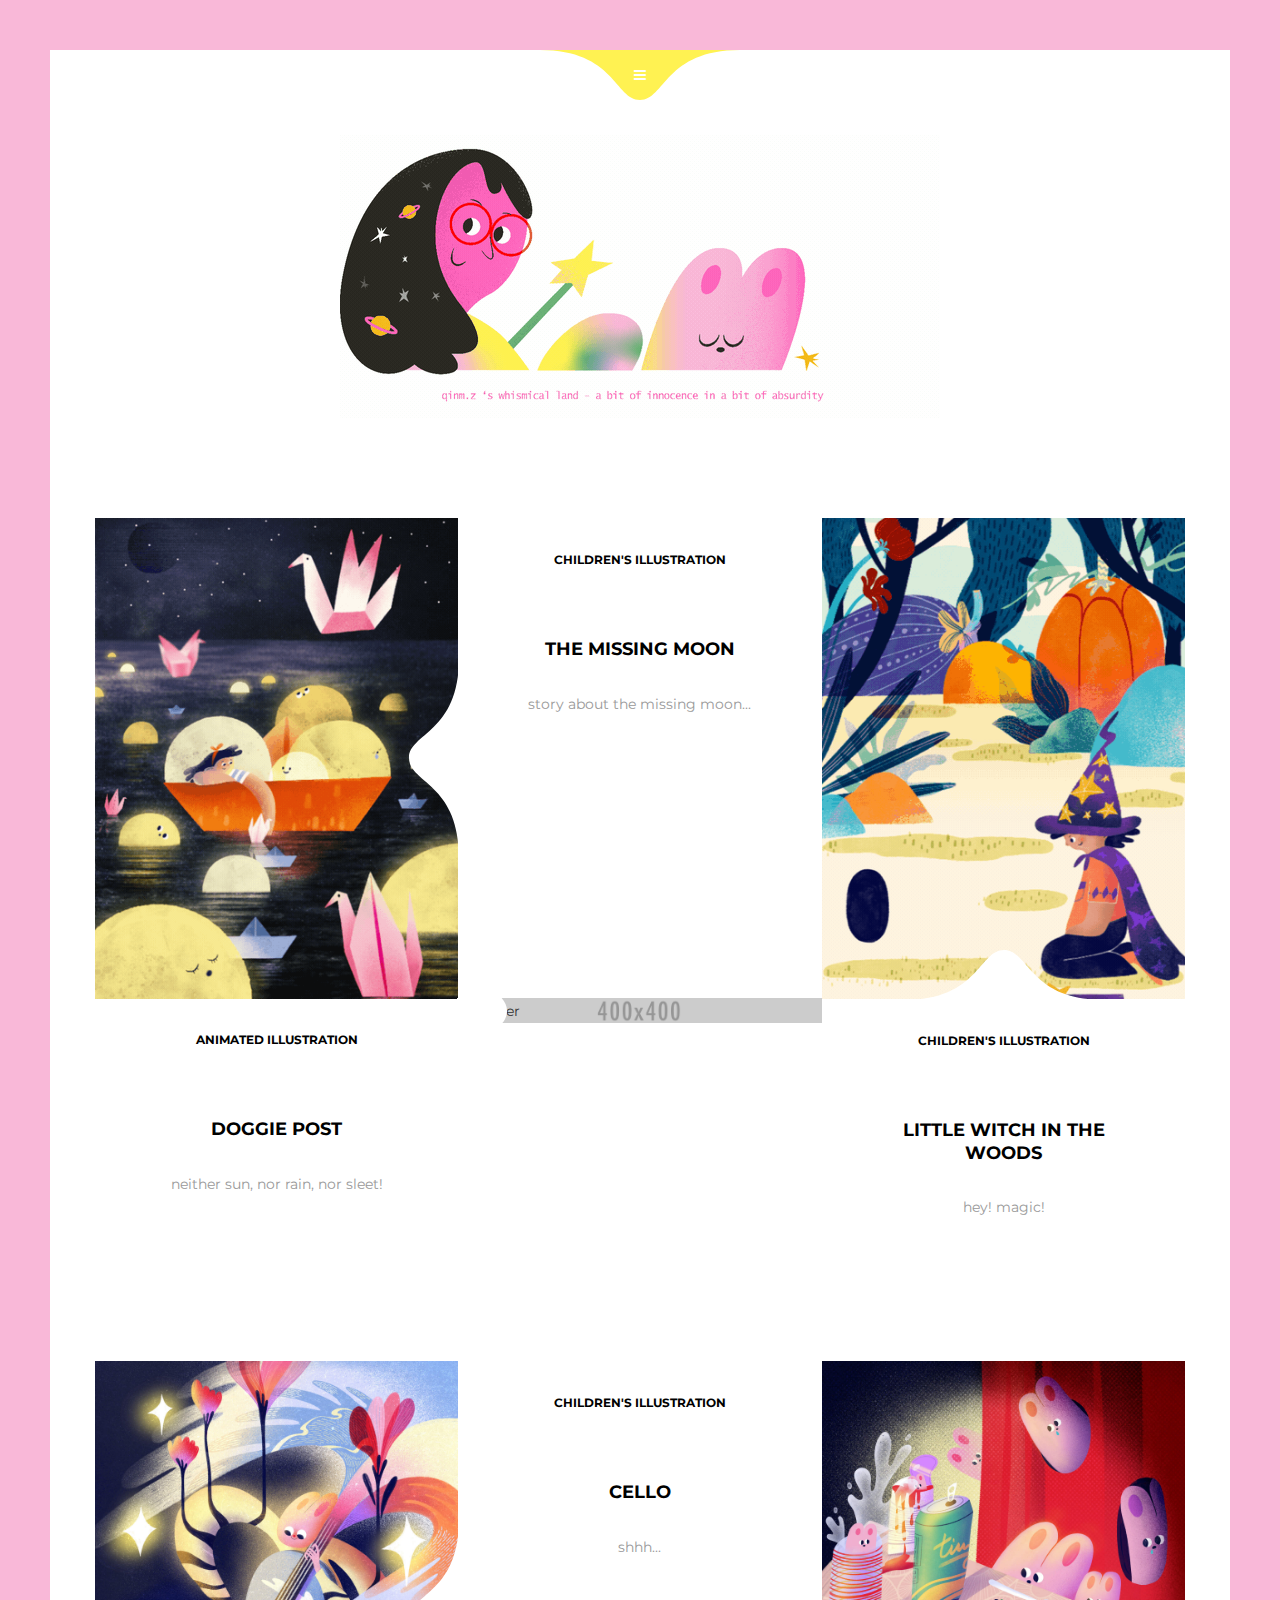
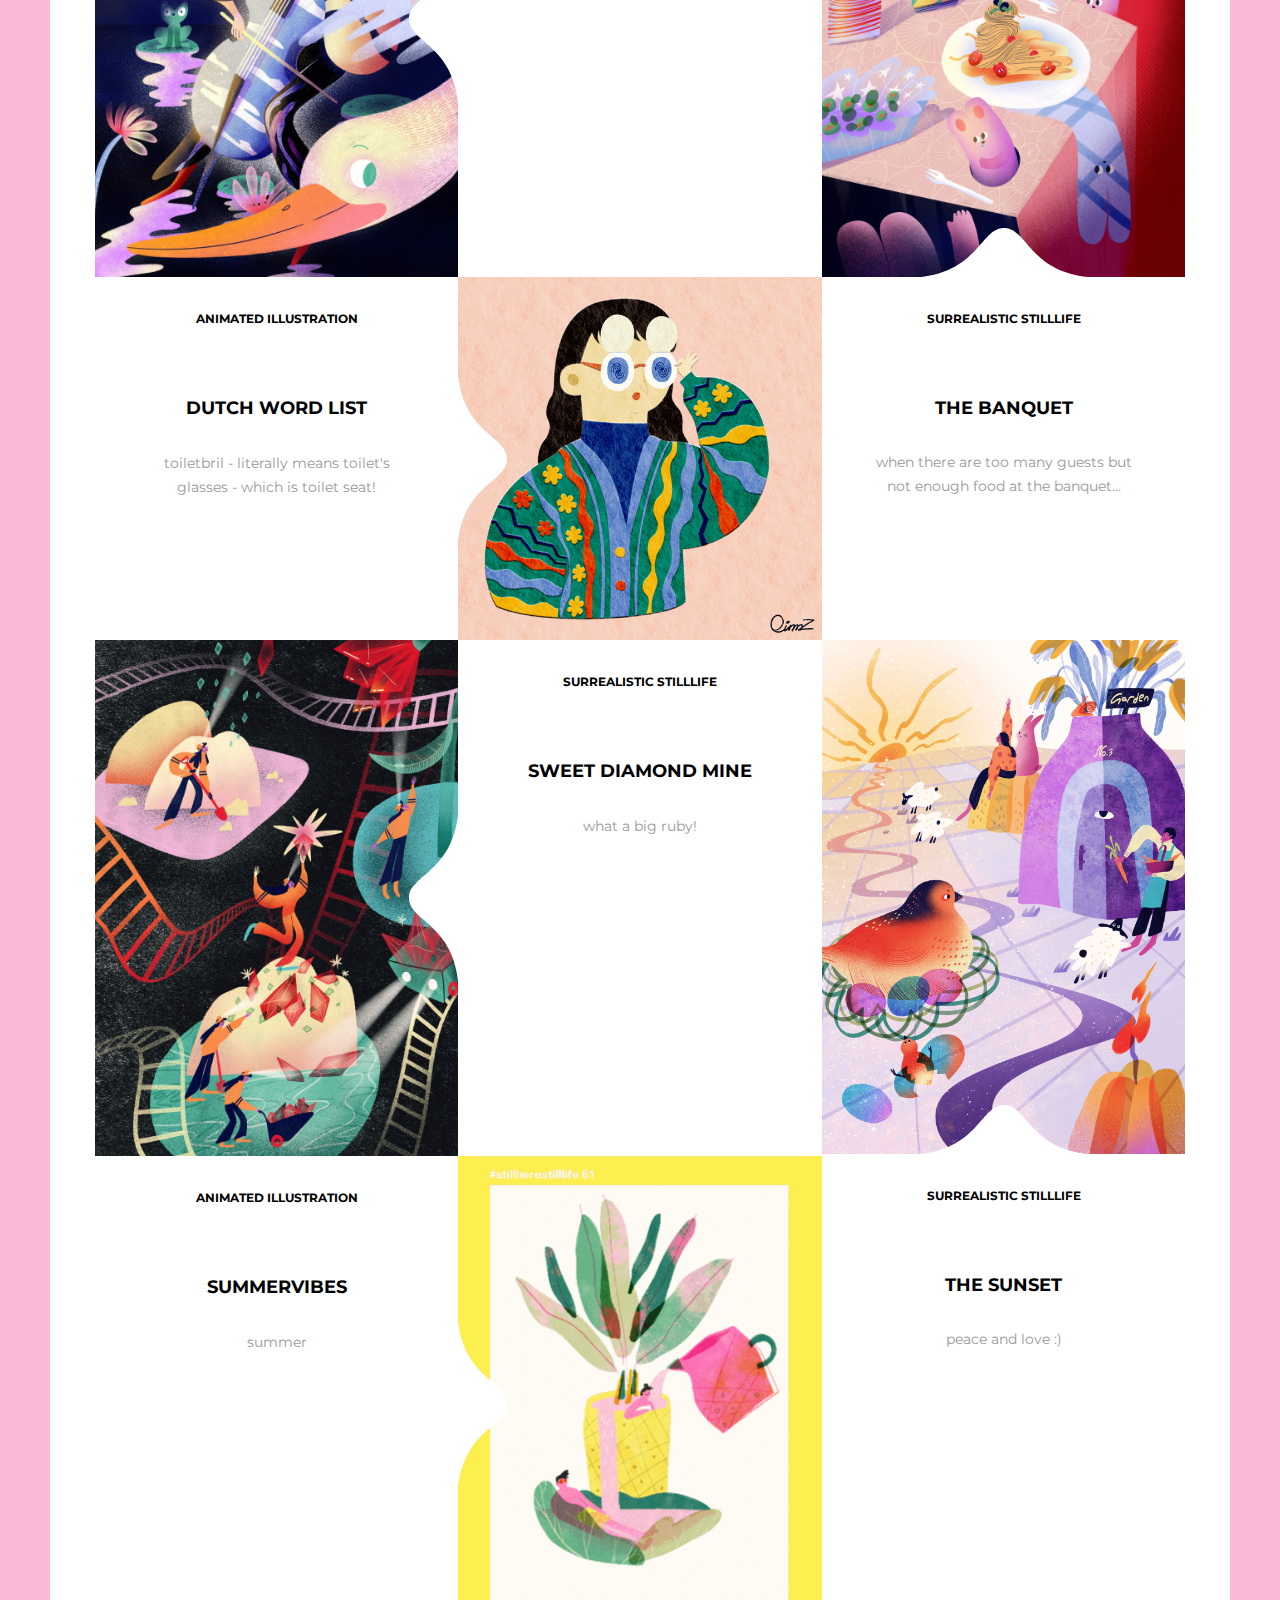
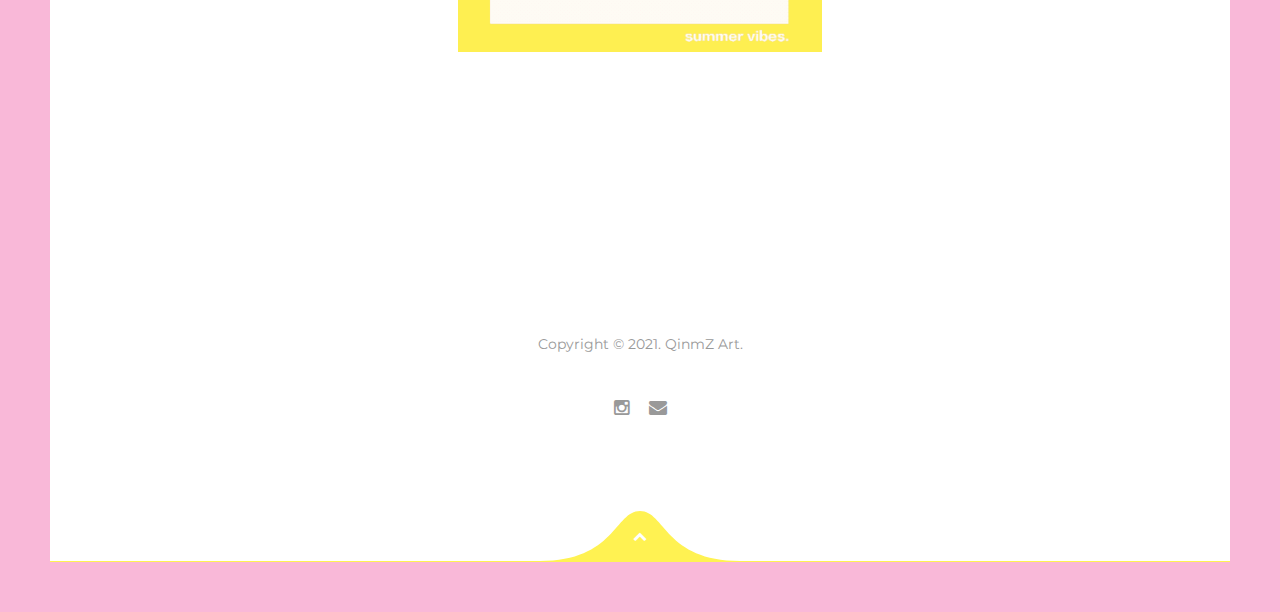
==== commit 90366169: "change title" ====
--- a/html/index.html
+++ b/html/index.html
@@ -3,7 +3,7 @@
 <head>
 	<meta charset="utf-8">
 	<meta name="viewport" content="width=device-width, initial-scale=1">
-	<title>Qinmeng Z - a whismical land</title>
+	<title>QinmZ's Whismical Land</title>
 	<meta name="keywords" content="HTML5,CSS3,HTML,Template,Themeton" >
 	<meta name="description" content="Versaille - HTML Template">
 	<meta name="author" content="Themeton">
--- a/html/style.css
+++ b/html/style.css
@@ -24,6 +24,8 @@
     11. Responsive
   
   -------------------------------------------------------------------------*/
+@import url('https://fonts.googleapis.com/css2?family=Montserrat:wght@200;400;500;600;700&display=swap');
+@import url('https://fonts.googleapis.com/css2?family=Roboto+Mono:wght@300;400;500;700&display=swap');
 
 /* line 1, http://themeton/versaillehtml/less/style.less */
 .transition {
@@ -73,8 +75,8 @@
 /* line 31, http://themeton/versaillehtml/less/header.less */
 #header .entry-header nav ul li a {
   color: #fff;
-  font-family: 'Montserrat';
-  font-weight: normal;
+  font-family: 'Montserrat', sans-serif;
+  font-weight: 500;
   font-size: 16px;
   color: rgba(255, 255, 255, 1);
   text-transform: uppercase;
@@ -173,8 +175,8 @@
 }
 /* line 155, http://themeton/versaillehtml/less/header.less */
 .section-header .entry-sh .logo {
-  font-family: 'Montserrat';
-  font-weight: bold;
+  font-family: 'Montserrat', sans-serif;
+  font-weight: 500;
   font-size: 30px;
   color: #000000;
   text-transform: uppercase;
@@ -214,7 +216,7 @@
 .section-header .entry-sh .search form input {
   width: 100%;
   border: 0px;
-  font-family: 'Open Sans';
+  font-family: 'Montserrat', sans-serif;
   text-transform: none;
   letter-spacing: 0px;
   font-size: 14px;
@@ -264,7 +266,7 @@
 }
 /* line 238, http://themeton/versaillehtml/less/header.less */
 .section-header .entry-sh .right-nav > li > a {
-  font-family: 'Montserrat';
+  font-family: 'Montserrat', sans-serif;
   font-size: 11px;
   font-weight: normal;
   text-transform: uppercase;
@@ -307,7 +309,7 @@
 .section-header .entry-sh .right-nav > li ul li a {
   display: block;
   overflow: hidden;
-  font-family: 'Montserrat';
+  font-family: 'Montserrat', sans-serif;
   font-weight: normal;
   font-size: 11px;
   text-transform: uppercase;
@@ -319,7 +321,7 @@
 /* line 283, http://themeton/versaillehtml/less/header.less */
 .section-header .entry-sh .right-nav > li ul li a span {
   float: right;
-  font-family: 'Open Sans';
+  font-family: 'Montserrat', sans-serif;
   text-transform: none;
 }
 /* line 289, http://themeton/versaillehtml/less/header.less */
@@ -347,8 +349,8 @@
 /* line 7, http://themeton/versaillehtml/less/elements.less */
 .tt-el-heading h3 {
   font-size: 24px;
-  font-weight: bold;
-  font-family: 'Montserrat';
+  font-weight: 500;
+  font-family: 'Montserrat', sans-serif;
   color: #000000;
   text-transform: uppercase;
   line-height: 1em;
@@ -357,8 +359,8 @@
 /* line 17, http://themeton/versaillehtml/less/elements.less */
 .tt-el-heading h5 {
   font-size: 14px;
-  font-weight: normal;
-  font-family: 'Montserrat';
+  font-weight: 400;
+  font-family: 'Montserrat', sans-serif;
   color: #999999;
   text-transform: uppercase;
   line-height: 1em;
@@ -450,9 +452,9 @@
   border-radius: 50%;
   background-color: #fff;
   box-shadow: 0px 1px 3px 0px rgba(0, 0, 0, 0.118);
-  font-family: 'Montserrat';
+  font-family: 'Montserrat', sans-serif;
   font-size: 11px;
-  font-weight: bold;
+  font-weight: 500;
   line-height: 30px;
   text-align: center;
   cursor: pointer;
@@ -478,9 +480,9 @@
   display: inline-block;
   background-color: #232323;
   color: #fff;
-  font-family: 'Montserrat';
+  font-family: 'Montserrat', sans-serif;
   font-size: 11px;
-  font-weight: normal;
+  font-weight: 400;
   line-height: 0px;
   text-transform: uppercase;
   padding: 17px 20px;
@@ -546,8 +548,8 @@
 /* line 224, http://themeton/versaillehtml/less/elements.less */
 .tt-el-chart .entry-labels .label-item {
   font-size: 14px;
-  font-family: 'Montserrat';
-  font-weight: bold;
+  font-family: 'Montserrat', sans-serif;
+  font-weight: 500;
   text-transform: uppercase;
   color: #000000;
   display: inline-block;
@@ -629,7 +631,7 @@
 .tt-el-team .entry-team .entry-hover .hover-title .name {
   font-family: 'Montserrat';
   font-size: 12px;
-  font-weight: normal;
+  font-weight: 400;
   text-transform: uppercase;
   color: #000000;
 }
@@ -714,7 +716,8 @@
 /* line 1, http://themeton/versaillehtml/less/content.less */
 body {
   background-color: #f9b8d8;
-  font-family: 'Open Sans';
+  font-family: 'Montserrat', sans-serif;
+  font-weight: 400;
   font-size: 14px;
   line-height: 24px;
   padding: 50px;
@@ -726,8 +729,8 @@
 h4,
 h5,
 h6 {
-  font-family: 'Montserrat';
-  font-weight: bold;
+  font-family: 'Montserrat', sans-serif;
+  font-weight: 700;
   line-height: 1.3em;
   color: #000000;
   margin-bottom: 1em;
@@ -1071,10 +1074,11 @@
 }
 /* line 105, http://themeton/versaillehtml/less/blog.less */
 .blog-grid .blog-item .entry-info .entry-excerpt h3 {
+  
   margin: 0px;
   font-size: 18px;
-  font-family: 'Montserrat';
-  font-weight: bold;
+  font-family: 'Montserrat', sans-serif;
+  font-weight: 700;
   text-transform: uppercase;
   color: #000000;
 }
@@ -1092,8 +1096,8 @@
   right: 0px;
   text-align: center;
   font-size: 12px;
-  font-family: 'Montserrat';
-  font-weight: bold;
+  font-family: 'Montserrat', sans-serif;
+  font-weight: 700;
   text-transform: uppercase;
   color: #000000;
 }
@@ -1682,8 +1686,8 @@
 .portfolio-grid .entry-filter a .label {
   position: absolute;
   bottom: -45px;
-  font-family: 'Montserrat';
-  font-weight: bold;
+  font-family: 'Montserrat', sans-serif;
+  font-weight: 700;
   font-size: 12px;
   text-transform: uppercase;
   color: #313131;
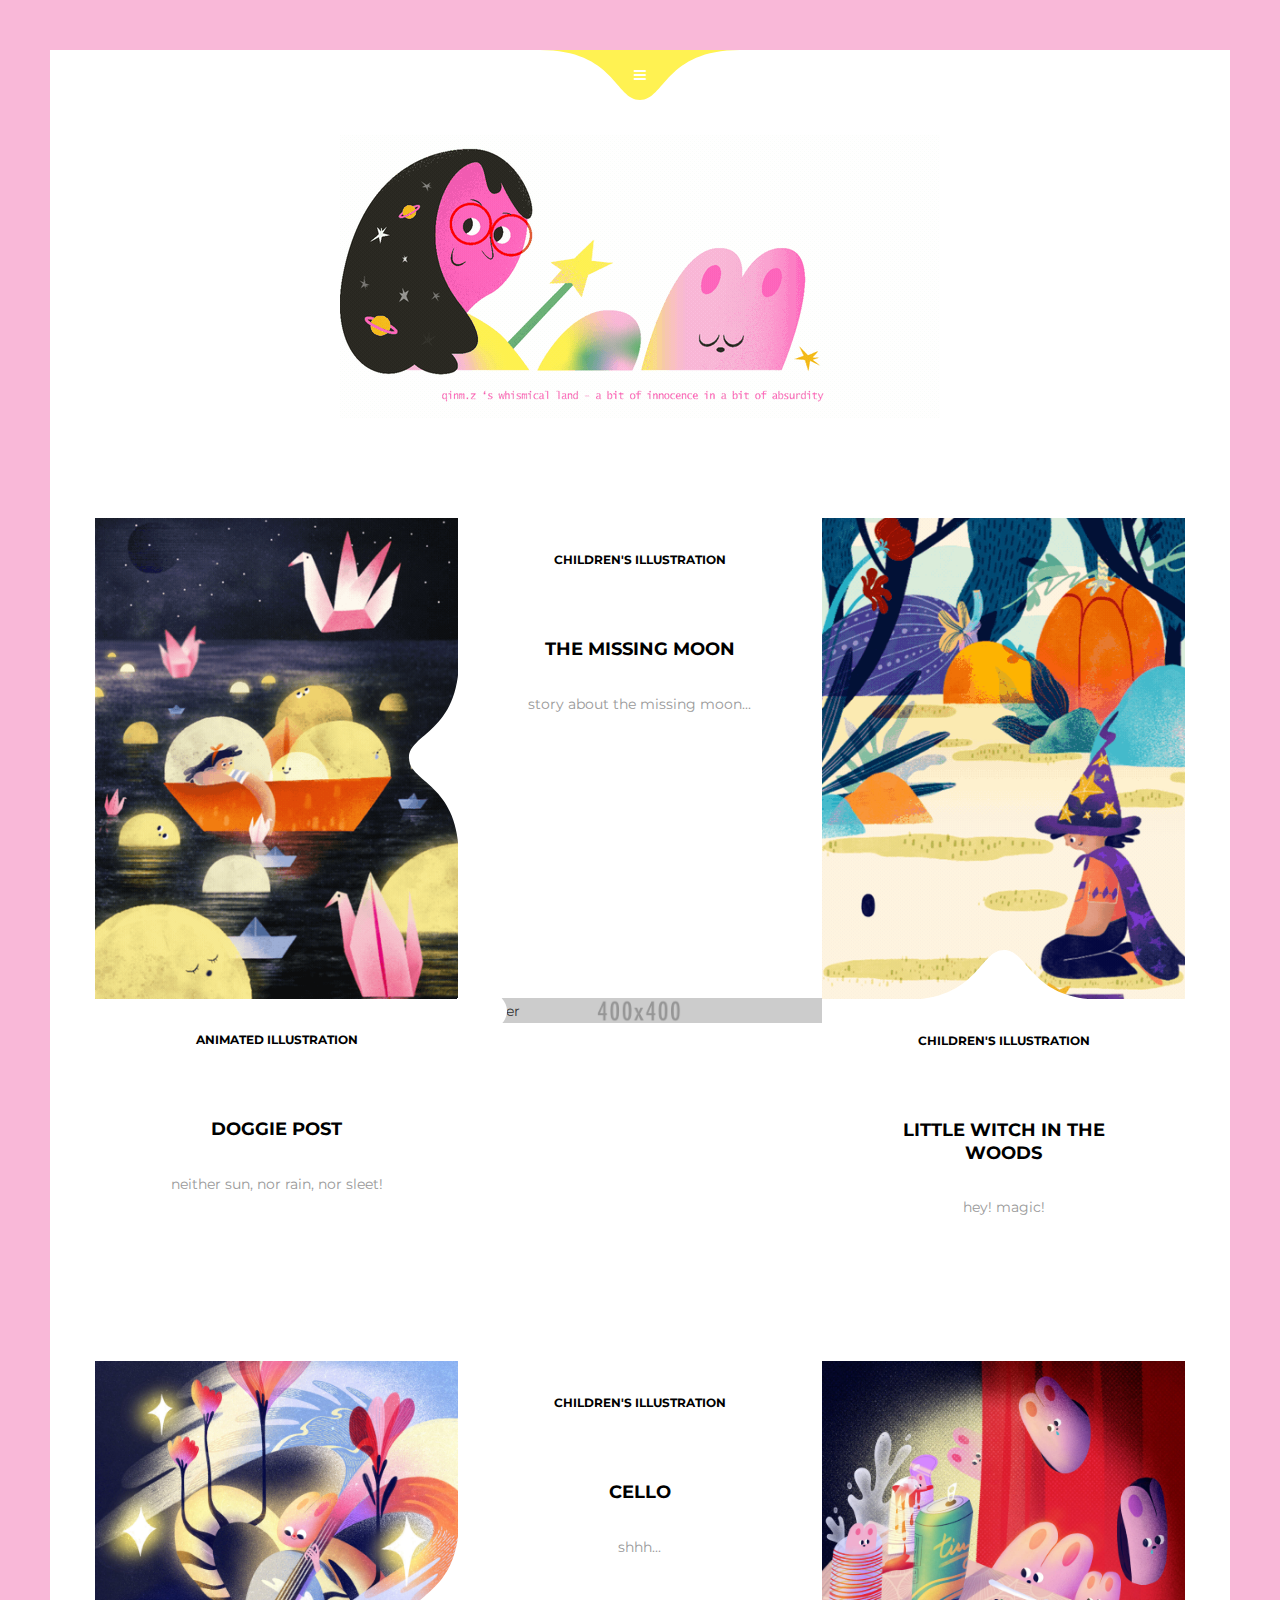
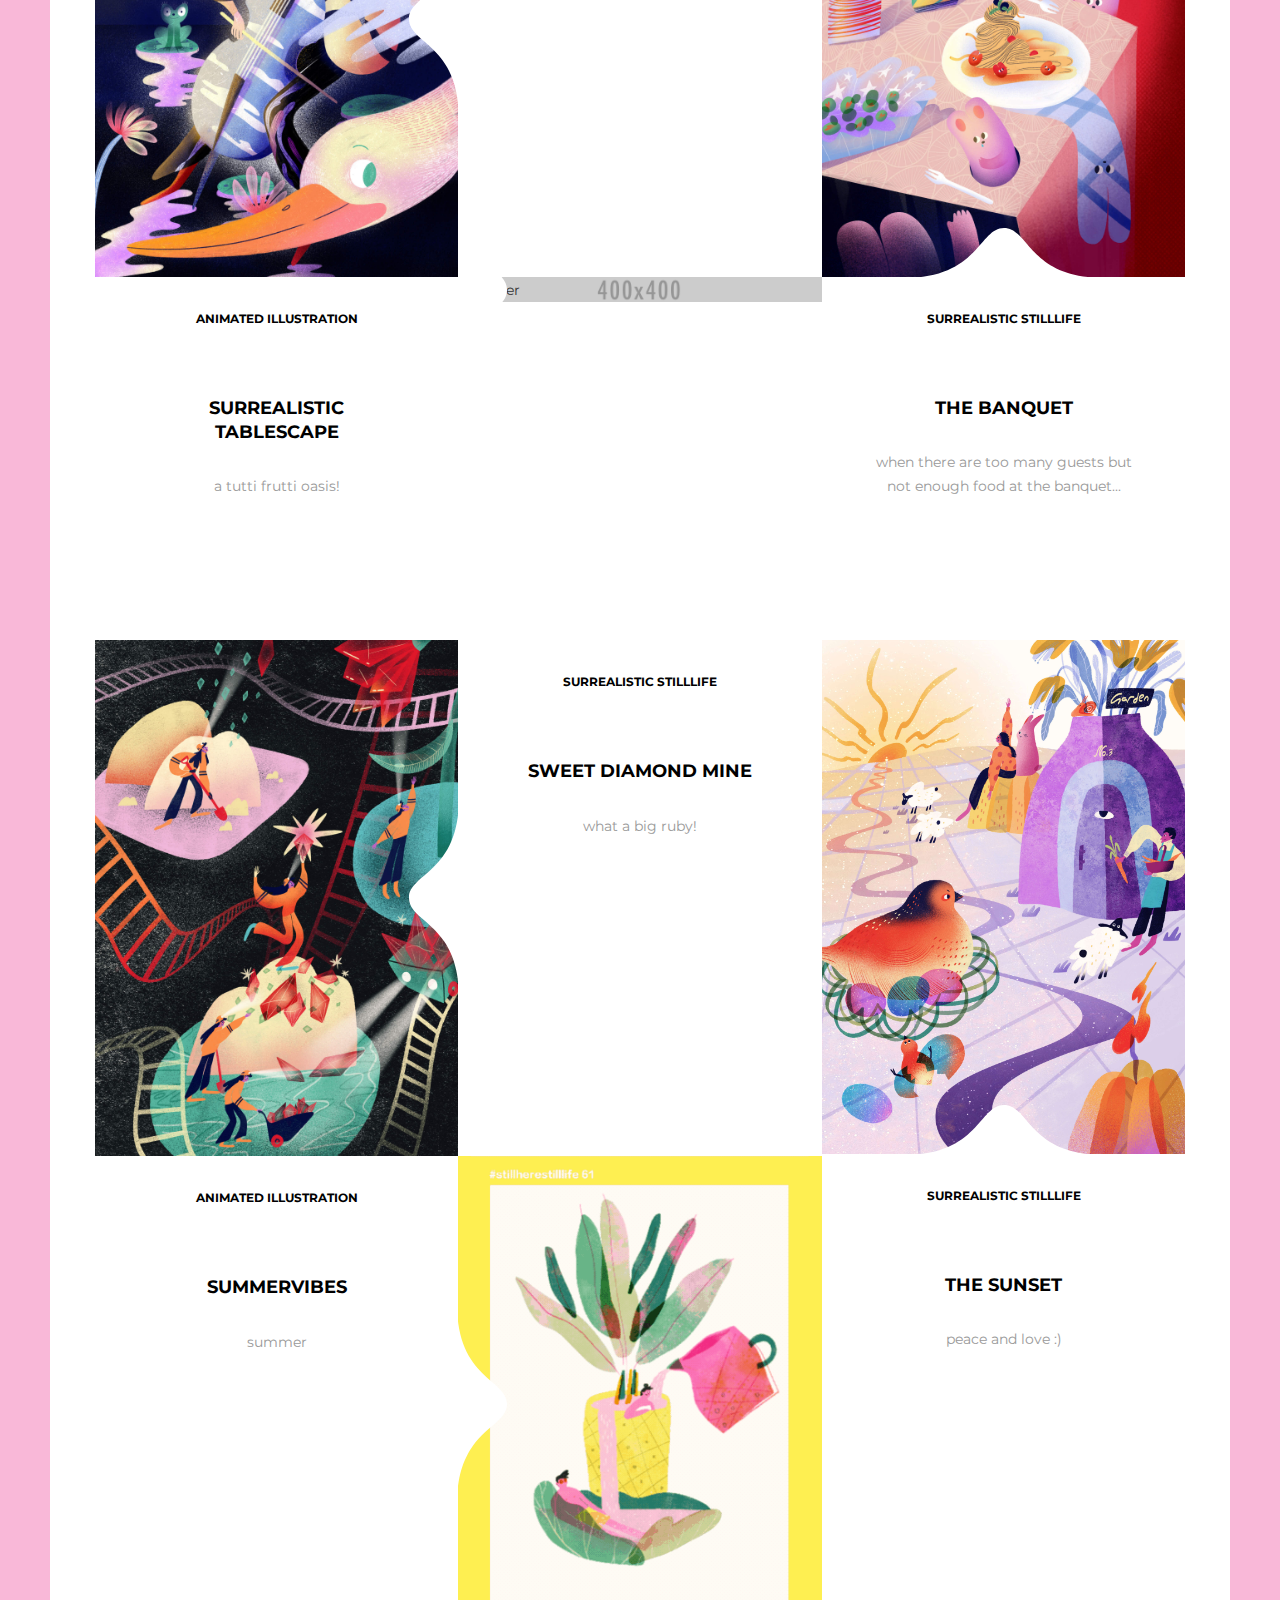
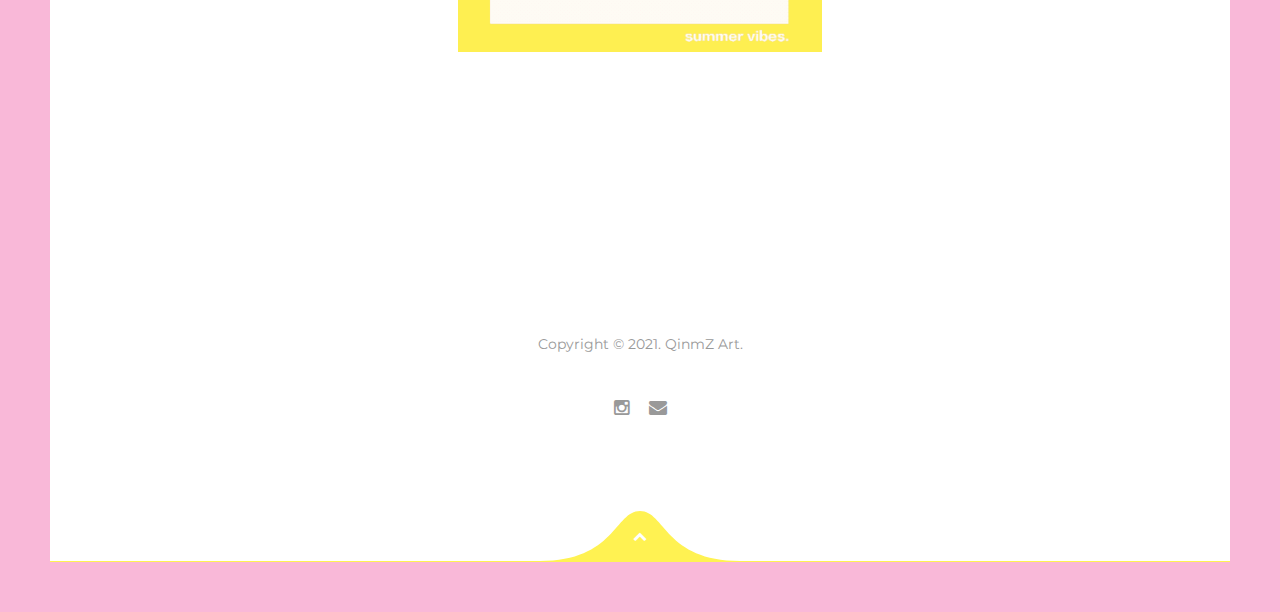
==== commit c9c09b60: "change gif" ====
--- a/html/index.html
+++ b/html/index.html
@@ -301,7 +301,7 @@
 
                             <div class="col-md-8 col-sm-6 col-xs-12 blog-item horizontal media-right">
                                 <div class="entry-media" data-bg-image="images/blog/img3.png">
-                                    <img src="images/animation/toiletring.gif" class="sizer" alt="spacer">
+                                    <img src="images/animation/pinkoasis.gif" class="sizer" alt="spacer">
 
                                     <!-- <div class="entry-hover type-media">
                                         <a href="javascript:;"><i class="fa fa-play"></i></a>
@@ -317,10 +317,10 @@
 
                                     <div class="entry-excerpt">
                                         <h3>
-                                            <!-- <a href="javascript:;"> -->dutch word list<!-- </a> -->
-                                        </h3>
-                                        <p>
-                                            toiletbril - literally means toilet's glasses - which is toilet seat! 
+                                            <!-- <a href="javascript:;"> -->surrealistic tablescape<!-- </a> -->
+                                        </h3>
+                                        <p>
+                                            a tutti frutti oasis!
                                         </p>
                                     </div>
 
--- a/html/style.css
+++ b/html/style.css
@@ -2136,7 +2136,7 @@
 }
 /* line 18, http://themeton/versaillehtml/less/footer.less */
 #footer .socials a:hover {
-  color: #ef4416;
+  color: #f9b8d8;
 }
 /* line 24, http://themeton/versaillehtml/less/footer.less */
 #footer .scroll-top {
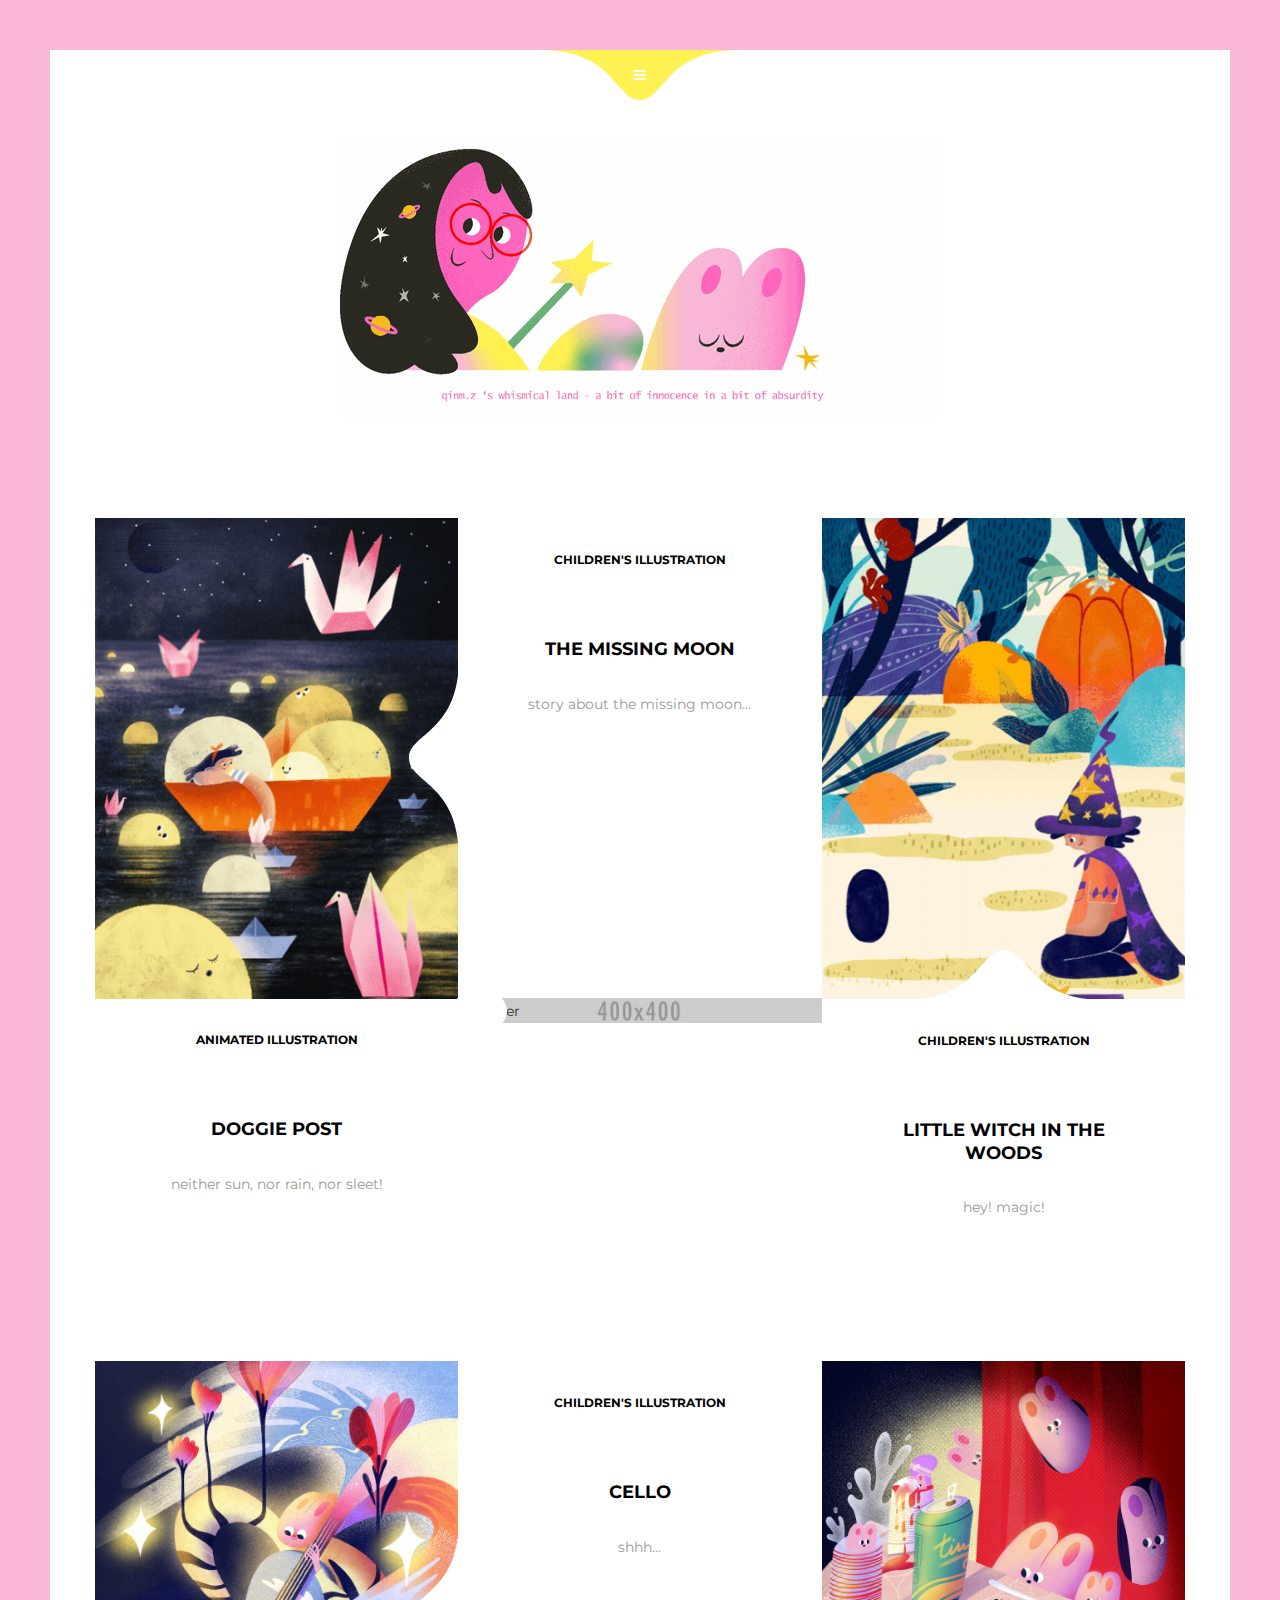
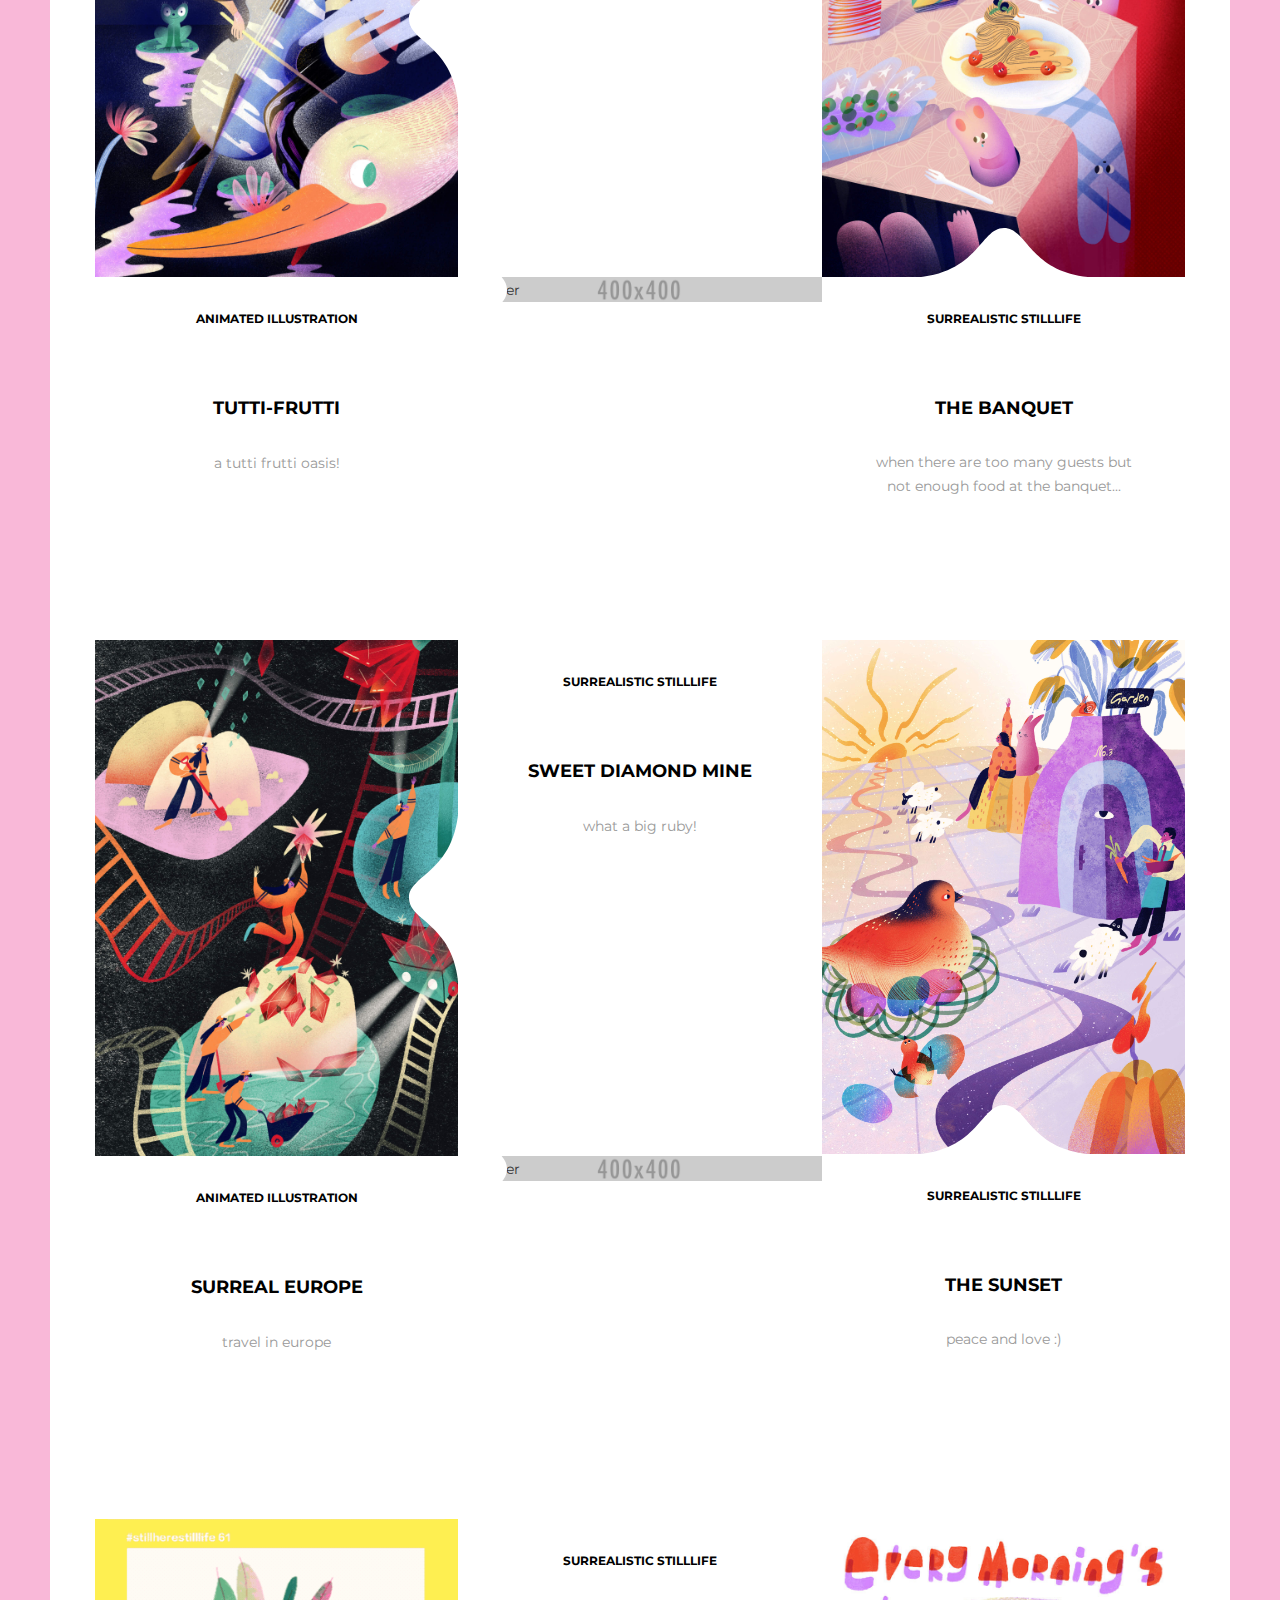
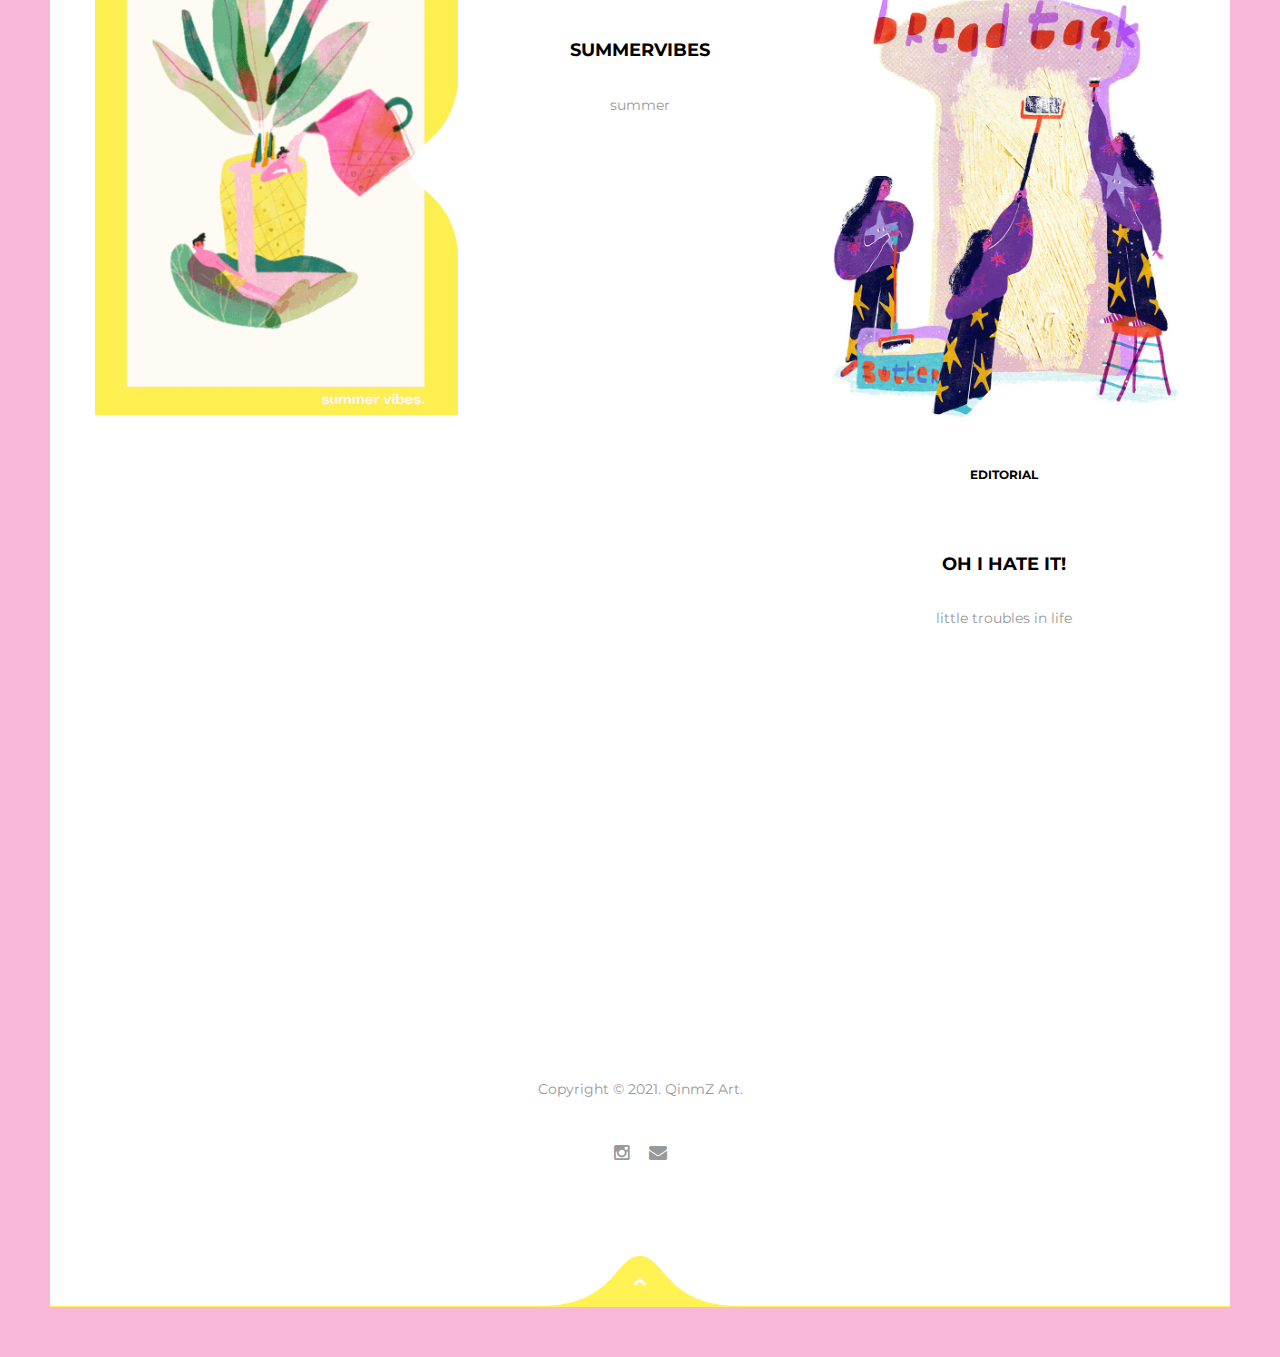
==== commit aed13309: "add gif" ====
--- a/html/index.html
+++ b/html/index.html
@@ -317,7 +317,7 @@
 
                                     <div class="entry-excerpt">
                                         <h3>
-                                            <!-- <a href="javascript:;"> -->surrealistic tablescape<!-- </a> -->
+                                            <!-- <a href="javascript:;"> -->tutti-frutti<!-- </a> -->
                                         </h3>
                                         <p>
                                             a tutti frutti oasis!
@@ -410,7 +410,7 @@
 
                             <div class="col-md-8 col-sm-6 col-xs-12 blog-item horizontal media-right">
                                 <div class="entry-media" data-bg-image="images/blog/img3.png">
-                                    <img src="images/animation/summervibes400.gif" class="sizer" alt="spacer">
+                                    <img src="images/animation/travelbook.gif" class="sizer" alt="spacer">
 
                                     <!-- <div class="entry-hover type-media">
                                         <a href="javascript:;"><i class="fa fa-play"></i></a>
@@ -426,20 +426,92 @@
 
                                     <div class="entry-excerpt">
                                         <h3>
+                                            <!-- <a href="javascript:;"> -->surreal europe<!-- </a> -->
+                                        </h3>
+                                        <p>
+                                            travel in europe 
+                                        </p>
+                                    </div>
+
+                                    <div class="entry-category">
+                                        <!-- <a href="javascript:;"> -->animated illustration<!-- </a> -->
+                                    </div>
+
+                                    <!-- <div class="entry-date">May 25</div> -->
+                                </div>
+                            </div>
+
+
+
+                            <div class="col-md-8 col-sm-6 col-xs-12 blog-item horizontal media-left">
+                                <div class="entry-media" data-bg-image="images/blog/img1.png">
+                                    <img src="images/animation/summervibes400.gif" class="sizer" alt="spacer">
+
+                                    <!-- <div class="entry-hover">
+                                        <a href="javascript:;"><i class="fa fa-plus"></i></a>
+                                    </div> -->
+
+                                    <svg viewBox="0 0 25 100" class="curved-shape">
+                                        <path d="M25,0C25,37.5,0,37.5,0,50s25,12.5,25,50"/>
+                                    </svg>
+
+                                </div>
+                                <div class="entry-info">
+                                    <img src="images/1x1.png" class="sizer" alt="spacer">
+
+                                    <div class="entry-excerpt">
+                                        <h3>
                                             <!-- <a href="javascript:;"> -->summervibes<!-- </a> -->
                                         </h3>
                                         <p>
-                                            summer 
-                                        </p>
-                                    </div>
-
-                                    <div class="entry-category">
-                                        <!-- <a href="javascript:;"> -->animated illustration<!-- </a> -->
-                                    </div>
-
-                                    <!-- <div class="entry-date">May 25</div> -->
-                                </div>
-                            </div>
+                                            summer
+                                        </p>
+                                    </div>
+
+                                    <div class="entry-category">
+                                        <!-- <a href="javascript:;"> -->surrealistic stilllife<!-- </a> -->
+                                    </div>
+
+                                    <!-- <div class="entry-date">May 25</div> -->
+                                </div>
+                            </div>
+
+
+
+
+                            <div class="col-md-4 col-sm-6 col-xs-12 blog-item vertical">
+                                <div class="entry-media" data-bg-image="images/blog/img2.png">
+                                    <img src="images/illustration/butter800.jpg" class="sizer" alt="spacer">
+
+                                   <!--  <div class="entry-hover">
+                                        <a href="javascript:;"><i class="fa fa-plus"></i></a>
+                                    </div> -->
+
+                                    <svg viewBox="0 0 100 25" class="curved-shape">
+                                        <path d="M100,25C62.5,25,62.5,0,50,0S37.5,25,0,25"/>
+                                    </svg>
+
+                                </div>
+                                <div class="entry-info">
+                                    <img src="images/1x1.png" class="sizer" alt="spacer">
+
+                                    <div class="entry-excerpt">
+                                        <h3>
+                                            <!-- <a href="javascript:;"> -->oh i hate it!<!-- </a> -->
+                                        </h3>
+                                        <p>
+                                            little troubles in life
+                                        </p>
+                                    </div>
+
+                                    <div class="entry-category">
+                                        <!-- <a href="javascript:;"> -->editorial<!-- </a> -->
+                                    </div>
+
+                                    <!-- <div class="entry-date">May 25</div> -->
+                                </div>
+                            </div>
+
 
 
 
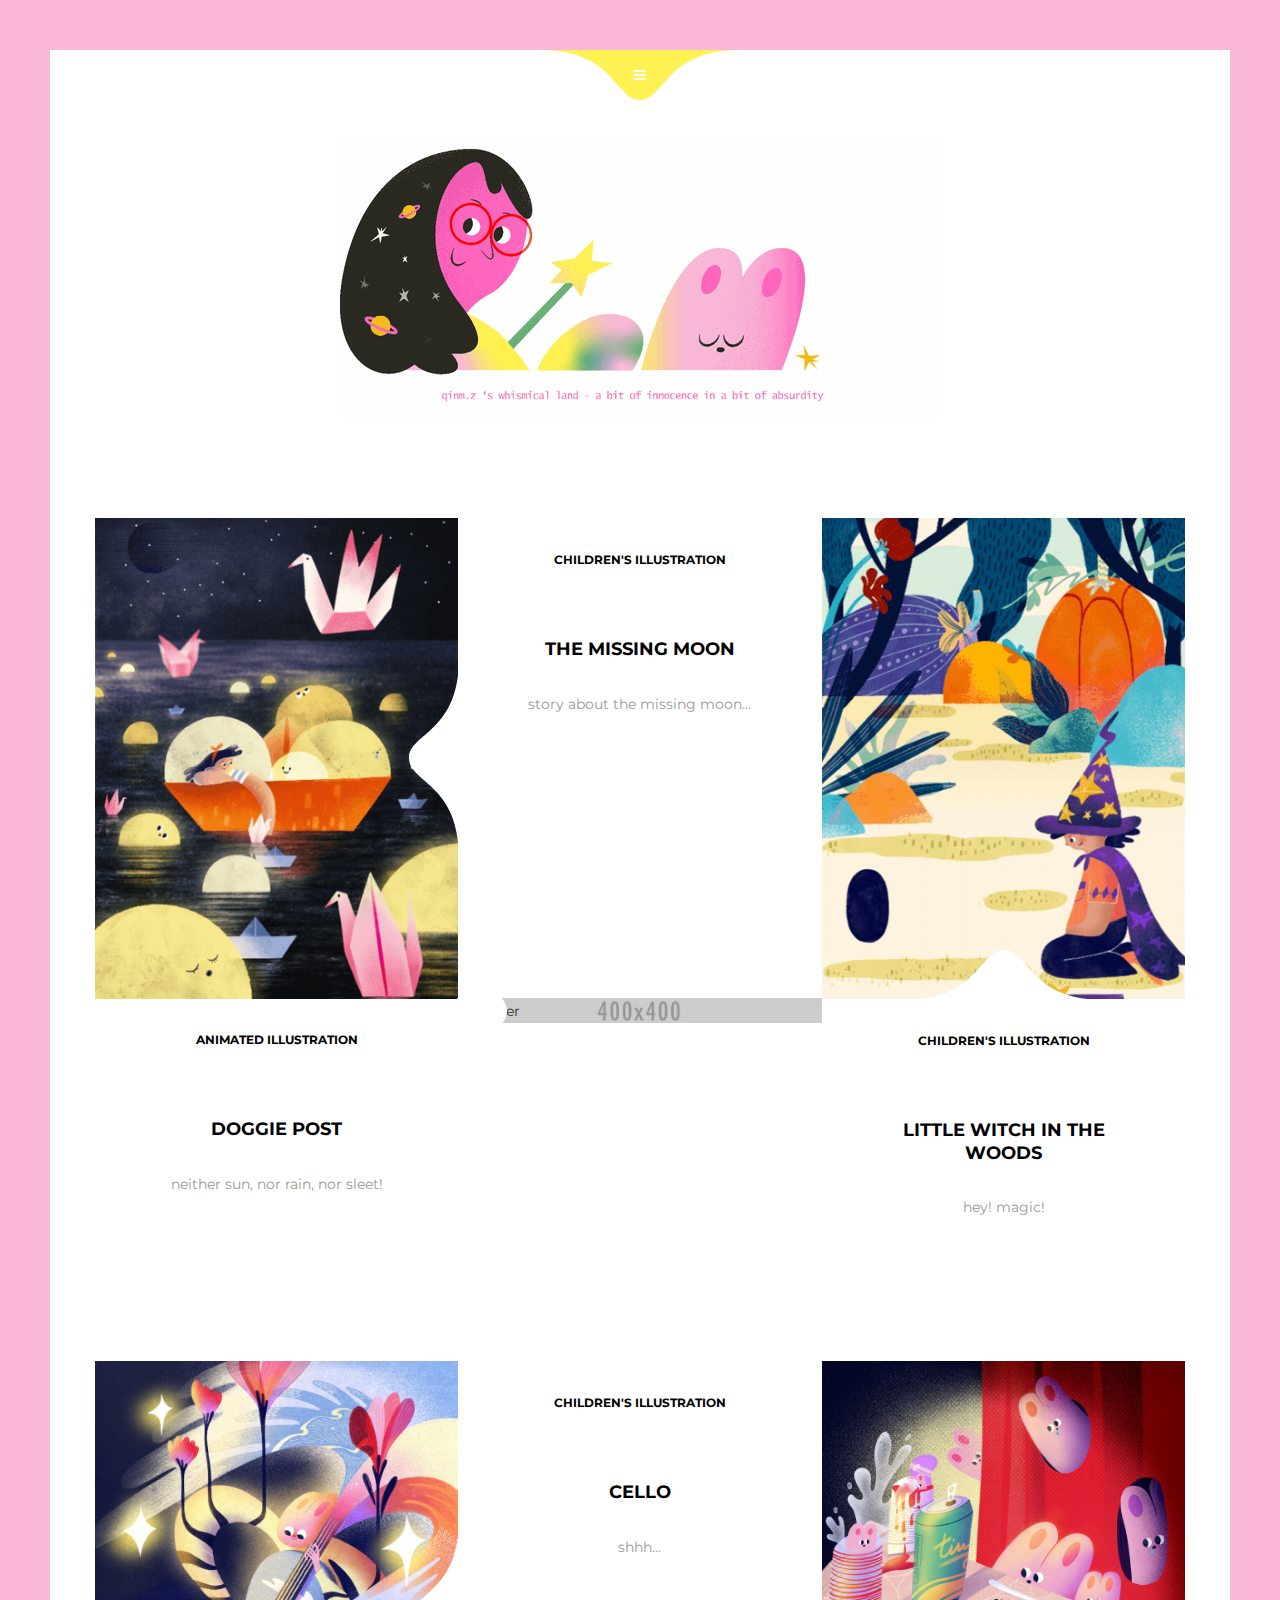
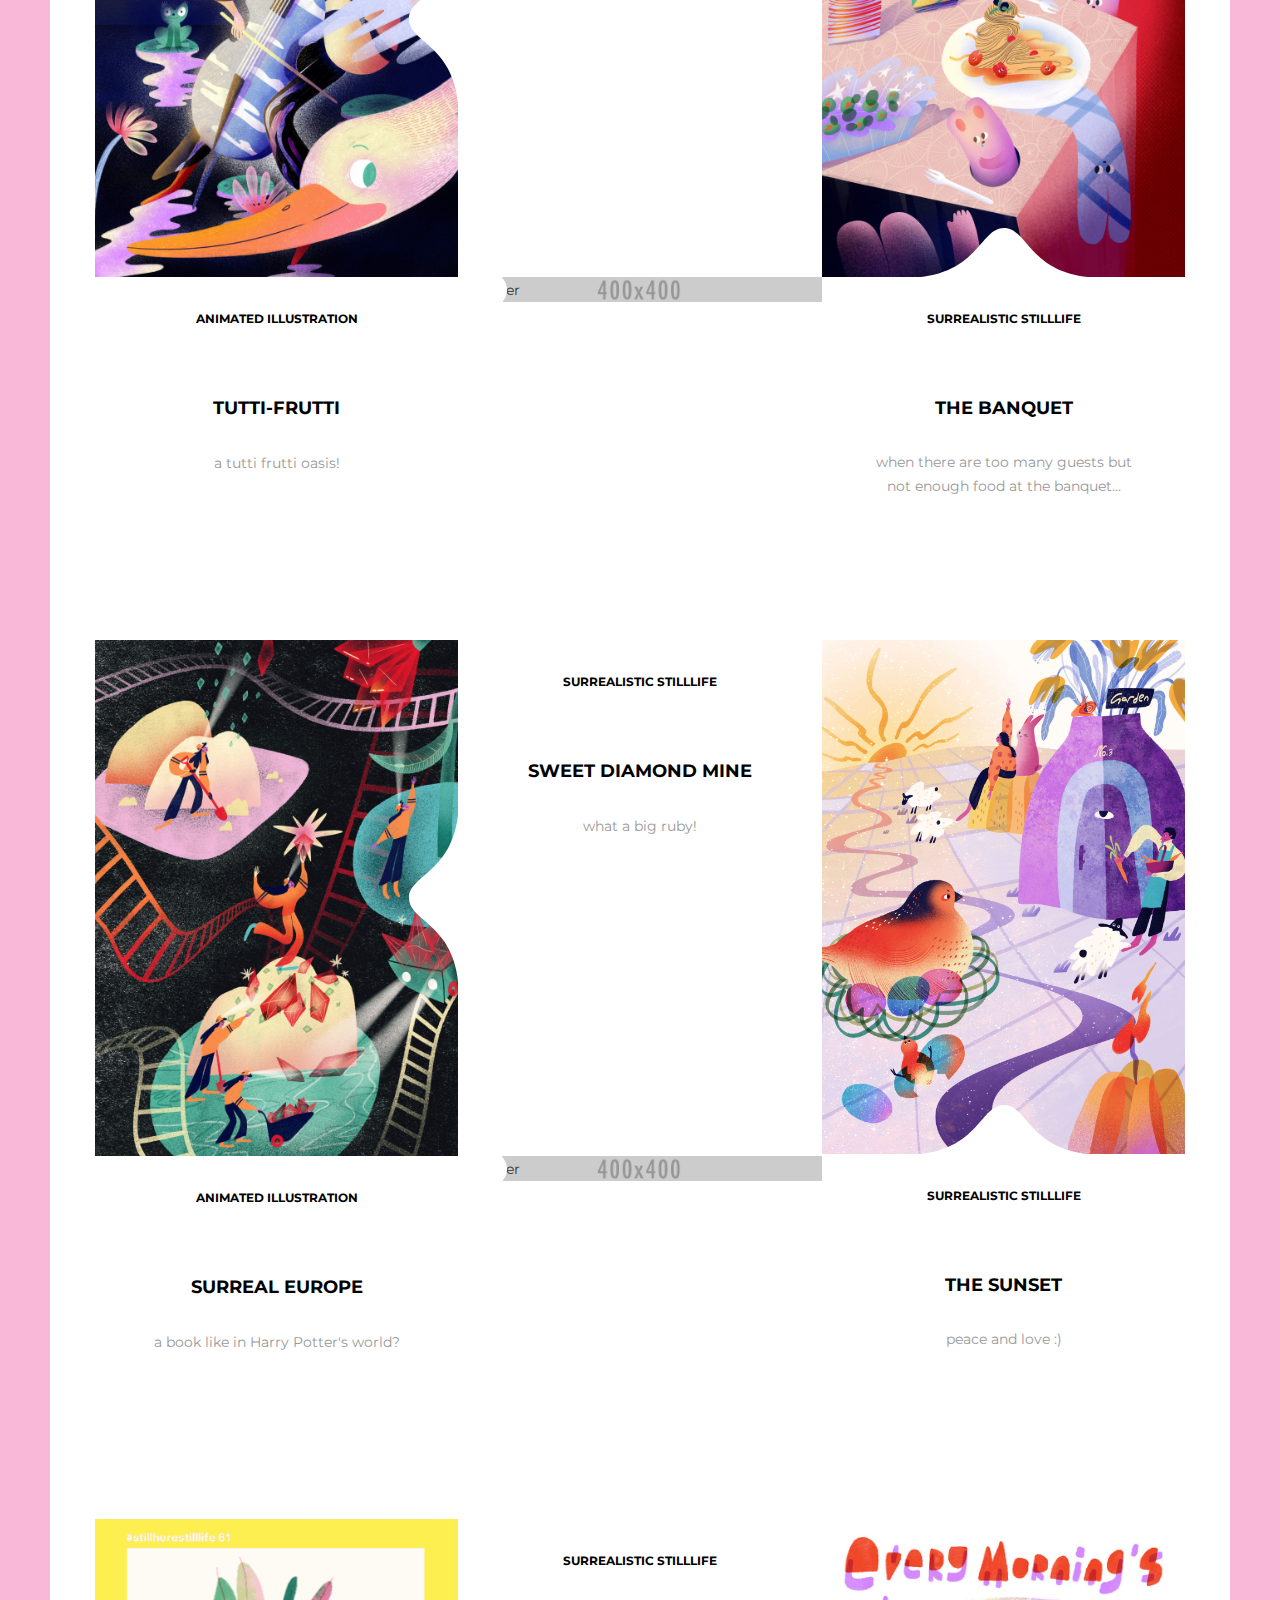
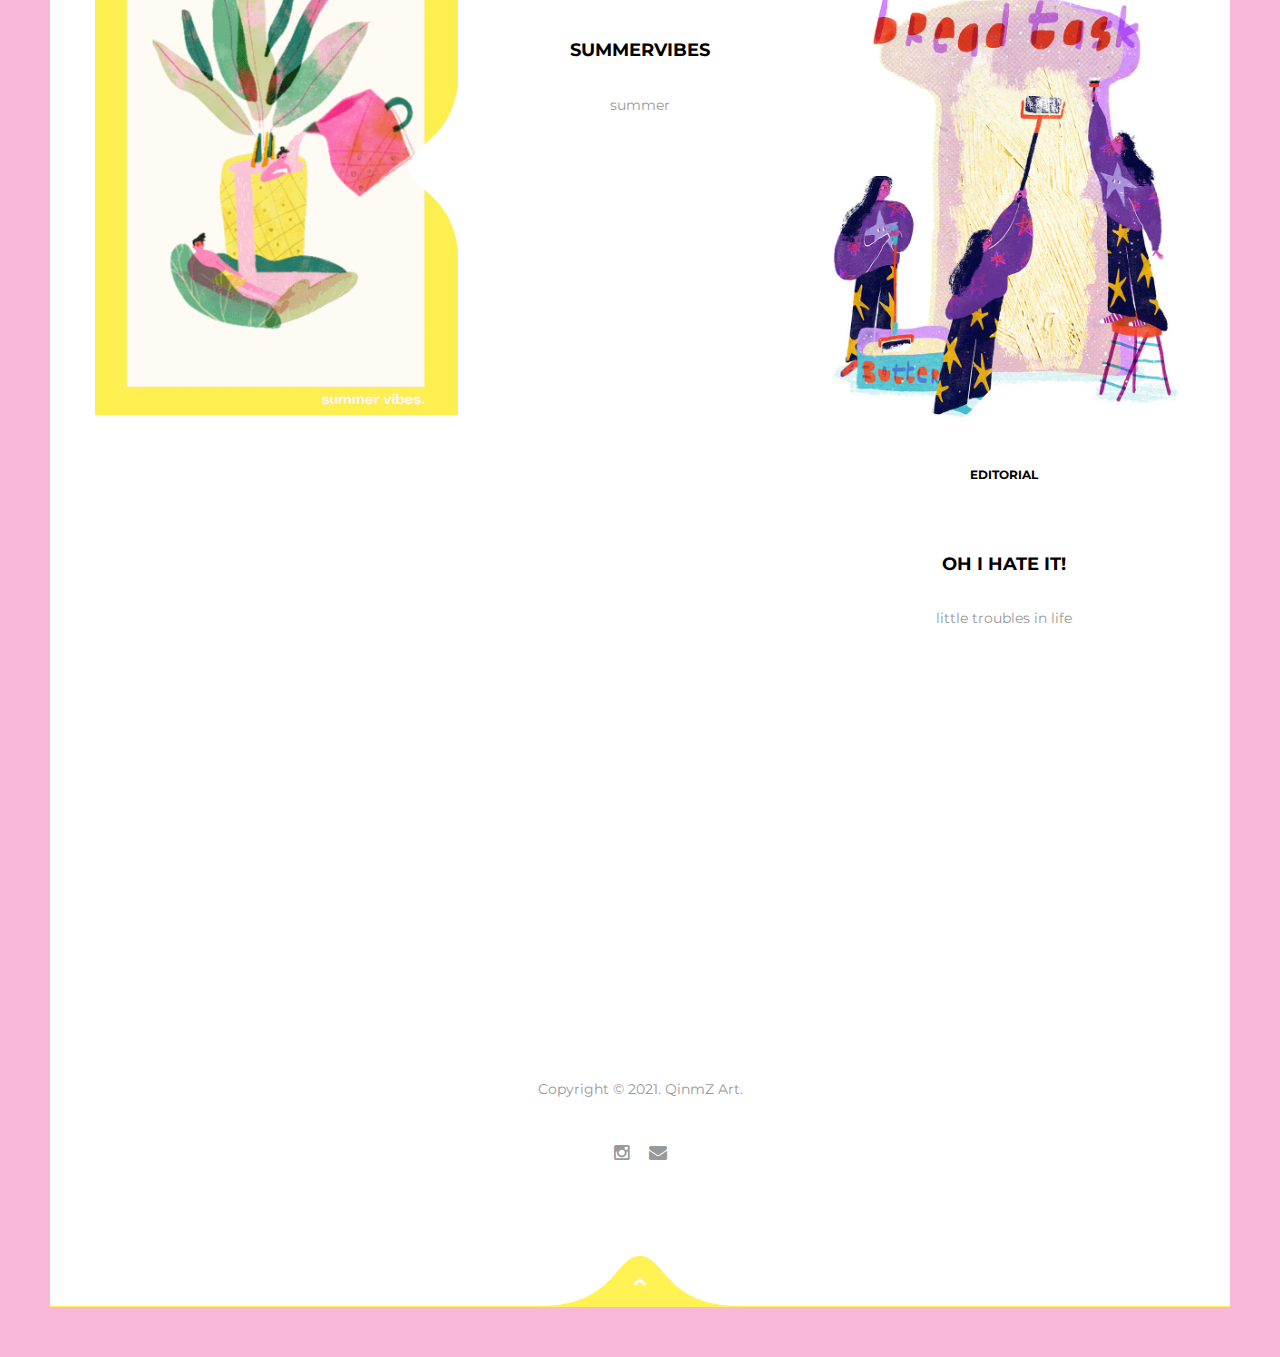
==== commit 6b94b6bb: "chenge text" ====
--- a/html/index.html
+++ b/html/index.html
@@ -429,7 +429,7 @@
                                             <!-- <a href="javascript:;"> -->surreal europe<!-- </a> -->
                                         </h3>
                                         <p>
-                                            travel in europe 
+                                            a book like in Harry Potter's world? 
                                         </p>
                                     </div>
 
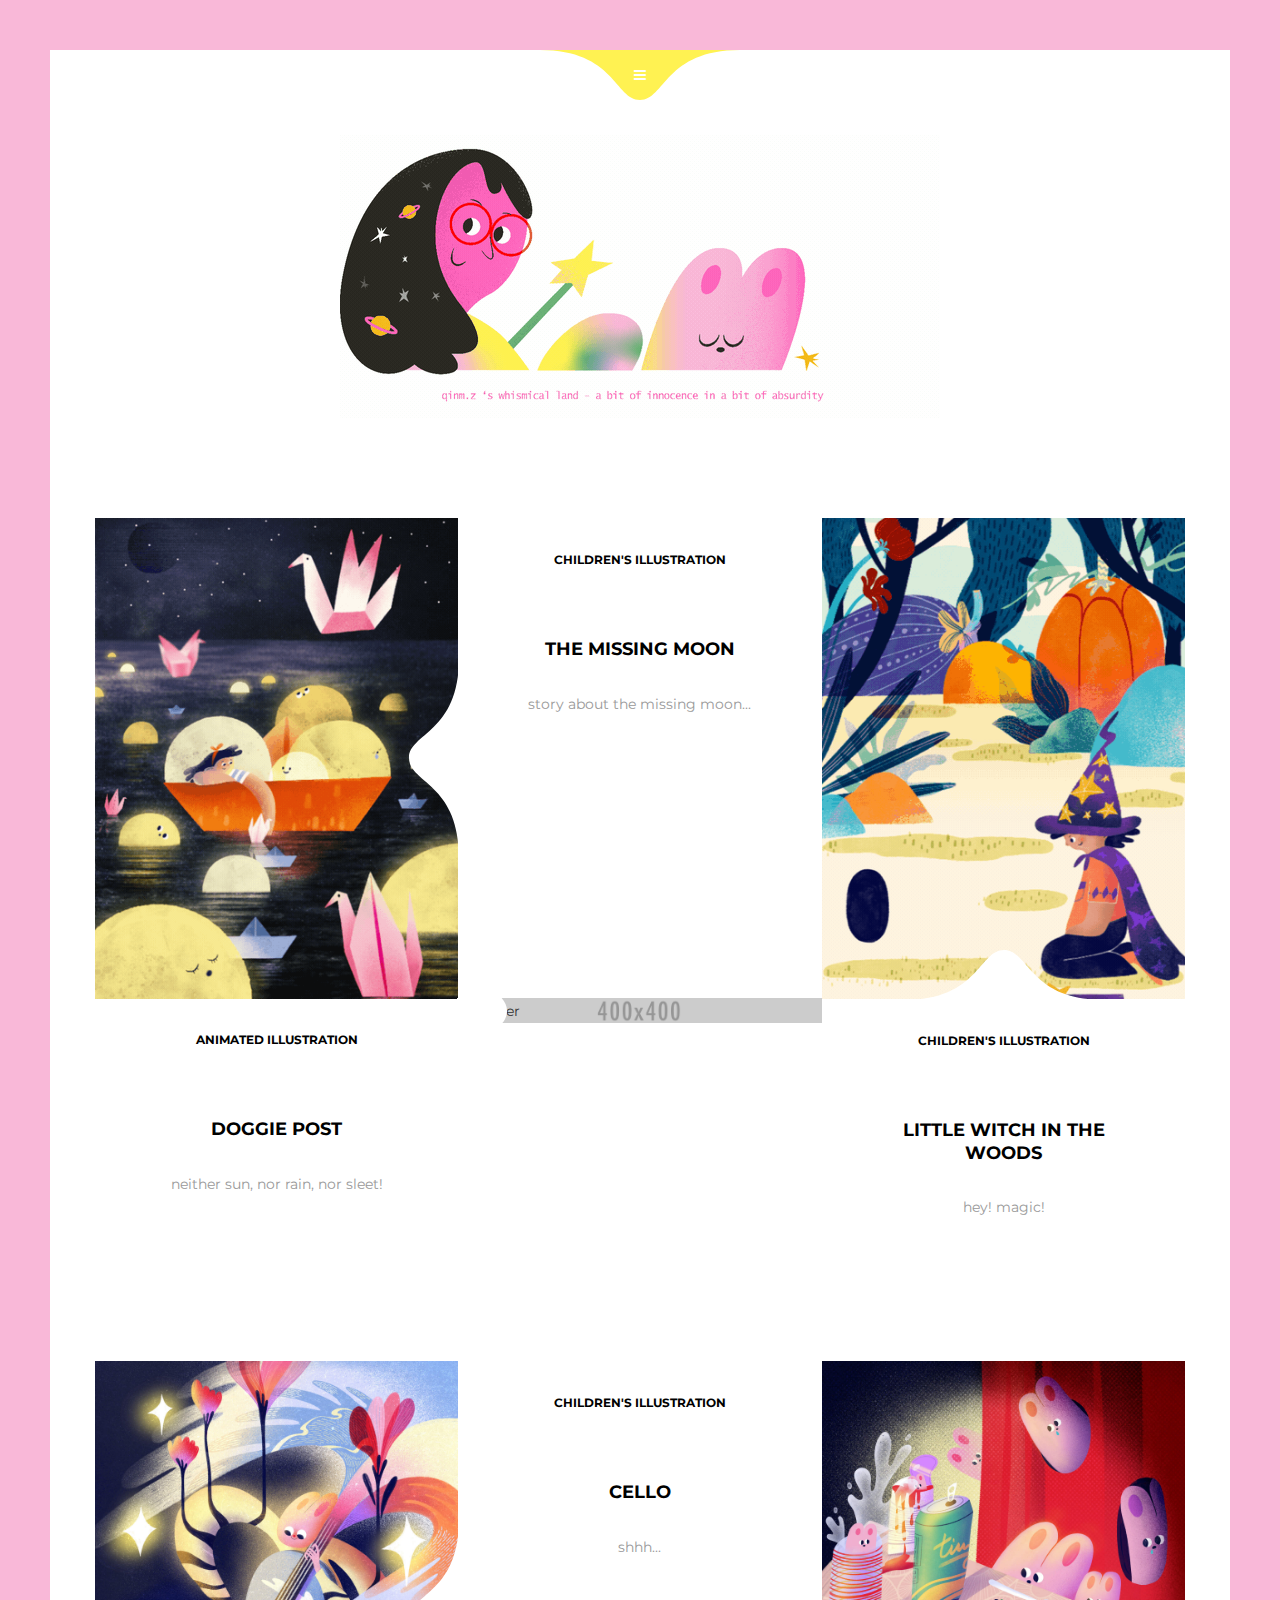
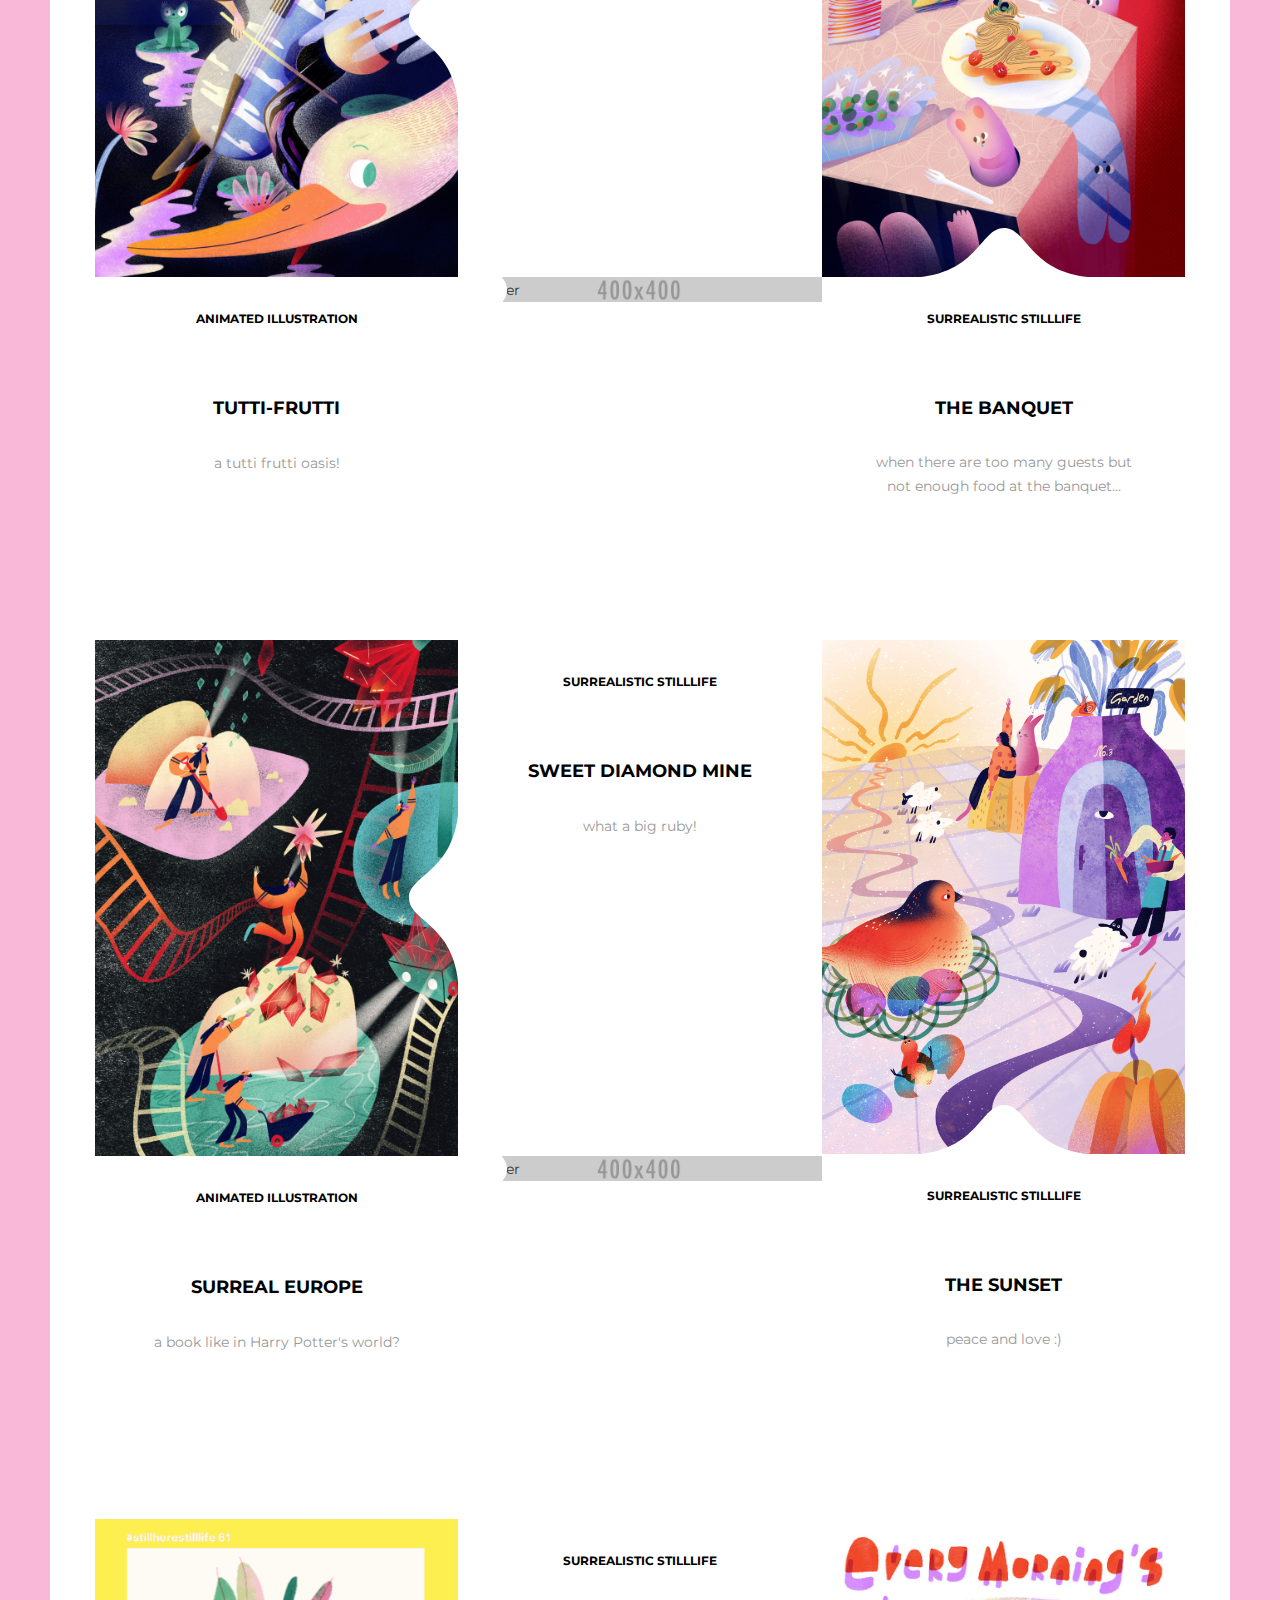
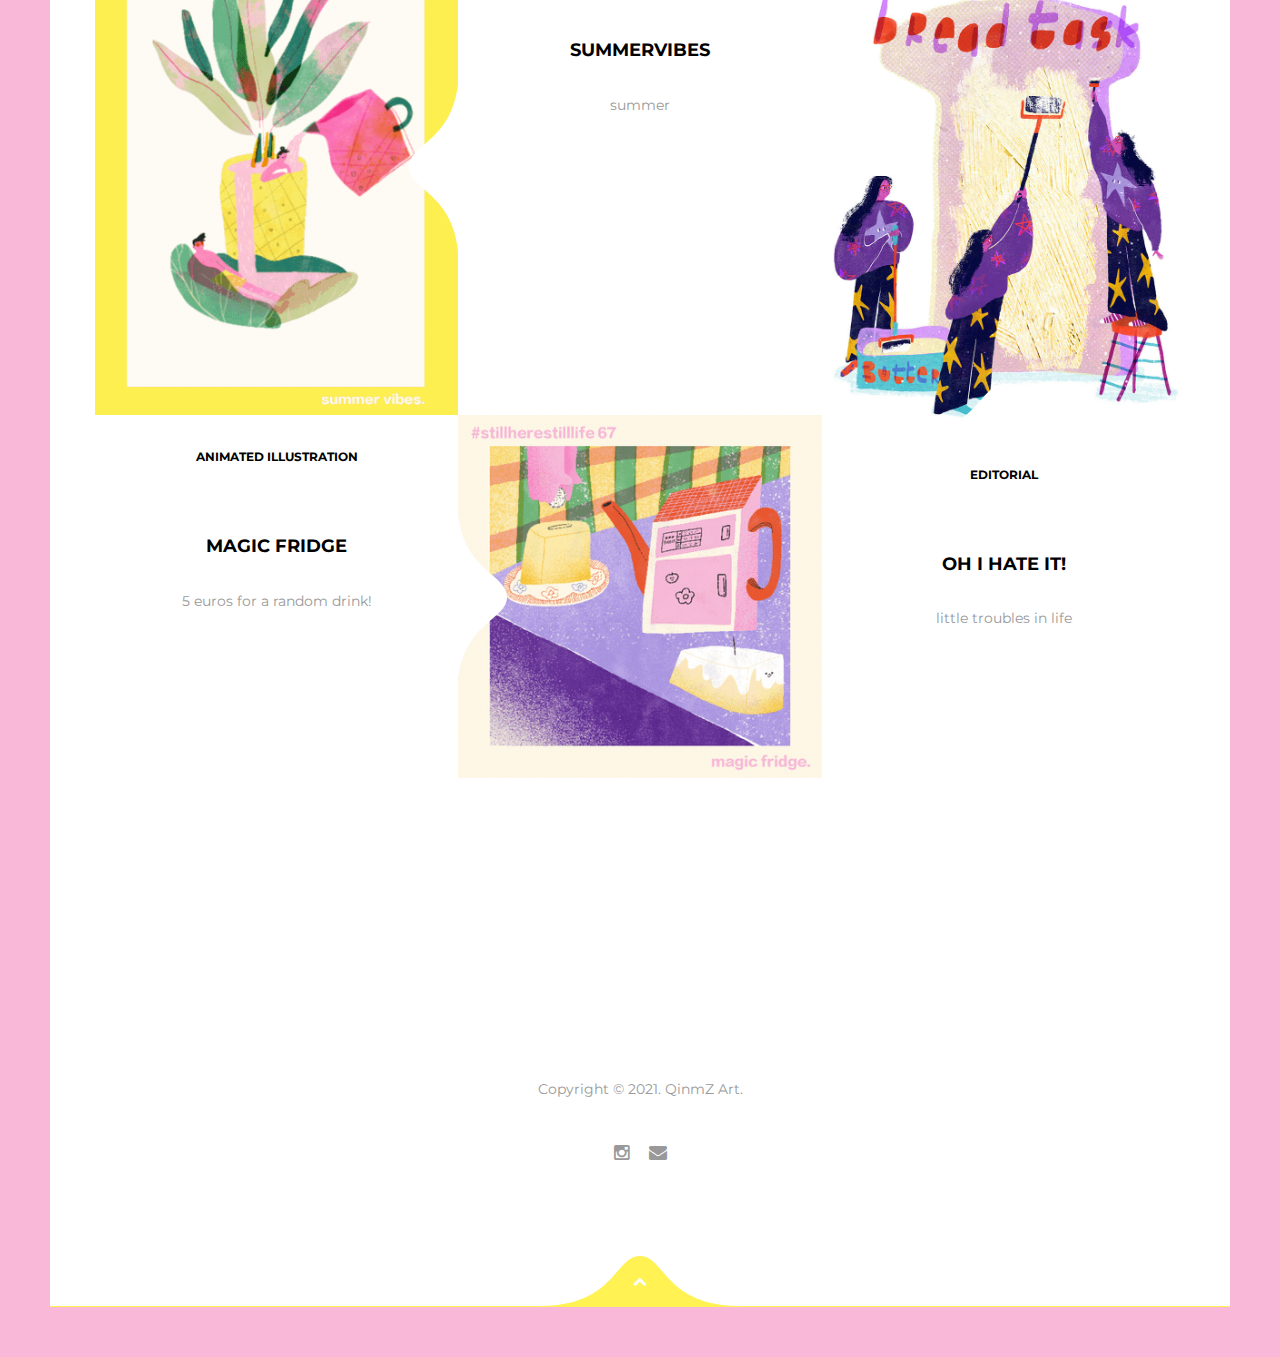
==== commit 0128888b: "add gif" ====
--- a/html/index.html
+++ b/html/index.html
@@ -515,6 +515,43 @@
 
 
 
+                            <div class="col-md-8 col-sm-6 col-xs-12 blog-item horizontal media-right">
+                                <div class="entry-media" data-bg-image="images/blog/img3.png">
+                                    <img src="images/animation/magicfridge.gif" class="sizer" alt="spacer">
+
+                                    <!-- <div class="entry-hover type-media">
+                                        <a href="javascript:;"><i class="fa fa-play"></i></a>
+                                    </div> -->
+
+                                    <svg viewBox="0 0 25 100" class="curved-shape">
+                                        <path d="M0,100c0-37.5,25-37.5,25-50S0,37.5,0,0"/>
+                                    </svg>
+
+                                </div>
+                                <div class="entry-info">
+                                    <img src="images/1x1.png" class="sizer" alt="spacer">
+
+                                    <div class="entry-excerpt">
+                                        <h3>
+                                            <!-- <a href="javascript:;"> -->magic fridge<!-- </a> -->
+                                        </h3>
+                                        <p>
+                                            5 euros for a random drink! 
+                                        </p>
+                                    </div>
+
+                                    <div class="entry-category">
+                                        <!-- <a href="javascript:;"> -->animated illustration<!-- </a> -->
+                                    </div>
+
+                                    <!-- <div class="entry-date">May 25</div> -->
+                                </div>
+                            </div>
+
+
+
+
+
                          
                         </div>
 
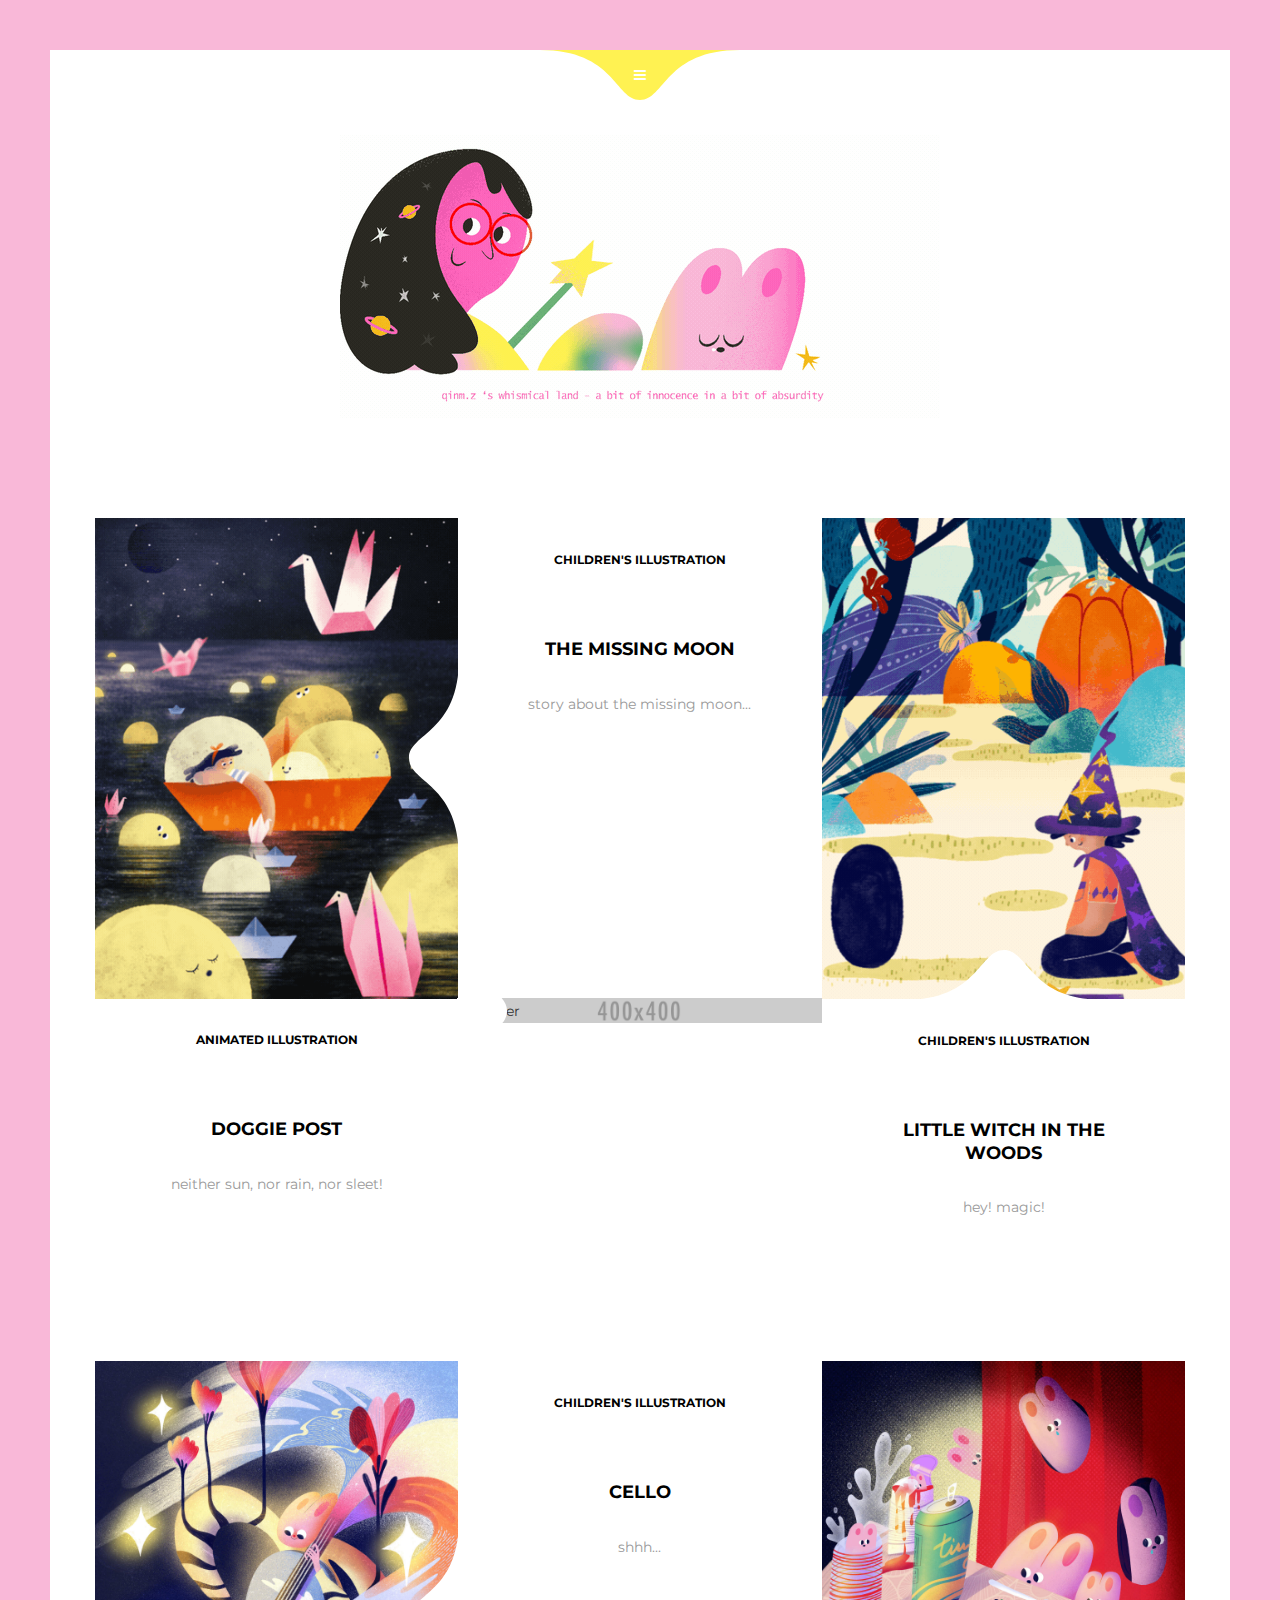
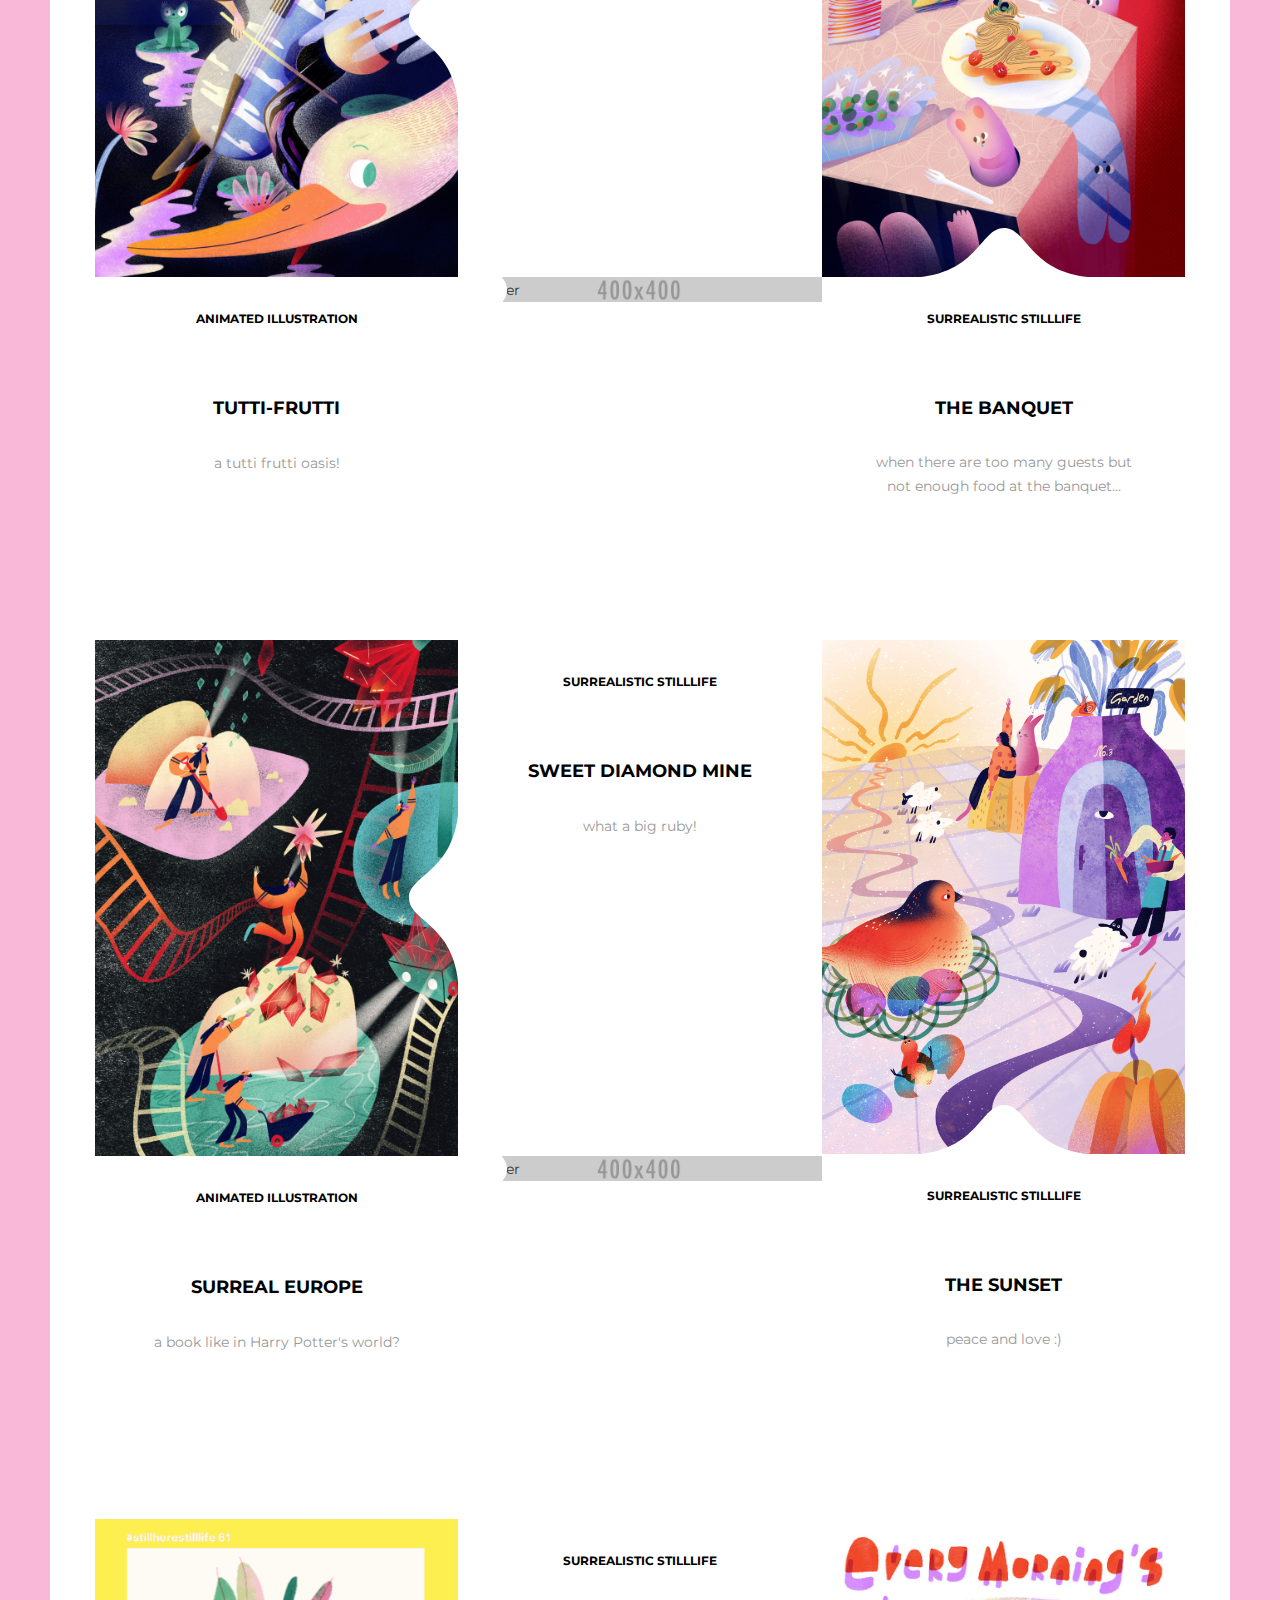
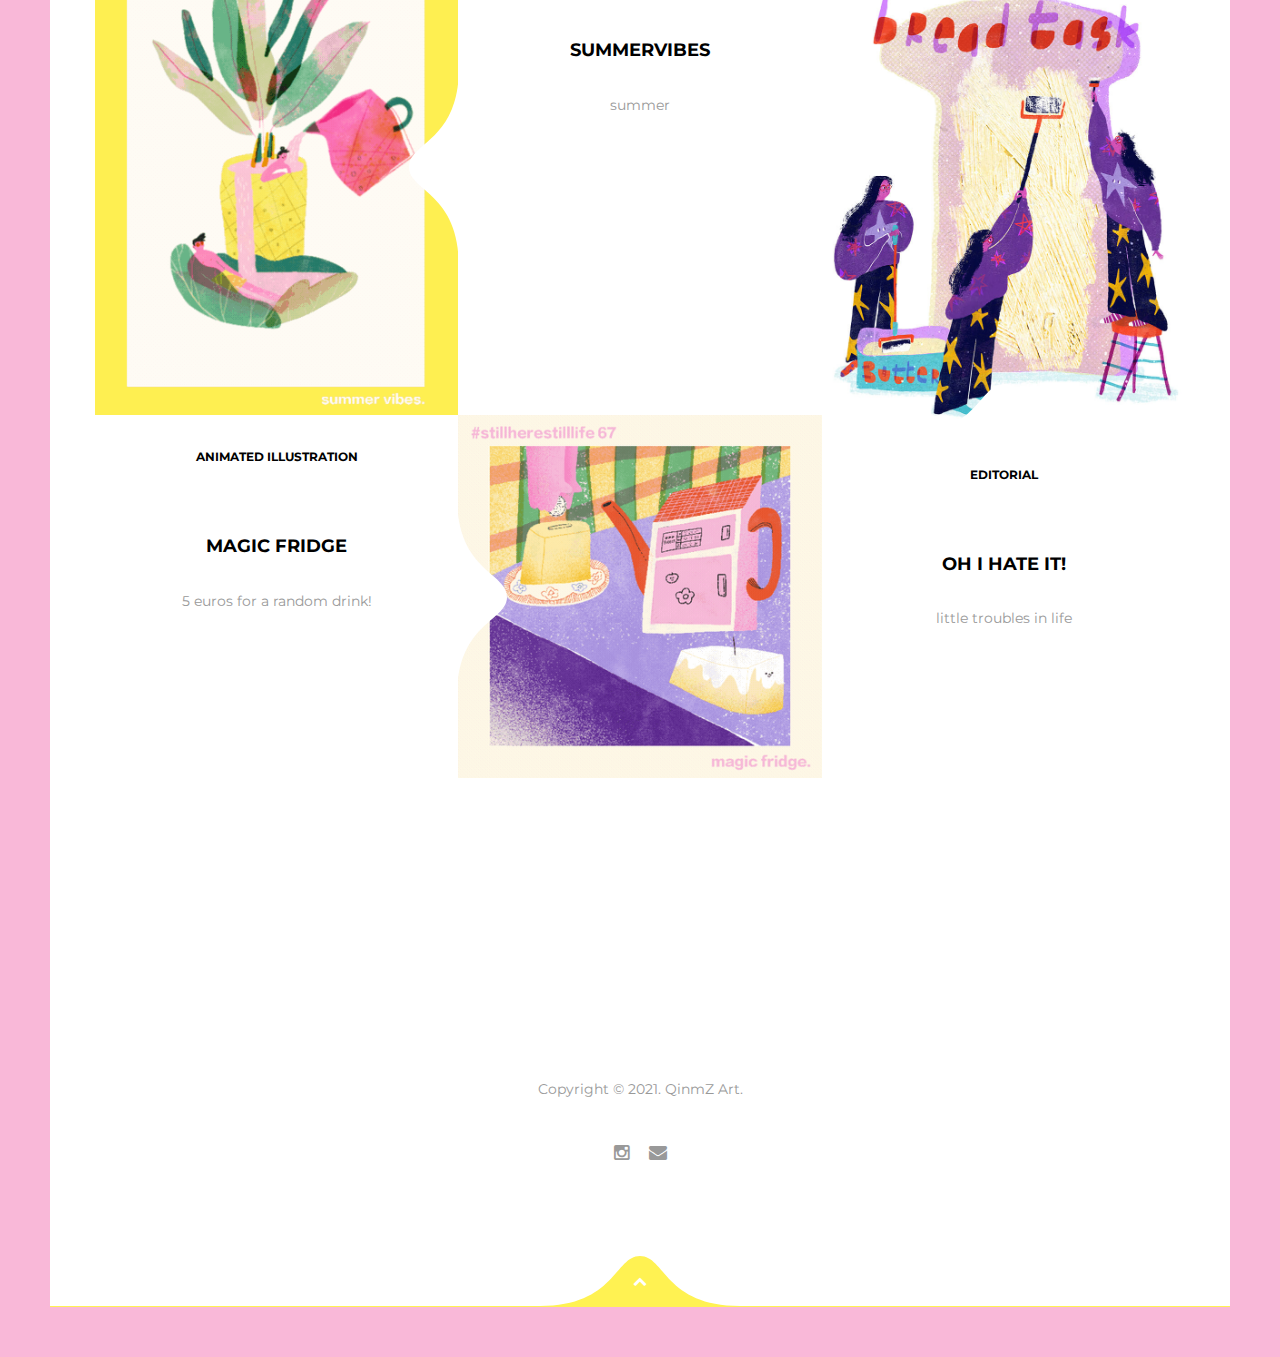
==== commit d13e7d39: "add clay" ====
--- a/html/index.html
+++ b/html/index.html
@@ -38,7 +38,7 @@
 						<!-- <li><a href="about.html">about me</a></li> -->
 						<li><a href="illustration.html">illustration</a></li>
 						<li><a href="photography.html">photography</a></li>
-						<!-- <li><a href="design.html">design</a></li> -->
+						<li><a href="clay.html">clay</a></li>
 						<li><a href="aboutme.html">about me</a></li>
 					</ul>
 				</nav>
